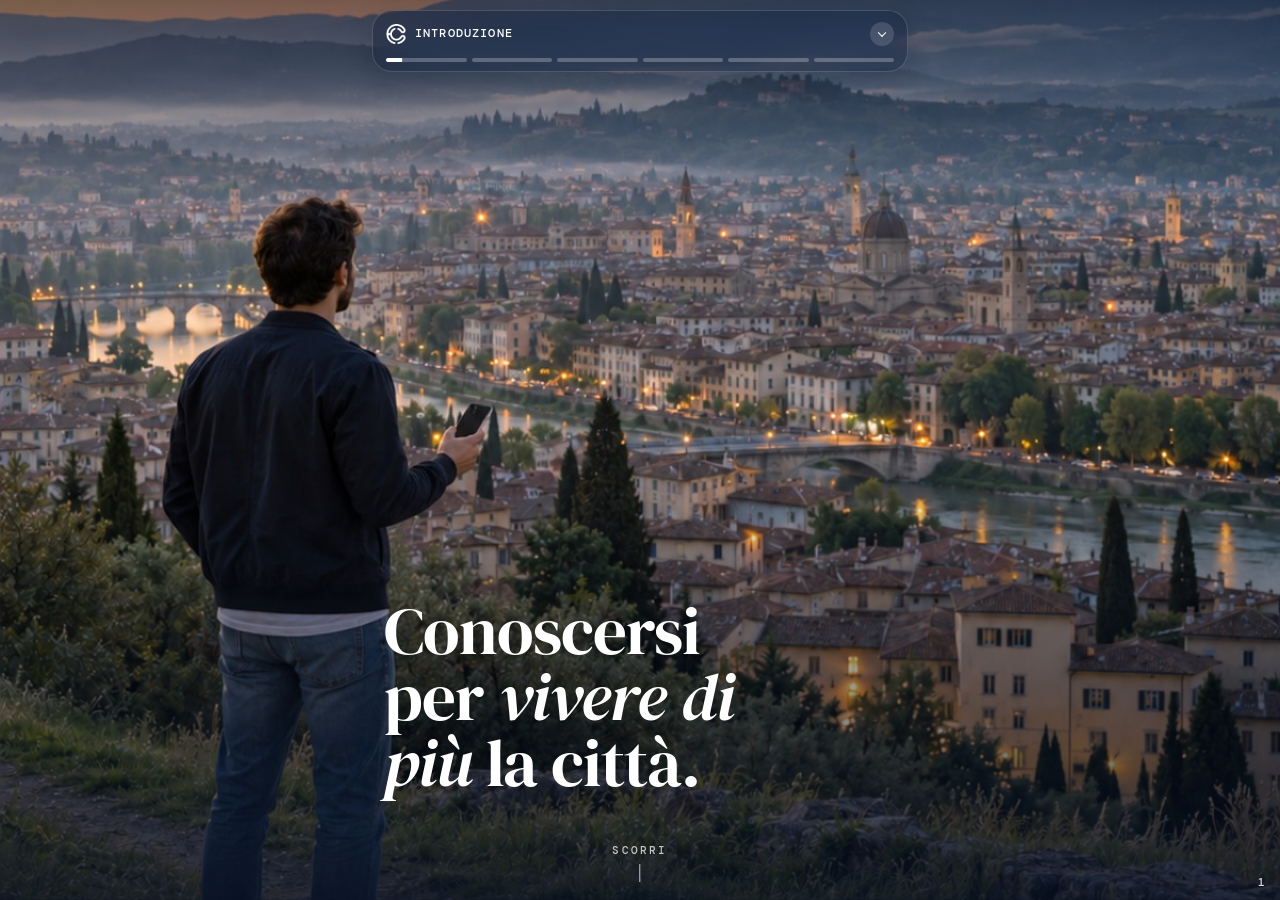
==== index.html @ 61735e0f "Codice di accesso disattivato; numero dei momenti in basso a destra Co-Authored-By: Claude Opus 5.5 " ====
<!doctype html>
<html lang="it" class="reel-root">
<head>
<meta charset="utf-8">
<script src="js/gate.js?v=4"></script>
<script>document.documentElement.classList.add('js');</script>
<meta name="viewport" content="width=device-width, initial-scale=1, viewport-fit=cover">
<title>CEnTRO · Momenti</title>
<meta name="description" content="CEnTRO trasforma la conoscenza di sé in esperienze, persone e opportunità nella propria città.">
<meta name="theme-color" content="#F3F5F9">
<script src="js/theme.js?v=33"></script>
<link rel="icon" href="img/logo.png">
<meta property="og:type" content="website">
<meta property="og:site_name" content="CEnTRO">
<meta property="og:title" content="CEnTRO">
<meta property="og:description" content="Conoscersi per vivere di più la città. Esperienze, persone e opportunità sul territorio.">
<meta property="og:url" content="https://n1kv2.github.io/centro-portfolio/">
<meta property="og:image" content="https://n1kv2.github.io/centro-portfolio/img/anteprima.png">
<meta property="og:image:width" content="1200">
<meta property="og:image:height" content="630">
<meta name="twitter:card" content="summary_large_image">
<meta name="twitter:image" content="https://n1kv2.github.io/centro-portfolio/img/anteprima.png">
<link rel="apple-touch-icon" href="img/logo.png">
<link rel="preload" as="image" href="img/sfondo.jpg">
<link rel="stylesheet" href="css/fonts.css?v=30">
<link rel="stylesheet" href="css/style.css?v=42">
<link rel="preconnect" href="https://fonts.googleapis.com">
<link rel="preconnect" href="https://fonts.gstatic.com" crossorigin>
<link rel="stylesheet" href="https://fonts.googleapis.com/css2?family=DM+Mono:wght@400;500&family=DM+Serif+Display:ital@0;1&display=swap">
<link rel="stylesheet" href="css/base.css?v=2">
<link rel="stylesheet" href="css/reel.css?v=126">
</head>
<body class="reel-page">

<header class="rbar" id="rbar">
  <div class="rbox" id="rbox">
    <button class="rbox-row" type="button" id="rtoggle" aria-expanded="false" aria-controls="rnav" aria-label="Scegli la sezione">
      <span class="brand-mark" aria-hidden="true"></span>
      <span class="rchap" id="rchap">Introduzione</span>
      <i class="rchev" aria-hidden="true"></i>
    </button>
    <div class="rseg" id="rseg" aria-hidden="true"></div>
    <div class="rnav" id="rnav">
      <div class="rnav-in">
        <div class="rnav-list" id="rnavList"></div>
      </div>
    </div>
  </div>
</header>

<main class="reels" id="reels">

  <section class="reel r-hero" data-reel data-chapter="Introduzione" data-title="Apertura" data-desc="Conoscersi per vivere di più la città">
    <img class="r-photo" src="img/sfondo.jpg" alt="Un ragazzo con il telefono in mano guarda la città dall'alto al tramonto." width="1200" height="1500">
    <div class="r-in r-bottom">
      <h1 class="r-h1">Conoscersi per <em>vivere di più</em> la città.</h1>
    </div>
    <p class="r-hint" aria-hidden="true">Scorri</p>
  </section>

  <section class="reel r-dark r-problem r-shot" data-reel data-chapter="Introduzione" data-title="Il problema" data-desc="Le occasioni ci sono, ma le scopri tardi">
    <img class="r-photo" src="img/divano.jpg" alt="Una ragazza sul divano scorre il telefono." loading="lazy">
    <div class="noise" aria-hidden="true">
      <span style="--x:8%;--y:16%;--r:-6deg;--d:0s">Storia di un amico</span>
      <span style="--x:46%;--y:11%;--r:5deg;--d:.12s">Gruppo WhatsApp · 248 messaggi</span>
      <span style="--x:28%;--y:27%;--r:-3deg;--d:.24s">Volantino al bar</span>
      <span style="--x:50%;--y:34%;--r:7deg;--d:.36s">«C'era un concerto ieri»</span>
      <span style="--x:6%;--y:41%;--r:4deg;--d:.48s">Post di tre giorni fa</span>
    </div>
    <div class="r-in r-bottom">
      <p class="nd-label">Il problema</p>
      <h2 class="r-h2 small-h">In città succede di tutto. <em>Quasi sempre lo scopri dopo.</em></h2>
      <p class="r-body">E quando lo scopri in tempo, spesso non hai nessuno con cui andarci.</p>
    </div>
  </section>

  <section class="reel r-dark r-what" data-reel data-chapter="Introduzione" data-title="Che cos'è CEnTRO" data-desc="L'app che ti conosce e ti porta fuori">
    <div class="r-in r-center">
      <p class="nd-kicker">CEnTRO</p>
      <p class="r-big">è l'app che ti <span class="nd-mark">conosce</span> e ti <span class="nd-mark">porta fuori.</span></p>
    </div>
  </section>

  <section class="reel r-light r-overview" data-reel data-chapter="Introduzione" data-title="Le aree" data-desc="Tutto quello che ti serve, in una sola app">
    <div class="r-in r-top">
      <p class="nd-label">Dentro CEnTRO</p>
      <h2 class="r-h2 small-h">Tutto quello che ti serve, <em>in una sola app.</em></h2>
    </div>
    <div class="deck2" id="deck2" aria-label="Le aree di CEnTRO: Casa, Eventi e attività, Community, Esplora, Spotted">
      <div class="dc" data-pos="0"><img src="img/area-casa.jpg" alt="" draggable="false"><span><b>Casa</b><small>Casa e coinquilini</small></span></div>
      <div class="dc" data-pos="1"><img src="img/area-evento.jpg" alt="" draggable="false"><span><b>Eventi e attività</b><small>Cosa fare in città</small></span></div>
      <div class="dc" data-pos="2"><img src="img/area-community.jpg" alt="" draggable="false"><span><b>Community</b><small>Crea o unisciti</small></span></div>
      <div class="dc" data-pos="3"><img src="img/area-esplora.jpg" alt="" draggable="false"><span><b>Esplora</b><small>Bandi e opportunità</small></span></div>
      <div class="dc" data-pos="3"><img src="img/area-spot.jpg" alt="" draggable="false"><span><b>Spotted</b><small>Chiedi una mano</small></span></div>
      <div class="dk-app" style="--c1:#3BAF9C;--c2:#93DCCF;--gx:-1;--gy:-1;--d:0.00s"><i><svg viewBox="0 0 24 24"><path d="M4 11.5L12 5l8 6.5"/><path d="M6.5 10v9h11v-9"/><path d="M10 19v-5h4v5"/></svg></i><span>Casa</span></div>
      <div class="dk-app" style="--c1:#F06139;--c2:#F7A15E;--gx:0;--gy:-1;--d:0.07s"><i><svg viewBox="0 0 24 24"><path d="M4 8.5A1.5 1.5 0 0 1 5.5 7h13A1.5 1.5 0 0 1 20 8.5V10a2 2 0 0 0 0 4v1.5a1.5 1.5 0 0 1-1.5 1.5h-13A1.5 1.5 0 0 1 4 15.5V14a2 2 0 0 0 0-4z"/><path d="M14 7v10" stroke-dasharray="2 2"/></svg></i><span>Eventi</span></div>
      <div class="dk-app" style="--c1:#E0A82E;--c2:#F5D27A;--gx:1;--gy:-1;--d:0.14s"><i><svg viewBox="0 0 24 24"><path d="M12 3.5l2.4 5 5.4.6-4 3.7 1.1 5.4L12 15.5l-4.9 2.7 1.1-5.4-4-3.7 5.4-.6z"/></svg></i><span>Attività</span></div>
      <div class="dk-app" style="--c1:#2E86DE;--c2:#86CDF2;--gx:-1;--gy:1;--d:0.21s"><i><svg viewBox="0 0 24 24"><circle cx="9" cy="9" r="3"/><circle cx="16.5" cy="10" r="2.5"/><path d="M3.5 19c.6-3 2.8-4.6 5.5-4.6s4.9 1.6 5.5 4.6M14.5 14.8c2.6-.3 5 1 5.8 4.2"/></svg></i><span>Community</span></div>
      <div class="dk-app" style="--c1:#8B1EBA;--c2:#C774E6;--gx:0;--gy:1;--d:0.28s"><i><svg viewBox="0 0 24 24"><circle cx="12" cy="12" r="8"/><path d="M15.5 8.5l-2 5-5 2 2-5z"/></svg></i><span>Esplora</span></div>
      <div class="dk-app" style="--c1:#D43998;--c2:#F27BC0;--gx:1;--gy:1;--d:0.35s"><i><svg viewBox="0 0 24 24"><path d="M5 6.5h14a1.5 1.5 0 0 1 1.5 1.5v7a1.5 1.5 0 0 1-1.5 1.5h-7l-4 3v-3H5A1.5 1.5 0 0 1 3.5 15V8A1.5 1.5 0 0 1 5 6.5z"/></svg></i><span>Spotted</span></div>
      <div class="dk-core" aria-hidden="true"><span class="dk-icon"><span class="brand-mark"></span></span><b>CEnTRO</b></div>
    </div>
  </section>
  <section class="reel r-dark r-merge" hidden data-reel data-chapter="Introduzione" data-title="Tante app, una sola" data-desc="Tutto ciò che serve per vivere la città, in un posto">
    <div class="r-in r-top">
      <p class="nd-label">Tutto in un posto</p>
      <h2 class="r-h2 on-dark small-h">Oggi la città è sparsa in tante app diverse. <em>CEnTRO è solo una.</em></h2>
    </div>
    <div class="merge" id="merge" aria-hidden="true">
      <div class="merge-field" id="mergeField"></div>
      <div class="merge-core"><span class="merge-icon"><span class="brand-mark"></span></span><span class="merge-name">CEnTRO</span></div>
    </div>
    <button class="merge-replay" type="button" id="mergeReplay">Rivedi</button>
  </section>

  <section class="reel r-light r-choose" data-reel data-chapter="Introduzione" data-title="Chi sei?" data-desc="Scegli il tuo percorso" id="choose">
    <div class="r-in r-center">
      <p class="nd-label">Scegli il tuo percorso</p>
      <h2 class="r-h2">Chi sei?</h2>
      <div class="paths">
        <button type="button" class="path" data-go="utente"><b>Utente</b><span>Voglio scoprire cosa fare in città e con chi.</span></button>
        <button type="button" class="path" data-go="azienda"><b>Azienda</b><span>Voglio raggiungere le persone giuste e capire la città.</span></button>
        <button type="button" class="path" data-go="investitore"><b>Investitore</b><span>Voglio capire il valore e il modello di CEnTRO.</span></button>
      </div>
      <p class="paths-hint">Oppure continua a scorrere: vedrai tutto.</p>
    </div>
  </section>

  <section class="reel r-light r-quiz" data-reel data-track="utente" data-chapter="Per chi usa l'app" data-title="Ti racconti" data-desc="Il questionario è il punto di partenza">
    <div class="r-in r-top">
      <p class="nd-label">Come funziona</p>
      <h2 class="r-h2">Ti racconti.</h2>
      <p class="r-body">Un questionario su gusti, interessi e modo di stare con gli altri.</p>
    </div>
    <div class="quiz" aria-hidden="true">
      <div class="quiz-bar"><i></i></div>
      <p class="quiz-n">Domanda 12 di 40</p>
      <p class="quiz-q">Una serata ideale è fatta di persone nuove.</p>
      <div class="quiz-scale">
        <span style="--c:#FF8C45"><b>1</b><em>Per niente</em></span>
        <span style="--c:#FFB067"><b>2</b><em>Poco</em></span>
        <span style="--c:#A9B2C0"><b>3</b><em>Così così</em></span>
        <span style="--c:#8CC0FF"><b>4</b><em>Abbastanza</em></span>
        <span style="--c:#489DFE"><b>5</b><em>Del tutto</em></span>
      </div>
    </div>
  </section>
  <section class="reel r-light r-uprof" data-reel data-track="utente" data-chapter="Per chi usa l'app" data-title="Il tuo profilo" data-desc="Un profilo per chi sei, non per quanti ti seguono">
    <div class="r-in r-top">
      <p class="nd-label">Il tuo profilo</p>
      <div class="sv-title"><h2 class="r-h2 small-h tt-a">Un profilo social. <em>Quanto sei popolare?</em></h2><h2 class="r-h2 small-h tt-b">Un profilo per dire <em>chi sei.</em></h2><svg class="scribble" viewBox="0 0 300 120" preserveAspectRatio="none" aria-hidden="true"><path d="M8 40 C 40 10, 70 70, 100 30 S 150 75, 175 28 S 230 80, 292 26 M14 92 C 60 60, 90 110, 140 74 S 220 112, 290 70" pathLength="1"/></svg></div>
    </div>
    <div class="sv" aria-hidden="true">
      <div class="sv-card">
        <div class="sv-head"><img class="sv-av" src="img/pf-ritratto.jpg" alt=""><div><b>Lorenzo Nardini</b><span class="sv-sub">Fotografo · L'Aquila</span></div></div>
        <div class="sv-mid">
          <div class="sv-noise sv-stats"><p><b>1.284</b><span>follower</span></p><p><b>312</b><span>seguiti</span></p><p><b>86</b><span>post</span></p></div>
          <div class="sv-real sv-pass"><span>Fotografia</span><span>Sentieri e mare</span><span>Caffè in centro</span></div>
        </div>
        <div class="sv-photos">
          <figure><img src="img/pf-costa.jpg" alt=""><i class="sv-noise"><svg viewBox="0 0 24 24" aria-hidden="true"><path d="M12 20s-7-4.4-7-10a4 4 0 0 1 7-2.6A4 4 0 0 1 19 10c0 5.6-7 10-7 10z"/></svg>2.341</i></figure>
          <figure><img src="img/pf-caffe.jpg" alt=""><i class="sv-noise"><svg viewBox="0 0 24 24" aria-hidden="true"><path d="M12 20s-7-4.4-7-10a4 4 0 0 1 7-2.6A4 4 0 0 1 19 10c0 5.6-7 10-7 10z"/></svg>987</i></figure>
          <figure><img src="img/pf-scrivania.jpg" alt=""><i class="sv-noise"><svg viewBox="0 0 24 24" aria-hidden="true"><path d="M12 20s-7-4.4-7-10a4 4 0 0 1 7-2.6A4 4 0 0 1 19 10c0 5.6-7 10-7 10z"/></svg>1.502</i></figure>
        </div>
        <div class="sv-mid">
          <div class="sv-btnrow"><span class="pri">Segui</span><span>Messaggio</span></div>
        </div>
      </div>
    </div>
    <div class="r-in r-bottom sv-foot">
      <p class="r-body">Nel futuro i profili saranno così: niente seguiti, like o reel. Solo tu e la tua unicità.</p>
      <a class="glass-btn" href="profilo.html" data-keep>Scopri il profilo<i aria-hidden="true"></i></a>
    </div>
  </section>

  <section class="reel r-light r-niamap" data-reel data-track="utente" data-chapter="Per chi usa l'app" data-title="Nia" data-desc="La mappa che avvicina ciò che ti somiglia">
    <div class="r-in r-top nm-top">
      <p class="nd-label">Nia, la tua mappa</p>
      <h2 class="r-h2 small-h">Cosa vuoi fare?</h2>
    </div>
    <div class="nm">
      <div class="nm-caprow" id="nmChips" aria-live="polite"></div>
      <div class="nm-stage" id="nmStage">
        <div class="map nm-map" id="nmMap" aria-label="Più una proposta è vicina al centro, più è affine a te">
          <svg class="map-bg" viewBox="0 0 400 400" aria-hidden="true">
            <circle class="zone z3" cx="200" cy="200" r="198"/><circle class="zone z2" cx="200" cy="200" r="128"/><circle class="zone z1" cx="200" cy="200" r="70"/>
          </svg>
          <div class="radar-sweep" aria-hidden="true"></div>
          <div class="zl" aria-hidden="true"><span style="--y:1%">Da esplorare</span><span style="--y:18%">Affine</span><span style="--y:32.5%">Molto affine</span></div>
          <div class="me" aria-hidden="true"><span>Tu</span></div>
          <div class="nodes" id="nmNodes"></div>
        </div>
      </div>
      <div class="nm-slot" id="nmSlot">
        <span class="nm-wait" aria-hidden="true"><i></i>Sto cercando</span>
        <article class="pick nm-pick" id="nmPick" aria-live="polite"></article>
      </div>
    </div>
  </section>

  <section class="reel r-light r-feed" data-reel data-track="utente" data-chapter="Per chi usa l'app" data-title="Proposte su misura" data-desc="Ogni giorno, in ordine di affinità">
    <div class="r-in r-top">
      <p class="nd-label">Come funziona</p>
      <h2 class="r-h2">Ricevi proposte <em>su misura.</em></h2>
      <p class="r-body">Ogni giorno, le cose da fare in città, in ordine di affinità con te.</p>
    </div>
    <ol class="feed" aria-hidden="true">
      <li style="--o:2"><img src="img/ceramica.jpg" alt=""><div><b>Laboratorio di ceramica</b><span>Sabato · 1,2 km</span><i style="--w:88%"></i></div><em>88%</em></li>
      <li style="--o:0"><img src="img/inaugurazione.jpg" alt=""><div><b>Inaugurazione d'arte</b><span>Stasera · 0,6 km</span><i style="--w:96%"></i></div><em>96%</em></li>
      <li style="--o:1"><img src="img/lingue.jpg" alt=""><div><b>Inglese sotto i portici</b><span>Domani · centro</span><i style="--w:91%"></i></div><em>91%</em></li>
    </ol>
  </section>

  <section class="reel r-dark r-group r-shot" data-reel data-track="utente" data-chapter="Per chi usa l'app" data-title="In gruppo o da solo" data-desc="Con il tuo gruppo o con persone nuove">
    <img class="r-photo" src="img/piazza.jpg" alt="Quattro amici seduti sui gradini di una piazza scelgono insieme cosa fare." loading="lazy">
    <div class="r-in r-top">
      <p class="nd-label">Con chi andarci</p>
      <h2 class="r-h2 on-dark">In gruppo <em>o da solo.</em></h2>
    </div>
    <div class="modes">
      <article style="--d:.9s">
        <div class="av-group" aria-hidden="true"><i style="--c:#F06139"></i><i style="--c:#2FB37A"></i><i style="--c:#6A3FD1"></i><i style="--c:#2E9BD6"></i></div>
        <p class="m-k">Con il tuo gruppo</p>
        <b>Scegliete insieme cosa fare</b>
        <p>Eventi, attività e Community: il gruppo nato su CEnTRO continua a uscire.</p>
      </article>
      <article style="--d:1.4s">
        <div class="av-solo" aria-hidden="true"><i style="--c:#D43998"></i><span>+</span></div>
        <p class="m-k">Da solo</p>
        <b>Ti unisci, o crei tu</b>
        <p>Partecipi con persone affini oppure proponi un'attività: CEnTRO trova chi ha voglia della stessa cosa.</p>
      </article>
    </div>
  </section>

  <section class="reel r-area r-shot" data-reel data-track="utente" data-chapter="Le aree dell'app" data-title="Eventi e attività" data-desc="Il feed mette per primi gli eventi più affini, anche quelli che non avresti mai cercato.">
    <img class="r-photo" src="img/area-evento.jpg" alt="Una ragazza e i suoi amici guardano il telefono a un concerto all'aperto." loading="lazy">
    <div class="r-in r-bottom area-cap">
      <p class="nd-label">Area · Eventi e attività</p>
      <h2 class="r-h2">Eventi e attività scelti per te.</h2>
      <p class="area-line">Il feed mette per primi gli eventi più affini, anche quelli che non avresti mai cercato.</p>
      <button class="glass-btn" type="button" data-area-open>Scopri di più<i aria-hidden="true"></i></button>
    </div>
    <div class="area-panel" aria-hidden="true" data-area-close>
      <div class="ap-in feat">
        <p class="nd-label">Eventi e attività</p>
        <h3 class="ap-title">Eventi e attività scelti per te.</h3>
        <p class="ap-text">Ogni evento ha una locandina chiara: quando, dove, quanto costa e chi ci va. L'ordine non è casuale: in cima c'è quello che è più vicino ai tuoi gusti.</p>
        <div class="viz viz-feed" aria-hidden="true">
                <div class="vf-row"><img src="img/inaugurazione.jpg" alt=""><span>Inaugurazione d'arte</span><i style="--w:96%"></i></div>
                <div class="vf-row"><img src="img/lingue.jpg" alt=""><span>Conversazione in inglese</span><i style="--w:88%"></i></div>
                <div class="vf-row"><img src="img/ceramica.jpg" alt=""><span>Laboratorio di ceramica</span><i style="--w:74%"></i></div>
                <p class="vf-cap">Ordinati per affinità con il tuo profilo</p>
              </div>
        <dl class="gain"><div><dt>Per te</dt><dd>Scopri senza cercare.</dd></div><div><dt>Per chi organizza</dt><dd>Arriva a chi è davvero interessato.</dd></div></dl>
        <p class="ap-hint">Tocca per chiudere</p>
      </div>
    </div>
  </section>

  <section class="reel r-area r-shot" data-reel data-track="utente" data-chapter="Le aree dell'app" data-title="Community" data-desc="Chiunque propone un'attività e arrivano persone affini con cui farla.">
    <img class="r-photo" src="img/area-community.jpg" alt="Un gruppo di ragazzi suona la chitarra su un prato." loading="lazy">
    <div class="r-in r-bottom area-cap">
      <p class="nd-label">Area · Community</p>
      <h2 class="r-h2">Attività create dalle persone.</h2>
      <p class="area-line">Chiunque propone un'attività e arrivano persone affini con cui farla.</p>
      <button class="glass-btn" type="button" data-area-open>Scopri di più<i aria-hidden="true"></i></button>
    </div>
    <div class="area-panel" aria-hidden="true" data-area-close>
      <div class="ap-in feat">
        <p class="nd-label">Community</p>
        <h3 class="ap-title">Attività create dalle persone.</h3>
        <p class="ap-text">Una partita, un aperitivo in lingua, una suonata al parco. Nia aiuta a scrivere descrizione e date e le richieste di partecipazione arrivano ordinate per affinità con il gruppo.</p>
        <div class="viz viz-group" aria-hidden="true">
                <span class="vg-core">Serata giochi</span>
                <span class="vg-p p1"></span><span class="vg-p p2"></span><span class="vg-p p3"></span><span class="vg-p p4"></span><span class="vg-p p5"></span>
                <svg viewBox="0 0 100 100" preserveAspectRatio="none"><path pathLength="1" d="M50 46 L20 26"/><path pathLength="1" d="M50 46 L80 24"/><path pathLength="1" d="M50 46 L16 66"/><path pathLength="1" d="M50 46 L84 68"/><path pathLength="1" d="M50 46 L50 70"/></svg>
                <p class="vf-cap">Richieste ordinate per affinità con il gruppo</p>
              </div>
        <dl class="gain"><div><dt>Per te</dt><dd>Trovi compagnia per ciò che ti piace.</dd></div><div><dt>Per la piattaforma</dt><dd>Nascono gruppi che tornano a scegliere.</dd></div></dl>
        <p class="ap-hint">Tocca per chiudere</p>
      </div>
    </div>
  </section>

  <section class="reel r-area r-shot" data-reel data-track="utente" data-chapter="Le aree dell'app" data-title="Spotted" data-desc="Domande, consigli e aiuti tra le persone della città.">
    <img class="r-photo" src="img/area-spot.jpg" alt="Una ragazza legge i biglietti appesi a una bacheca." loading="lazy">
    <div class="r-in r-bottom area-cap">
      <p class="nd-label">Area · Spotted</p>
      <h2 class="r-h2">Chiedere e dare una mano.</h2>
      <p class="area-line">Domande, consigli e aiuti tra le persone della città.</p>
      <button class="glass-btn" type="button" data-area-open>Scopri di più<i aria-hidden="true"></i></button>
    </div>
    <div class="area-panel" aria-hidden="true" data-area-close>
      <div class="ap-in feat">
        <p class="nd-label">Spotted</p>
        <h3 class="ap-title">Chiedere e dare una mano.</h3>
        <p class="ap-text">Un oggetto ritrovato, un consiglio sul quartiere, qualcuno con cui condividere un passaggio. È lo spazio che dà un motivo per aprire CEnTRO anche nei giorni senza eventi.</p>
        <div class="viz viz-spot" id="vizSpot" aria-hidden="true"></div>
        <dl class="gain"><div><dt>Per te</dt><dd>Un aiuto vicino, ogni giorno.</dd></div><div><dt>Per la piattaforma</dt><dd>Un motivo per aprire l'app anche senza eventi.</dd></div></dl>
        <p class="ap-hint">Tocca per chiudere</p>
      </div>
    </div>
  </section>

  <section class="reel r-area r-shot" data-reel data-track="utente" data-chapter="Le aree dell'app" data-title="Esplora" data-desc="Bandi, concorsi ed esperienze in azienda, scelti per interessi, requisiti e scadenze.">
    <img class="r-photo" src="img/area-esplora.jpg" alt="Una ragazza parla con un ragazzo a uno stand di bandi e tirocini." loading="lazy">
    <div class="r-in r-bottom area-cap">
      <p class="nd-label">Area · Esplora</p>
      <h2 class="r-h2">Opportunità a cui puoi partecipare.</h2>
      <p class="area-line">Bandi, concorsi ed esperienze in azienda, scelti per interessi, requisiti e scadenze.</p>
      <button class="glass-btn" type="button" data-area-open>Scopri di più<i aria-hidden="true"></i></button>
    </div>
    <div class="area-panel" aria-hidden="true" data-area-close>
      <div class="ap-in feat">
        <p class="nd-label">Esplora</p>
        <h3 class="ap-title">Opportunità a cui puoi partecipare.</h3>
        <p class="ap-text">Ogni opportunità dice subito se hai i requisiti e quanto manca alla scadenza. Enti e aziende ricevono candidature più adatte.</p>
        <div class="viz viz-explore" aria-hidden="true">
                <p class="ve-k">Bando</p>
                <p class="ve-t">Giovani creativi per la città</p>
                <ul><li>In linea con i tuoi interessi</li><li>Requisiti soddisfatti</li></ul>
                <div class="ve-dead"><span>Scadenza</span><i></i><b>12 giorni</b></div>
              </div>
        <dl class="gain"><div><dt>Per te</dt><dd>Solo opportunità a cui puoi partecipare.</dd></div><div><dt>Per enti e aziende</dt><dd>Candidature più adatte.</dd></div></dl>
        <p class="ap-hint">Tocca per chiudere</p>
      </div>
    </div>
  </section>

  <section class="reel r-area r-shot" data-reel data-track="utente" data-chapter="Le aree dell'app" data-title="Casa" data-desc="Annunci collegati alle tue esigenze e alle preferenze di convivenza.">
    <img class="r-photo" src="img/area-casa.jpg" alt="Tre ragazzi tra gli scatoloni cercano casa al computer." loading="lazy">
    <div class="r-in r-bottom area-cap">
      <p class="nd-label">Area · Casa</p>
      <h2 class="r-h2">La casa giusta, con le persone giuste.</h2>
      <p class="area-line">Annunci collegati alle tue esigenze e alle preferenze di convivenza.</p>
      <button class="glass-btn" type="button" data-area-open>Scopri di più<i aria-hidden="true"></i></button>
    </div>
    <div class="area-panel" aria-hidden="true" data-area-close>
      <div class="ap-in feat">
        <p class="nd-label">Casa</p>
        <h3 class="ap-title">La casa giusta, con le persone giuste.</h3>
        <p class="ap-text">Il match casa confronta i futuri coinquilini tema per tema: pulizia, orari, ospiti, fumo. Le agenzie ricevono richieste da chi è davvero compatibile con l'annuncio.</p>
        <div class="viz viz-home" aria-hidden="true">
                <div class="vh-ring"><svg viewBox="0 0 100 100"><circle cx="50" cy="50" r="42"/><circle class="vh-run" cx="50" cy="50" r="42" pathLength="1"/></svg><b>Affini</b></div>
                <ul>
                  <li><span>Pulizia</span><i class="ok"></i></li>
                  <li><span>Orari</span><i class="warn"></i></li>
                  <li><span>Ospiti</span><i class="ok"></i></li>
                  <li><span>Fumo</span><i class="ok"></i></li>
                </ul>
                <p class="vf-cap">Compatibilità tra coinquilini, tema per tema</p>
              </div>
        <dl class="gain"><div><dt>Per te</dt><dd>Una casa e persone giuste con cui viverla.</dd></div><div><dt>Per le agenzie</dt><dd>Meno contatti a vuoto.</dd></div></dl>
        <p class="ap-hint">Tocca per chiudere</p>
      </div>
    </div>
  </section>

  <section class="reel r-dark r-try r-shot" data-reel data-track="utente" data-cta data-chapter="Le aree dell'app" data-title="Provala" data-desc="Voglio provare l'app">
    <img class="r-photo" src="img/ct-app.jpg" alt="Quattro amici guardano CEnTRO sull'App Store." loading="lazy" style="object-position: 66% 40%">
    <div class="r-in r-bottom">
      <p class="nd-label">Il prossimo passo</p>
      <h2 class="r-h2 small-h">Tutto questo, <em>sul tuo telefono.</em></h2>
      <div class="sbox" data-sbox>
        <div class="sbox-p"><div class="sbox-in"><div class="cpanel-glass">
          <p class="cp-t">Provala per primo.</p>
          <p class="cp-d">Lascia l'email: ti avvisiamo appena l'app è disponibile.</p>
          <form class="ea" data-endpoint="https://formsubmit.co/ajax/hello.centro26@gmail.com" data-subject="Accesso anticipato CEnTRO: nuova iscrizione" novalidate>
            <input class="hp" type="text" name="_honey" tabindex="-1" autocomplete="off" aria-hidden="true">
            <div class="ea-row">
              <input name="email" type="email" inputmode="email" autocomplete="email" autocapitalize="off" spellcheck="false" placeholder="La tua email" aria-label="La tua email">
              <button type="submit" class="ea-btn">Avvisami</button>
            </div>
            <p class="ea-note" aria-live="polite">Una sola email quando è pronta. Puoi disiscriverti quando vuoi.</p>
          </form>
        </div></div></div>
        <button type="button" class="glass-btn" data-sopen>Voglio provare l'app<i aria-hidden="true"></i></button>
      </div>
    </div>
  </section>

  <section class="reel r-light r-reach" data-reel data-track="azienda" data-chapter="Per le aziende" data-title="Le persone giuste" data-desc="La proposta arriva prima a chi è affine">
    <div class="r-in r-top">
      <p class="nd-label">Per le aziende</p>
      <h2 class="r-h2">Non solo più persone. <em>Le persone giuste.</em></h2>
      <p class="r-body">La tua proposta arriva prima a chi è affine, anche se non la stava cercando.</p>
    </div>
    <div class="crowd" aria-hidden="true" id="crowd"></div>
  </section>

  <section class="reel r-light r-bprof" data-reel data-track="azienda" data-chapter="Per le aziende" data-title="Il profilo aziendale" data-desc="La tua attività com'è davvero, non una scheda tra tante">
    <div class="r-in r-top">
      <p class="nd-label">Il profilo aziendale</p>
      <div class="sv-title"><h2 class="r-h2 small-h tt-a">Una scheda tra tante. <em>Quante stelle hai?</em></h2><h2 class="r-h2 small-h tt-b">Un profilo per dire <em>chi siete.</em></h2><svg class="scribble" viewBox="0 0 300 120" preserveAspectRatio="none" aria-hidden="true"><path d="M8 40 C 40 10, 70 70, 100 30 S 150 75, 175 28 S 230 80, 292 26 M14 92 C 60 60, 90 110, 140 74 S 220 112, 290 70" pathLength="1"/></svg></div>
    </div>
    <div class="sv" aria-hidden="true">
      <div class="sv-card sv-biz">
        <div class="sv-noise sv-ad">Sponsorizzato</div>
        <div class="sv-cover"><img src="img/az-cover.jpg" alt=""><img src="img/az-colazione.jpg" alt=""><img src="img/az-aperitivo.jpg" alt=""></div>
        <div class="sv-head"><img class="sv-logo" src="img/az-logo.jpg" alt=""><div><b>Caffè dei Portici</b><span class="sv-swap"><i class="a">4,2 ★★★★☆ (312) · Bar · €€</i><i class="b">Bar e caffetteria · centro storico</i></span></div></div>
        <div class="sv-mid">
          <div class="sv-noise sv-gbtns"><span>Indicazioni</span><span>Chiama</span><span>Sito</span><span>Salva</span></div>
          <div class="sv-real sv-pass"><span>Colazioni</span><span>Aperitivi</span><span>Musica dal vivo</span></div>
        </div>
        <div class="sv-mid">
          <div class="sv-noise sv-also"><b>Le persone cercano anche</b><span>Bar Centrale · Caffè Italia · Pasticceria Duomo</span></div>
          <p class="sv-real sv-line"><em>Discover</em> Suggerito a chi è più affine, non a chi paga di più.</p>
        </div>
      </div>
    </div>
    <div class="r-in r-bottom sv-foot">
      <p class="r-body">Tutte le informazioni che contano, nel posto dove le persone scelgono cosa fare.</p>
      <a class="glass-btn" href="profilo-azienda.html" data-keep>Scopri il profilo aziendale<i aria-hidden="true"></i></a>
    </div>
  </section>
  <section class="reel r-dark r-discover" data-reel data-track="azienda" data-chapter="Per le aziende" data-title="Discover" data-desc="Quando qualcuno chiede a Nia, Nia propone te">
    <div class="r-in r-top">
      <p class="nd-label">Abbonamento Discover</p>
      <h2 class="r-h2 on-dark small-h">Qualcuno chiede un consiglio a Nia. <em>Nia propone te.</em></h2>
    </div>
    <div class="dchat" aria-hidden="true">
      <p class="dc-me" style="--d:.6s">Mi consigli un parrucchiere per un taglio corto, vicino al centro?</p>
      <p class="dc-typing" style="--d:1.4s"><i></i><i></i><i></i></p>
      <div class="dc-nia" style="--d:2.4s">
        <img src="img/nia.png" alt="">
        <div class="dc-card">
          <span class="dc-badge">Discover</span>
          <b>Atelier di capelli in centro</b>
          <span>Specializzato in tagli corti · 400 m · Aperto ora</span>
          <span class="dc-cta">Prenota</span>
        </div>
      </div>
      <p class="dc-note" style="--d:3.2s">Solo le attività con Discover compaiono quando sono le più adatte alla richiesta.</p>
    </div>
  </section>

  <section class="reel r-light r-tools" data-reel data-track="azienda" data-chapter="Per le aziende" data-title="Strumenti per le aziende" data-desc="AI, biglietti interattivi, Discover, piani, statistiche">
    <div class="r-in r-top">
      <p class="nd-label">Strumenti per le aziende</p>
      <h2 class="r-h2 small-h">Tutto quello che serve, <em>già incluso.</em></h2>
      <ul class="tks" id="tks"><li class="tk" style="--i:0"><button type="button" class="tk-h" aria-expanded="false"><span class="tk-c" aria-hidden="true"></span><svg class="tk-ic" viewBox="0 0 24 24" aria-hidden="true"><path d="M12 3l1.8 4.6L18.5 9.5l-4.7 1.8L12 16l-1.8-4.7L5.5 9.5l4.7-1.9z"/><path d="M18.5 15l.8 2 2 .8-2 .8-.8 2-.8-2-2-.8 2-.8z"/></svg><b>Creazione con l'AI</b><i class="tk-ch" aria-hidden="true"></i></button><div class="tk-d"><p>Scrivi come parleresti: l'AI compila evento, programma, prezzi e pubblico. Nia crea anche le immagini per la locandina. Puoi passare al manuale quando vuoi.</p></div></li><li class="tk" style="--i:1"><button type="button" class="tk-h" aria-expanded="false"><span class="tk-c" aria-hidden="true"></span><svg class="tk-ic" viewBox="0 0 24 24" aria-hidden="true"><path d="M4 7.5A1.5 1.5 0 0 1 5.5 6h13A1.5 1.5 0 0 1 20 7.5V10a2 2 0 0 0 0 4v2.5a1.5 1.5 0 0 1-1.5 1.5h-13A1.5 1.5 0 0 1 4 16.5V14a2 2 0 0 0 0-4z"/><path d="M14 6v12" stroke-dasharray="2 2"/></svg><b>Biglietti interattivi</b><i class="tk-ch" aria-hidden="true"></i></button><div class="tk-d"><p>Non una ricevuta: ticketing e QR avanzato, programma, chat tra i partecipanti, messaggi dello staff, foto e video condivisi, passaggi per arrivare e recensioni.</p></div></li><li class="tk" style="--i:2"><button type="button" class="tk-h" aria-expanded="false"><span class="tk-c" aria-hidden="true"></span><svg class="tk-ic" viewBox="0 0 24 24" aria-hidden="true"><circle cx="11" cy="11" r="6.5"/><path d="M16 16l4 4"/></svg><b>Trovati con Discover</b><i class="tk-ch" aria-hidden="true"></i></button><div class="tk-d"><p>Con l'abbonamento Discover Nia può suggerire la tua attività a chi è davvero affine. Con Atmosfera racconti l'ambiente e le persone che lo vivono.</p></div></li><li class="tk" style="--i:3"><button type="button" class="tk-h" aria-expanded="false"><span class="tk-c" aria-hidden="true"></span><svg class="tk-ic" viewBox="0 0 24 24" aria-hidden="true"><path d="M4 12.5l7.5 7.5L20 11.5V4h-7.5z"/><circle cx="15.5" cy="8.5" r="1.3"/></svg><b>Abbonamenti competitivi</b><i class="tk-ch" aria-hidden="true"></i></button><div class="tk-d"><p>Pubblicare è sempre gratis. Si parte da 0 € e la commissione scende fino allo 0% nei piani più alti.</p></div></li><li class="tk" style="--i:4"><button type="button" class="tk-h" aria-expanded="false"><span class="tk-c" aria-hidden="true"></span><svg class="tk-ic" viewBox="0 0 24 24" aria-hidden="true"><path d="M4 19h16"/><path d="M7 16v-5M12 16V7M17 16v-8"/></svg><b>Statistiche e flussi</b><i class="tk-ch" aria-hidden="true"></i></button><div class="tk-d"><p>Strumenti di analisi con l'AI, comprensione dei flussi, funnel di acquisto, interessi dei partecipanti, arrivi in tempo reale e report in CSV, PDF o Excel.</p></div></li></ul>
      <p class="tk-hint">Tocca una voce per saperne di più</p>
    </div>
  </section>

  <section class="reel r-dark r-ins" data-reel data-track="azienda" data-chapter="Per le aziende" data-title="CEnTRO Insights" data-desc="Come far crescere ciò che hai creato">
    <div class="r-in r-top">
      <p class="nd-label">CEnTRO Insights</p>
      <h2 class="r-h2 on-dark small-h">Hai già creato qualcosa? <em>Insights ti dice come farlo crescere.</em></h2>
    </div>
    <div class="isearch" aria-hidden="true">
      <div class="is-bar"><span class="is-q" id="isQ"></span><i class="is-caret"></i></div>
      <p class="is-cap" aria-hidden="true">Corso di ceramica a L'Aquila</p>
      <ul class="is-res">
        <li style="--d:0s"><span>Domanda potenziale</span><b>Alta</b><i style="--w:82%"></i></li>
        <li style="--d:.15s"><span>Richieste effettive</span><b>In crescita</b><i style="--w:64%"></i></li>
        <li style="--d:.3s"><span>Offerta disponibile</span><b>Scarsa</b><i class="lo" style="--w:18%"></i></li>
        <li class="tip" style="--d:.45s"><span>Indicazione</span><b>C'è spazio per una nuova proposta</b></li>
      </ul>
    </div>
    <div class="r-in r-bottom is-foot">
      <a class="glass-btn" href="insights.html" data-keep>Scopri gli strumenti<i aria-hidden="true"></i></a>
    </div>
  </section>

  <section class="reel r-dark r-try r-biz r-shot" data-reel data-track="azienda" data-cta data-chapter="Per le aziende" data-title="Porta la tua azienda" data-desc="Voglio provare l'app">
    <img class="r-photo" src="img/az-cta.jpg" alt="In un negozio, la titolare mostra CEnTRO sull'App Store a due clienti." loading="lazy" style="object-position: 62% 40%">
    <div class="r-in r-bottom">
      <p class="nd-label">Il prossimo passo</p>
      <h2 class="r-h2 small-h">La tua azienda, <em>sul loro telefono.</em></h2>
      <div class="sbox" data-sbox>
        <div class="sbox-p"><div class="sbox-in"><div class="cpanel-glass">
          <p class="cp-t">Entra tra le prime aziende.</p>
          <p class="cp-d">Lascia l'email: ti contatto per creare il profilo della tua azienda.</p>
          <form class="ea" data-endpoint="https://formsubmit.co/ajax/hello.centro26@gmail.com" data-subject="CEnTRO: un'azienda vuole entrare" novalidate>
            <input class="hp" type="text" name="_honey" tabindex="-1" autocomplete="off" aria-hidden="true">
            <div class="ea-row">
              <input name="email" type="email" inputmode="email" autocomplete="email" autocapitalize="off" spellcheck="false" placeholder="La tua email" aria-label="La tua email">
              <button type="submit" class="ea-btn">Contattami</button>
            </div>
            <p class="ea-note" aria-live="polite">Ti scrivo personalmente, niente newsletter.</p>
          </form>
        </div></div></div>
        <button type="button" class="glass-btn" data-sopen>Voglio provare l'app<i aria-hidden="true"></i></button>
      </div>
    </div>
  </section>

  <section class="reel r-dark r-value" data-reel data-track="investitore" data-chapter="Per chi investe" data-title="Il valore" data-desc="Sapere chi sei apre ogni possibilità">
    <div class="r-in r-top">
      <p class="nd-label">Per chi investe</p>
      <h2 class="r-h2 small-h on-dark">Il valore di <span class="nw"><span class="cn">CEnTRO</span>?</span> <em>Sapere chi sei.</em></h2>
    </div>
    <div class="iv2" aria-hidden="true">
      <div class="iv-ph iq">
        <div class="iq-c" style="--k:0"><small>Domanda 4 di 40</small><b>Ti piace stare in mezzo a tante persone?</b><span class="iq-s"><i></i><i class="iq-y"></i><i></i><i></i><i></i></span><span class="iq-l"><em>Per niente</em><em>Moltissimo</em></span></div>
        <div class="iq-c" style="--k:1"><small>Domanda 11 di 40</small><b>Quanto ami la fotografia?</b><span class="iq-s"><i></i><i></i><i></i><i></i><i class="iq-y"></i></span><span class="iq-l"><em>Per niente</em><em>Moltissimo</em></span></div>
        <div class="iq-c" style="--k:2"><small>Domanda 18 di 40</small><b>Ti trovi a tuo agio con persone nuove?</b><span class="iq-s"><i></i><i class="iq-y"></i><i></i><i></i><i></i></span><span class="iq-l"><em>Per niente</em><em>Moltissimo</em></span></div>
        <div class="iq-c" style="--k:3"><small>Domanda 27 di 40</small><b>Quanto conta per te vivere in centro?</b><span class="iq-s"><i></i><i></i><i></i><i class="iq-y"></i><i></i></span><span class="iq-l"><em>Per niente</em><em>Moltissimo</em></span></div>
      </div>
      <div class="iv-ph ig"><div class="ig-roll">
        <div class="ig-p"><p class="ig-h">Personalità</p><svg class="rd" viewBox="-34 0 268 200"><polygon class="rd-g" points="100.0,34.0 162.8,79.6 138.8,153.4 61.2,153.4 37.2,79.6"/><polygon class="rd-g" points="100.0,56.4 141.4,86.5 125.6,135.2 74.4,135.2 58.6,86.5"/><polygon class="rd-g" points="100.0,78.2 120.7,93.3 112.8,117.6 87.2,117.6 79.3,93.3"/><line class="rd-g" x1="100" y1="100" x2="100.0" y2="34.0"/><line class="rd-g" x1="100" y1="100" x2="162.8" y2="79.6"/><line class="rd-g" x1="100" y1="100" x2="138.8" y2="153.4"/><line class="rd-g" x1="100" y1="100" x2="61.2" y2="153.4"/><line class="rd-g" x1="100" y1="100" x2="37.2" y2="79.6"/><polygon class="rd-v" data-rd="0.88,0.34,0.76,0.62,0.7" points="100,100 100,100 100,100 100,100 100,100"/><text class="rd-t" x="100.0" y="22.0" text-anchor="middle">Apertura</text><text class="rd-t" x="178.0" y="78.7" text-anchor="start">Estroversione</text><text class="rd-t" x="148.2" y="170.3" text-anchor="start">Gentilezza</text><text class="rd-t" x="51.8" y="170.3" text-anchor="end">Costanza</text><text class="rd-t" x="22.0" y="78.7" text-anchor="end">Calma</text></svg></div>
        <div class="ig-p"><p class="ig-h">Soft skill</p><div class="gks"><div class="gk" style="--v:91;--k:0"><svg viewBox="0 0 42 42"><circle class="gk-b" r="16" cx="21" cy="21"/><circle class="gk-v" r="16" cx="21" cy="21" pathLength="100"/></svg><b>91</b><span>Creatività</span></div><div class="gk" style="--v:84;--k:1"><svg viewBox="0 0 42 42"><circle class="gk-b" r="16" cx="21" cy="21"/><circle class="gk-v" r="16" cx="21" cy="21" pathLength="100"/></svg><b>84</b><span>Ascolto</span></div><div class="gk" style="--v:73;--k:2"><svg viewBox="0 0 42 42"><circle class="gk-b" r="16" cx="21" cy="21"/><circle class="gk-v" r="16" cx="21" cy="21" pathLength="100"/></svg><b>73</b><span>Lavoro in squadra</span></div><div class="gk" style="--v:68;--k:3"><svg viewBox="0 0 42 42"><circle class="gk-b" r="16" cx="21" cy="21"/><circle class="gk-v" r="16" cx="21" cy="21" pathLength="100"/></svg><b>68</b><span>Problem solving</span></div></div></div>
        <div class="ig-p"><p class="ig-h">Gusti</p><div class="dn"><svg viewBox="0 0 42 42"><circle class="dn-bg" r="15.9" cx="21" cy="21"/><circle class="dn-s" r="15.9" cx="21" cy="21" pathLength="100" style="--v:38;--o:0;--k:0;stroke:#489DFE"/><circle class="dn-s" r="15.9" cx="21" cy="21" pathLength="100" style="--v:27;--o:-38;--k:1;stroke:#8FC2FF"/><circle class="dn-s" r="15.9" cx="21" cy="21" pathLength="100" style="--v:21;--o:-65;--k:2;stroke:#34A853"/><circle class="dn-s" r="15.9" cx="21" cy="21" pathLength="100" style="--v:14;--o:-86;--k:3;stroke:#F5B841"/></svg><div class="dn-l"><span style="--c:#489DFE"><i></i>Musica dal vivo <b>38%</b></span><span style="--c:#8FC2FF"><i></i>Arte <b>27%</b></span><span style="--c:#34A853"><i></i>Cucina locale <b>21%</b></span><span style="--c:#F5B841"><i></i>Sport <b>14%</b></span></div></div></div>
        <div class="ig-p"><p class="ig-h">Interessi</p><div class="ig-bars"><div class="ig-r" style="--v:95%;--k:0"><span>Fotografia</span><i></i><b>95</b></div><div class="ig-r" style="--v:78%;--k:1"><span>Viaggi</span><i></i><b>78</b></div><div class="ig-r" style="--v:70%;--k:2"><span>Trekking</span><i></i><b>70</b></div><div class="ig-r" style="--v:66%;--k:3"><span>Design</span><i></i><b>66</b></div><div class="ig-r" style="--v:52%;--k:4"><span>Lettura</span><i></i><b>52</b></div></div></div>
      </div></div>
      <div class="iv-ph ip">
        <div class="ip-card"><img src="img/pf-ritratto.jpg" alt=""><b>Lorenzo</b><small>Fotografo · L'Aquila</small></div>
        <span class="ip-t" style="--x:-22;--y:-36;--k:0">Ama la fotografia</span><span class="ip-t" style="--x:24;--y:-22;--k:1">Timido, ma curioso</span><span class="ip-t" style="--x:-20;--y:30;--k:2">Esce il venerdì sera</span><span class="ip-t" style="--x:22;--y:38;--k:3">Cerca casa in centro</span>
        <span class="ip-o" style="--x:0;--y:-44;--k:0">Eventi</span><span class="ip-o" style="--x:31;--y:-31;--k:1">Persone</span><span class="ip-o" style="--x:40;--y:0;--k:2">Casa</span><span class="ip-o" style="--x:31;--y:31;--k:3">Lavoro</span><span class="ip-o" style="--x:0;--y:44;--k:4">Corsi</span><span class="ip-o" style="--x:-31;--y:31;--k:5">Locali</span><span class="ip-o" style="--x:-40;--y:0;--k:6">Viaggi</span><span class="ip-o" style="--x:-31;--y:-31;--k:7">Offerte</span>
      </div>
    </div>
  </section>

  <section class="reel r-dark r-quest" data-reel data-track="investitore" data-chapter="Per chi investe" data-title="Un vero questionario" data-desc="Domande validate dentro l'algoritmo">
    <div class="r-in r-center">
      <p class="nd-label">Il metodo</p>
      <h2 class="r-h2 on-dark">Un vero <em>questionario.</em></h2>
      <p class="r-body on-dark">Domande validate portano personalità, gusti e interessi dentro l'algoritmo. Da lì ogni proposta calza a pennello e infinite sono le possibilità.</p>
    </div>
  </section>

  <section class="reel r-light r-rev" data-reel data-track="investitore" data-chapter="Per chi investe" data-title="Tre fonti di ricavo" data-desc="Pubblicità, abbonamenti, commissioni">
    <div class="r-in r-center">
      <p class="nd-label">Tre fonti di ricavo</p>
      <ol class="revs">
        <li><span>1</span><b>Pubblicità mirata</b><p>Negozi e inserzionisti pagano per arrivare a chi ha i gusti giusti.</p></li>
        <li><span>2</span><b>Abbonamenti business</b><p>Discover per farsi proporre da Nia, strumenti di gestione e CEnTRO Insights.</p></li>
        <li><span>3</span><b>Commissioni</b><p>Una quota su biglietti e prenotazioni che passano dall'app.</p></li>
      </ol>
    </div>
  </section>

  <section class="reel r-dark r-meet r-shot" data-reel data-track="investitore" data-cta data-chapter="Per chi investe" data-title="Parliamone" data-desc="Il resto si racconta dal vivo">
    <img class="r-photo" src="img/stretta-di-mano.jpg" alt="Due persone si stringono la mano in uno studio." loading="lazy">
    <div class="r-in r-bottom">
      <p class="nd-label">Per chi investe</p>
      <h2 class="r-h2 small-h">Il resto <em>si racconta dal vivo.</em></h2>
      <p class="r-body">Numeri, piano e prossimi passi: ne parliamo di persona.</p>
      <div class="sbox" data-sbox>
        <div class="sbox-p"><div class="sbox-in"><div class="cpanel-glass">
          <form class="rq" data-endpoint="https://formsubmit.co/ajax/hello.centro26@gmail.com" data-subject="Richiesta di incontro da CEnTRO (investitore)" novalidate>
            <input class="hp" type="text" name="_honey" tabindex="-1" autocomplete="off" aria-hidden="true">
            <textarea name="richiesta" rows="3" placeholder="Chi sei e quando ti farebbe comodo sentirci" aria-label="La tua richiesta"></textarea>
            <div class="ea-row">
              <input name="email" type="email" inputmode="email" autocomplete="email" autocapitalize="off" spellcheck="false" placeholder="La tua email" aria-label="La tua email per la risposta">
              <button type="submit" class="ea-btn">Invia</button>
            </div>
            <p class="ea-note" aria-live="polite">Ti rispondo personalmente.</p>
          </form>
        </div></div></div>
        <button type="button" class="glass-btn" data-sopen>Fissiamo un incontro<i aria-hidden="true"></i></button>
      </div>
    </div>
  </section>

  <section class="reel r-light r-route" data-reel data-router data-chapter="Prossimo passo" data-title="Cosa vedere ora" data-desc="Scegli dove andare" hidden id="router">
    <div class="r-in r-center">
      <p class="nd-label">Prossimo passo</p>
      <h2 class="r-h2">Cosa vuoi <em>vedere ora?</em></h2>
      <div class="paths" id="routerPaths"></div>
    </div>
  </section>

  <section class="reel r-dark r-contact r-shot" data-reel data-chapter="Contatti" data-title="Il prossimo passo" data-desc="Provare l'app o chiedere informazioni">
    <div class="cphotos" aria-hidden="true">
      <img class="cph on" data-ph="" src="img/ct-intro.jpg" alt="" loading="lazy" style="--pos:52% 40%">
    </div>
    <div class="r-in r-bottom">
      <p class="nd-label">Contatti</p>
      <h2 class="r-h2 on-dark small-h">Basta scorrere. <em>Il prossimo passo è vivere.</em></h2>
      <div class="cbox" id="cbox">
        <div class="cpanel" aria-live="polite">
          <div class="cpanel-in">
            <div class="cpanel-glass">
        <div class="cpane" id="paneApp" role="region" aria-labelledby="chipApp" hidden>
          <p class="cp-t">Provala per primo.</p>
          <p class="cp-d">Lascia l'email: ti avvisiamo appena l'app è disponibile.</p>
          <form class="ea" id="eaForm" data-endpoint="https://formsubmit.co/ajax/hello.centro26@gmail.com" novalidate>
            <input class="hp" type="text" name="_honey" tabindex="-1" autocomplete="off" aria-hidden="true">
            <div class="ea-row">
              <input id="eaInput" name="email" type="email" inputmode="email" autocomplete="email" autocapitalize="off" spellcheck="false" placeholder="La tua email" aria-label="La tua email">
              <button type="submit" class="ea-btn">Avvisami</button>
            </div>
            <p class="ea-note" id="eaNote" aria-live="polite">Una sola email quando è pronta. Puoi disiscriverti quando vuoi.</p>
          </form>
        </div>
        <div class="cpane" id="paneInfo" role="region" aria-labelledby="chipInfo" hidden>
          <p class="cp-t">Demo, collaborazioni, investimenti.</p>
          <form class="rq" id="rqForm" data-endpoint="https://formsubmit.co/ajax/hello.centro26@gmail.com" novalidate>
            <input class="hp" type="text" name="_honey" tabindex="-1" autocomplete="off" aria-hidden="true">
            <textarea id="rqText" name="richiesta" rows="3" placeholder="Scrivi la tua richiesta" aria-label="La tua richiesta"></textarea>
            <div class="ea-row">
              <input id="rqEmail" name="email" type="email" inputmode="email" autocomplete="email" autocapitalize="off" spellcheck="false" placeholder="La tua email" aria-label="La tua email per la risposta">
              <button type="submit" class="ea-btn">Invia</button>
            </div>
            <p class="ea-note" id="rqNote" aria-live="polite">Ti rispondo personalmente. <a href="chi-sono.html" data-keep>Chi sono</a></p>
          </form>
        </div>
            </div>
          </div>
        </div>
        <div class="cchips">
          <button type="button" class="cchip" id="chipApp" data-tab="app" aria-expanded="false" aria-controls="paneApp">Prova l'app</button>
          <button type="button" class="cchip" id="chipInfo" data-tab="info" aria-expanded="false" aria-controls="paneInfo">Contattami</button>
        </div>
      </div>
    </div>
    <p class="r-copy">© <span class="cn">CEnTRO</span> 2026</p>
  </section>

</main>

<script src="js/reel.js?v=81"></script>
</body>
</html>
---- css/fonts.css ----
@font-face {
  font-family: 'DM Sans';
  font-style: normal;
  font-weight: 400;
  font-display: swap;
  src: url("../fonts/DMSans-normal-ext.woff2") format('woff2');
  unicode-range: U+0100-02BA, U+02BD-02C5, U+02C7-02CC, U+02CE-02D7, U+02DD-02FF, U+0304, U+0308, U+0329, U+1D00-1DBF, U+1E00-1E9F, U+1EF2-1EFF, U+2020, U+20A0-20AB, U+20AD-20C4, U+2113, U+2C60-2C7F, U+A720-A7FF;
}
@font-face {
  font-family: 'DM Sans';
  font-style: normal;
  font-weight: 400;
  font-display: swap;
  src: url("../fonts/DMSans-normal-latin.woff2") format('woff2');
  unicode-range: U+0000-00FF, U+0131, U+0152-0153, U+02BB-02BC, U+02C6, U+02DA, U+02DC, U+0304, U+0308, U+0329, U+2000-206F, U+20AC, U+2122, U+2191, U+2193, U+2212, U+2215, U+FEFF, U+FFFD;
}
@font-face {
  font-family: 'DM Sans';
  font-style: normal;
  font-weight: 500;
  font-display: swap;
  src: url("../fonts/DMSans-normal-ext.woff2") format('woff2');
  unicode-range: U+0100-02BA, U+02BD-02C5, U+02C7-02CC, U+02CE-02D7, U+02DD-02FF, U+0304, U+0308, U+0329, U+1D00-1DBF, U+1E00-1E9F, U+1EF2-1EFF, U+2020, U+20A0-20AB, U+20AD-20C4, U+2113, U+2C60-2C7F, U+A720-A7FF;
}
@font-face {
  font-family: 'DM Sans';
  font-style: normal;
  font-weight: 500;
  font-display: swap;
  src: url("../fonts/DMSans-normal-latin.woff2") format('woff2');
  unicode-range: U+0000-00FF, U+0131, U+0152-0153, U+02BB-02BC, U+02C6, U+02DA, U+02DC, U+0304, U+0308, U+0329, U+2000-206F, U+20AC, U+2122, U+2191, U+2193, U+2212, U+2215, U+FEFF, U+FFFD;
}
@font-face {
  font-family: 'DM Sans';
  font-style: normal;
  font-weight: 700;
  font-display: swap;
  src: url("../fonts/DMSans-normal-ext.woff2") format('woff2');
  unicode-range: U+0100-02BA, U+02BD-02C5, U+02C7-02CC, U+02CE-02D7, U+02DD-02FF, U+0304, U+0308, U+0329, U+1D00-1DBF, U+1E00-1E9F, U+1EF2-1EFF, U+2020, U+20A0-20AB, U+20AD-20C4, U+2113, U+2C60-2C7F, U+A720-A7FF;
}
@font-face {
  font-family: 'DM Sans';
  font-style: normal;
  font-weight: 700;
  font-display: swap;
  src: url("../fonts/DMSans-normal-latin.woff2") format('woff2');
  unicode-range: U+0000-00FF, U+0131, U+0152-0153, U+02BB-02BC, U+02C6, U+02DA, U+02DC, U+0304, U+0308, U+0329, U+2000-206F, U+20AC, U+2122, U+2191, U+2193, U+2212, U+2215, U+FEFF, U+FFFD;
}
@font-face {
  font-family: 'DM Serif Text';
  font-style: italic;
  font-weight: 400;
  font-display: swap;
  src: url("../fonts/DMSerifText-italic-ext.woff2") format('woff2');
  unicode-range: U+0100-02BA, U+02BD-02C5, U+02C7-02CC, U+02CE-02D7, U+02DD-02FF, U+0304, U+0308, U+0329, U+1D00-1DBF, U+1E00-1E9F, U+1EF2-1EFF, U+2020, U+20A0-20AB, U+20AD-20C4, U+2113, U+2C60-2C7F, U+A720-A7FF;
}
@font-face {
  font-family: 'DM Serif Text';
  font-style: italic;
  font-weight: 400;
  font-display: swap;
  src: url("../fonts/DMSerifText-italic-latin.woff2") format('woff2');
  unicode-range: U+0000-00FF, U+0131, U+0152-0153, U+02BB-02BC, U+02C6, U+02DA, U+02DC, U+0304, U+0308, U+0329, U+2000-206F, U+20AC, U+2122, U+2191, U+2193, U+2212, U+2215, U+FEFF, U+FFFD;
}
@font-face {
  font-family: 'DM Serif Text';
  font-style: normal;
  font-weight: 400;
  font-display: swap;
  src: url("../fonts/DMSerifText-normal-ext.woff2") format('woff2');
  unicode-range: U+0100-02BA, U+02BD-02C5, U+02C7-02CC, U+02CE-02D7, U+02DD-02FF, U+0304, U+0308, U+0329, U+1D00-1DBF, U+1E00-1E9F, U+1EF2-1EFF, U+2020, U+20A0-20AB, U+20AD-20C4, U+2113, U+2C60-2C7F, U+A720-A7FF;
}
@font-face {
  font-family: 'DM Serif Text';
  font-style: normal;
  font-weight: 400;
  font-display: swap;
  src: url("../fonts/DMSerifText-normal-latin.woff2") format('woff2');
  unicode-range: U+0000-00FF, U+0131, U+0152-0153, U+02BB-02BC, U+02C6, U+02DA, U+02DC, U+0304, U+0308, U+0329, U+2000-206F, U+20AC, U+2122, U+2191, U+2193, U+2212, U+2215, U+FEFF, U+FFFD;
}
---- css/style.css ----
:root {
  --bg: #F3F5F9;
  --surface: #FFFFFF;
  --ink: #0E2440;
  --ink-2: #48566B;
  --muted: #7A8597;
  --navy: #123F73;
  --blue: #2F86EE;
  --blue-soft: #E4F1FF;
  --line: #DFE5EE;
  --on-blue: #FFFFFF;
  --on-photo: #FFFFFF;
  --shadow: 0 10px 30px rgba(18, 63, 115, .14);
  --nia: linear-gradient(120deg, #F06139, #D43998 30%, #8B1EBA 62%, #1E42BA);

  --f-display: 'DM Serif Text', Georgia, 'Times New Roman', serif;
  --f-body: 'DM Sans', system-ui, -apple-system, 'Segoe UI', sans-serif;

  --r-card: 32px;
  --r-pill: 100px;
  --col: 560px;
  --bar: 60px;
}
@media (prefers-color-scheme: dark) {
  :root:not([data-theme="light"]) {
    --bg: #0B1424; --surface: #132038; --ink: #EEF3FA; --ink-2: #B5C1D3; --muted: #8391A6;
    --navy: #A9CEFF; --blue: #5FA8FF; --blue-soft: #16304F; --line: #22324D; --on-blue: #06162B;
    --shadow: 0 10px 30px rgba(0, 0, 0, .45);
    color-scheme: dark;
  }
}
:root[data-theme="dark"] {
  --bg: #0B1424; --surface: #132038; --ink: #EEF3FA; --ink-2: #B5C1D3; --muted: #8391A6;
  --navy: #A9CEFF; --blue: #5FA8FF; --blue-soft: #16304F; --line: #22324D; --on-blue: #06162B;
  --shadow: 0 10px 30px rgba(0, 0, 0, .45);
  color-scheme: dark;
}

*, *::before, *::after { box-sizing: border-box; }
html { scroll-behavior: smooth; -webkit-text-size-adjust: 100%; overflow-x: clip; }

@media (prefers-reduced-motion: reduce) { html { scroll-behavior: auto; } }
body {
  margin: 0;
  background: var(--bg);
  color: var(--ink);
  font-family: var(--f-body);
  font-size: 17px;
  line-height: 1.55;
  -webkit-font-smoothing: antialiased;
  overflow-x: clip;
}
[hidden] { display: none !important; }
img { display: block; max-width: 100%; height: auto; }
a { color: inherit; }
:focus-visible { outline: 2px solid var(--blue); outline-offset: 3px; border-radius: 6px; }

h1, h2, h3 { font-family: var(--f-display); font-weight: 400; color: var(--navy); margin: 0; text-wrap: balance; }
h1 { font-size: clamp(2.4rem, 11vw, 3.2rem); line-height: 1.02; letter-spacing: -0.01em; }
h2 { font-size: clamp(1.9rem, 8.4vw, 2.5rem); line-height: 1.08; }
h3 { font-size: 1.55rem; line-height: 1.12; }
h1 em, h2 em, h3 em { font-style: italic; }
p { margin: 0; text-wrap: pretty; }

.brand-mark {
  width: 30px; height: 30px; background: var(--navy);
  -webkit-mask: url(../img/logo.png) center / contain no-repeat; mask: url(../img/logo.png) center / contain no-repeat;
}

@keyframes settle { from { transform: scale(1.08); } }

.section { padding-block: 64px 8px; }

@keyframes float { 50% { transform: translateY(-6px) rotate(var(--r)); } }

@keyframes nudge { 50% { transform: translateY(4px); } }

.nia { position: fixed; inset: 0; z-index: 50; background: var(--bg); animation: rise .35s cubic-bezier(.2,.9,.3,1); }
@keyframes rise { from { transform: translateY(30px); opacity: 0; } }

.map { position: relative; flex: none; width: 100%; aspect-ratio: 1; max-width: 100%; border-radius: 28px; overflow: hidden;
  background: radial-gradient(circle at 50% 50%, var(--blue-soft) 0%, var(--surface) 70%); box-shadow: inset 0 0 0 1px var(--line); }
.map-bg { position: absolute; inset: 0; width: 100%; height: 100%; }

.me { position: absolute; left: 50%; top: 50%; transform: translate(-50%, -50%); width: 46px; height: 46px; border-radius: 50%;
  display: grid; place-items: center; background: var(--nia); color: #fff; font-weight: 700; font-size: .8rem;
  box-shadow: 0 0 0 6px color-mix(in srgb, #BB2DCE 18%, transparent), 0 6px 18px rgba(139,30,186,.35); }
.me::after { content: ""; position: absolute; inset: -6px; border-radius: 50%; border: 2px solid rgba(187,45,206,.5); animation: pulse 2.2s ease-out infinite; }
@keyframes pulse { to { transform: scale(2.2); opacity: 0; } }
.nodes { position: absolute; inset: 0; }
.node { position: absolute; left: 50%; top: 50%; width: var(--z, 44px); height: var(--z, 44px); margin: calc(var(--z, 44px) / -2) 0 0 calc(var(--z, 44px) / -2);
  padding: 0; border: 3px solid var(--surface); border-radius: 50%; overflow: hidden; cursor: pointer;
  background: var(--nia); box-shadow: 0 4px 14px rgba(18,63,115,.22);
  transition: left .8s cubic-bezier(.2,.8,.2,1), top .8s cubic-bezier(.2,.8,.2,1), width .4s, height .4s, margin .4s, opacity .5s, border-color .3s; }
.node img { width: 100%; height: 100%; object-fit: cover; }
.node b { display: grid; place-items: center; height: 100%; color: #fff; font-size: .9rem; }
.node:not(.lit) { border-width: 0; background: color-mix(in srgb, var(--muted) 55%, transparent); box-shadow: none; pointer-events: none; }
.node img, .node b { opacity: 0; transition: opacity .4s ease .25s; }
.node.lit img, .node.lit b { opacity: 1; }

.node.sel { border-color: var(--blue); box-shadow: 0 0 0 4px color-mix(in srgb, var(--blue) 30%, transparent), 0 6px 18px rgba(18,63,115,.3); z-index: 2; }

.pick { display: grid; grid-template-columns: 72px minmax(0, 1fr); gap: 12px 14px; padding: 14px; border-radius: 24px; background: var(--surface); box-shadow: var(--shadow); animation: rise .35s ease; }
.pick-img { width: 72px; height: 72px; border-radius: 18px; object-fit: cover; background: var(--nia); }
.pick-main { display: grid; gap: 3px; align-content: start; }
.pick-title { font-weight: 700; font-size: 1rem; line-height: 1.25; color: var(--ink); }
.pick-meta { font-size: .84rem; color: var(--muted); }
.aff { display: flex; align-items: center; gap: 8px; margin-top: 4px; font-size: .8rem; font-weight: 700; color: var(--navy); font-variant-numeric: tabular-nums; }
.aff i { flex: 1; height: 6px; border-radius: 99px; background: var(--line); overflow: hidden; }
.aff i::before { content: ""; display: block; height: 100%; width: var(--a); background: var(--nia); border-radius: 99px; transition: width .6s; }
.why { grid-column: 1 / -1; display: grid; gap: 8px; }
.why p { font-size: .76rem; font-weight: 700; letter-spacing: .1em; text-transform: uppercase; color: var(--muted); }
.why ul { list-style: none; margin: 0; padding: 0; display: flex; flex-wrap: wrap; gap: 6px; }
.why li { padding: 6px 11px; border-radius: 99px; background: var(--blue-soft); color: var(--navy); font-size: .84rem; }

@media (prefers-reduced-motion: reduce) {
   .nia, .pick, .node { transition: none; animation: none; }
   .me::after{ animation: none; }
}

.seg { display: grid; grid-template-columns: repeat(3, 1fr); padding: 4px; border-radius: 99px; background: var(--surface); box-shadow: inset 0 0 0 1px var(--line); }

.prove { margin-top: 10px; padding: 22px; border-radius: 28px; background: linear-gradient(150deg, rgba(240,97,57,.18), rgba(139,30,186,.2) 55%, rgba(30,66,186,.25)); box-shadow: inset 0 0 0 1px var(--band-line); display: grid; gap: 12px; }

.contact { margin-top: 26px; padding: 26px 22px; border-radius: 30px; display: grid; gap: 10px; color: #fff;
  background: linear-gradient(140deg, #123F73, #1E42BA 55%, #8B1EBA); box-shadow: 0 18px 40px rgba(18,63,115,.3); }

html.js [data-reveal] { opacity: 0; transform: translateY(18px); transition: opacity .6s ease, transform .6s cubic-bezier(.2,.8,.2,1); transition-delay: var(--dl, 0s); }
html.js [data-reveal].in { opacity: 1; transform: none; }

.menu { position: fixed; inset: 0; z-index: 60; background: var(--bg); overflow-y: auto; animation: fade .3s ease;
  padding-top: env(safe-area-inset-top, 0px); padding-bottom: env(safe-area-inset-bottom, 0px); }
@keyframes fade { from { opacity: 0; } }

.feat { display: grid; gap: 12px; }
.feat h3 { font-size: 1.85rem; }
.feat > p { color: var(--ink-2); }
.viz { position: relative; padding: 18px; border-radius: 28px; background: var(--surface); box-shadow: var(--shadow); overflow: hidden; display: grid; gap: 10px; margin-top: 6px; }
.vf-cap { font-size: .78rem; color: var(--muted); }
.gain { display: grid; grid-template-columns: 1fr 1fr; gap: 8px; margin: 4px 0 0; }
.gain div { padding: 12px 14px; border-radius: 18px; background: var(--blue-soft); }
.gain dt { font-size: .7rem; font-weight: 700; letter-spacing: .1em; text-transform: uppercase; color: var(--blue); }
.gain dd { margin: 2px 0 0; font-size: .9rem; line-height: 1.35; color: var(--navy); }

.vf-row { display: grid; grid-template-columns: 40px minmax(0, 1fr); grid-template-rows: auto 6px; column-gap: 12px; row-gap: 6px; align-items: center; }
.vf-row img { grid-row: 1 / 3; width: 40px; height: 40px; border-radius: 12px; object-fit: cover; }
.vf-row span { font-weight: 700; font-size: .9rem; color: var(--ink); }
.vf-row i { display: block; height: 6px; border-radius: 99px; background: var(--line); overflow: hidden; position: relative; }
.vf-row i::before { content: ""; position: absolute; inset: 0; width: var(--w); border-radius: 99px; background: var(--nia); transform-origin: left; transform: scaleX(0); transition: transform 1s cubic-bezier(.2,.8,.2,1) .2s; }
.feat.in .vf-row i::before, html:not(.js) .vf-row i::before { transform: none; }

.viz-group { height: 220px; }
.viz-group svg { position: absolute; inset: 0; width: 100%; height: 100%; }
.viz-group path { fill: none; stroke: color-mix(in srgb, var(--blue) 45%, transparent); stroke-width: 1.5; vector-effect: non-scaling-stroke; stroke-dasharray: 1; stroke-dashoffset: 1; transition: stroke-dashoffset 1s ease .5s; }
.feat.in .viz-group path, html:not(.js) .viz-group path { stroke-dashoffset: 0; }
.vg-core { position: absolute; left: 50%; top: 46%; transform: translate(-50%, -50%); z-index: 1; padding: 10px 16px; border-radius: 99px; background: var(--navy); color: var(--bg); font-weight: 700; font-size: .88rem; white-space: nowrap; }
.vg-p { position: absolute; z-index: 1; width: 34px; height: 34px; border-radius: 50%; border: 3px solid var(--surface); background: var(--c); box-shadow: 0 3px 10px rgba(0,0,0,.15);
  left: var(--x); top: var(--y); transform: translate(-50%, -50%) scale(0); transition: transform .5s cubic-bezier(.3,1.5,.5,1) var(--d); }
.feat.in .vg-p, html:not(.js) .vg-p { transform: translate(-50%, -50%) scale(1); }
.vg-p.p1 { --x: 20%; --y: 26%; --c: linear-gradient(135deg,#F06139,#F59A5B); --d: .1s; }
.vg-p.p2 { --x: 80%; --y: 24%; --c: linear-gradient(135deg,#2FB37A,#7AD9A8); --d: .25s; }
.vg-p.p3 { --x: 16%; --y: 66%; --c: linear-gradient(135deg,#6A3FD1,#A98CF2); --d: .4s; }
.vg-p.p4 { --x: 84%; --y: 68%; --c: linear-gradient(135deg,#2E9BD6,#86CDF2); --d: .55s; }
.vg-p.p5 { --x: 50%; --y: 70%; --c: linear-gradient(135deg,#D43998,#F27BC0); --d: .7s; }
.viz-group .vf-cap { position: absolute; left: 18px; right: 18px; bottom: 12px; text-align: center; }

.viz-spot { gap: 8px; }
.vs-q, .vs-a { max-width: 82%; padding: 10px 14px; border-radius: 18px; font-size: .9rem; line-height: 1.35; }
.vs-q { justify-self: start; background: var(--bg); color: var(--ink); border-bottom-left-radius: 6px; }
.vs-a { justify-self: end; background: var(--blue); color: var(--on-blue); border-bottom-right-radius: 6px; }
.vs-q.small { font-size: .85rem; }
html.js .viz-spot > p:not(.vf-cap) { opacity: 0; transform: translateY(8px); transition: opacity .4s ease, transform .4s ease; }
html.js .viz-spot > p:nth-child(2) { transition-delay: .5s; }
html.js .viz-spot > p:nth-child(3) { transition-delay: 1s; }
html.js .feat.in .viz-spot > p { opacity: 1; transform: none; }

.ve-k { font-size: .7rem; font-weight: 700; letter-spacing: .12em; text-transform: uppercase; color: var(--blue); }
.ve-t { font-family: var(--f-display); font-size: 1.3rem; line-height: 1.15; color: var(--navy); }
.viz-explore ul { list-style: none; margin: 0; padding: 0; display: grid; gap: 6px; }
.viz-explore li { position: relative; padding-left: 26px; font-size: .9rem; color: var(--ink-2); }
.viz-explore li::before { content: "✓"; position: absolute; left: 0; top: 0; width: 18px; height: 18px; border-radius: 50%; display: grid; place-items: center;
  font-size: .7rem; font-weight: 700; color: #fff; background: #6ABD3D; }
.ve-dead { display: grid; grid-template-columns: auto 1fr auto; align-items: center; gap: 10px; font-size: .82rem; color: var(--muted); }
.ve-dead i { height: 6px; border-radius: 99px; background: var(--line); position: relative; overflow: hidden; }
.ve-dead i::before { content: ""; position: absolute; inset: 0; width: 60%; background: #FEC458; border-radius: 99px; transform-origin: left; transform: scaleX(0); transition: transform 1s ease .3s; }
.feat.in .ve-dead i::before, html:not(.js) .ve-dead i::before { transform: none; }
.ve-dead b { color: var(--ink); }

.viz-home { grid-template-columns: 110px 1fr; align-items: center; column-gap: 18px; }
.vh-ring { position: relative; width: 110px; height: 110px; display: grid; place-items: center; }
.vh-ring svg { position: absolute; inset: 0; transform: rotate(-90deg); }
.vh-ring circle { fill: none; stroke: var(--line); stroke-width: 8; }
.vh-ring .vh-run { stroke: #6ABD3D; stroke-linecap: round; stroke-dasharray: 1; stroke-dashoffset: 1; transition: stroke-dashoffset 1.2s cubic-bezier(.2,.8,.2,1) .2s; }
.feat.in .vh-run, html:not(.js) .vh-run { stroke-dashoffset: .14; }
.vh-ring b { font-size: .9rem; color: var(--navy); }
.viz-home ul { list-style: none; margin: 0; padding: 0; display: grid; gap: 8px; }
.viz-home li { display: flex; align-items: center; justify-content: space-between; font-size: .9rem; color: var(--ink-2); }
.viz-home li i { width: 12px; height: 12px; border-radius: 50%; }
.viz-home li i.ok { background: #6ABD3D; box-shadow: 0 0 0 4px rgba(106,189,61,.2); }
.viz-home li i.warn { background: #FEC458; box-shadow: 0 0 0 4px rgba(254,196,88,.25); }
.viz-home .vf-cap { grid-column: 1 / -1; }

@media (prefers-reduced-motion: reduce) {
  html.js [data-reveal], .vf-row i::before, .viz-group path, .vg-p, .ve-dead i::before, .vh-run{ transition: none; animation: none; }
}

@keyframes dashv { to { background-position: 0 20px; } }

.prove { margin-top: 34px; }

.contact { margin-top: 40px; }

a, button, .node{ touch-action: manipulation; -webkit-tap-highlight-color: transparent; }

.seg { position: relative; z-index: 1; }
#aziende { padding-bottom: 8px; }

.viz-group .vf-cap { bottom: 10px; }

  
  

 

 

 

 

.viz .vf-cap { font-size: .78rem !important; color: var(--muted) !important; line-height: 1.35; }

@keyframes spin { to { stroke-dashoffset: -1; } }

.l1 { left: 50%; top: 4%; }
.l2 { left: 80%; top: 64%; }

@keyframes absorb { 0% { opacity: 1; box-shadow: 0 0 0 0 rgba(255,255,255,.55); } 100% { opacity: 0; box-shadow: 0 0 0 22px rgba(255,255,255,0); } }

@keyframes glow { from { opacity: 0; transform: scale(.6); } 40% { opacity: 1; } to { opacity: .55; transform: scale(1.15); } }
---- css/base.css ----
:root {
  --nd-bg: #F7F8FA;
  --nd-ink: #0B1B33;
  --nd-ink2: #46536A;
  --nd-muted: #7A8597;
  --nd-line: #DCE1E9;
  --nd-band: #0B1B33;
  --nd-band-ink: #F2F5FA;
  --nd-accent: #2F6FDE;
  --nd-grad: linear-gradient(100deg, #F06139, #D43998 35%, #8B1EBA 65%, #1E42BA);
  --nd-display: 'DM Serif Display', 'DM Serif Text', Georgia, serif;
  --nd-mono: 'DM Mono', ui-monospace, 'SF Mono', Menlo, monospace;
}
@media (prefers-color-scheme: dark) {
  :root:not([data-theme="light"]) {
    --nd-bg: #0A1322; --nd-ink: #EEF2F8; --nd-ink2: #B3BFD1; --nd-muted: #7F8CA2; --nd-line: #1F2C44;
    --nd-band: #F2F5FA; --nd-band-ink: #0B1B33; --nd-accent: #7FB8FF;
  }
}
:root[data-theme="dark"] {
  --nd-bg: #0A1322; --nd-ink: #EEF2F8; --nd-ink2: #B3BFD1; --nd-muted: #7F8CA2; --nd-line: #1F2C44;
  --nd-band: #F2F5FA; --nd-band-ink: #0B1B33; --nd-accent: #7FB8FF;
}

.nd-label { display: flex; align-items: center; gap: 12px; margin: 0; font: 500 .72rem/1 var(--nd-mono); letter-spacing: .14em; text-transform: uppercase; color: var(--nd-muted); }
.nd-label span { color: var(--nd-ink); }

.nd-kicker { margin: 0; font: 500 .8rem/1 var(--nd-mono); letter-spacing: .3em; text-transform: uppercase; opacity: .7; }

.nd-mark { background-image: var(--nd-grad); background-repeat: no-repeat; background-position: 0 100%; background-size: 0% .11em; padding-bottom: .04em;
  -webkit-box-decoration-break: clone; box-decoration-break: clone; transition: background-size 1s cubic-bezier(.6,0,.2,1) .35s; }
.nd-mark + .nd-mark{ transition-delay: 1.05s; }
 html:not(.js) .nd-mark { background-size: 100% .11em; }

html.js [data-nd] { opacity: 0; transform: translateY(22px); transition: opacity .8s ease, transform .8s cubic-bezier(.2,.8,.2,1); }
html.js [data-nd].in { opacity: 1; transform: none; }

@media (prefers-reduced-motion: reduce) {
  html.js [data-nd], .nd-mark{ transition: none; }
}
---- css/reel.css ----
html { scroll-snap-type: y mandatory; }
.reel-page { background: var(--nd-bg); }

.reels { display: block; }
.reel { position: relative; height: 100vh; height: 100svh; min-height: 560px; overflow: hidden; scroll-snap-align: start; scroll-snap-stop: always;
  display: flex; flex-direction: column; isolation: isolate; }
.r-in { position: relative; z-index: 1; width: 100%; max-width: 560px; margin-inline: auto;
  padding-left: max(24px, env(safe-area-inset-left, 0px)); padding-right: max(24px, env(safe-area-inset-right, 0px)); }
.r-top { padding-top: calc(96px + env(safe-area-inset-top, 0px)); }
.r-bottom { margin-top: auto; padding-bottom: calc(64px + env(safe-area-inset-bottom, 0px)); }
.r-center { margin-block: auto; }

.r-light { background: var(--nd-bg); color: var(--nd-ink); }
.r-dark { background: var(--nd-band); color: var(--nd-band-ink); }

.r-h1 { margin: 0; font-family: var(--nd-display); font-weight: 400; color: #fff; font-size: clamp(2.9rem, 13.5vw, 4.2rem); line-height: .98; letter-spacing: -.015em; text-shadow: 0 2px 30px rgba(0,0,0,.3); }
.r-h1 em { font-style: italic; }
.r-h2 { margin: 22px 0 0; font-family: var(--nd-display); font-weight: 400; font-size: clamp(2.5rem, 11.5vw, 3.5rem); line-height: 1; letter-spacing: -.02em; color: var(--nd-ink); text-wrap: balance; }
.r-h2 em { font-style: italic; color: var(--nd-muted); }
.r-body { margin: 20px 0 0; max-width: 30ch; font-size: 1.08rem; line-height: 1.55; color: var(--nd-ink2); }
.r-big { margin: 22px 0 0; font-family: var(--nd-display); font-size: clamp(2.6rem, 12vw, 3.7rem); line-height: 1.04; letter-spacing: -.015em; text-wrap: balance; }
.r-big.small { font-size: clamp(1.8rem, 8vw, 2.4rem); line-height: 1.15; }
.r-dark { color: var(--nd-band-ink); }

html.js .reel .r-in > * { opacity: 0; transform: translateY(18px); transition: opacity .7s ease, transform .7s cubic-bezier(.2,.8,.2,1); }
html.js .reel.on .r-in > * { opacity: 1; transform: none; }
html.js .reel.on .r-in > *:nth-child(2) { transition-delay: .12s; }
html.js .reel.on .r-in > *:nth-child(3) { transition-delay: .24s; }
.reel .nd-mark { transition-delay: .7s; }
.reel .nd-mark + .nd-mark { transition-delay: 1.3s; }
.reel.on .nd-mark { background-size: 100% .11em; }

.r-hero { background: #0B1424; }
.r-photo { position: absolute; inset: 0; top: 0; left: 0; width: 100%; height: 100%; max-width: none; object-fit: cover; object-position: 30% 55%; z-index: -2; }
.r-hero::before { content: ""; position: absolute; inset: 0; z-index: -1; background: linear-gradient(180deg, rgba(7,16,34,.55) 0%, rgba(7,16,34,0) 22%, rgba(7,16,34,0) 50%, rgba(7,16,34,.8) 100%); }
.r-hint { position: absolute; left: 50%; bottom: calc(18px + env(safe-area-inset-bottom, 0px)); transform: translateX(-50%); margin: 0; z-index: 2;
  font: 500 .7rem/1 var(--nd-mono); letter-spacing: .2em; text-transform: uppercase; color: rgba(255,255,255,.75); animation: hint 1.8s ease-in-out infinite; }
.r-hint::after { content: ""; display: block; width: 1px; height: 18px; margin: 8px auto 0; background: currentColor; }
@keyframes hint { 50% { transform: translate(-50%, 5px); opacity: .5; } }

.noise { position: absolute; inset: 0; z-index: 0; padding-top: calc(80px + env(safe-area-inset-top, 0px)); }
.noise span { position: absolute; left: var(--x); top: var(--y); transform: rotate(var(--r)); max-width: 60%; padding: 9px 13px; border-radius: 14px;
  background: var(--surface); color: var(--nd-ink2); box-shadow: 0 6px 20px rgba(11,27,51,.08); font-size: .82rem; font-weight: 700; white-space: nowrap;
  opacity: 0; filter: blur(0); transition: opacity .5s ease var(--d), filter 1.2s ease calc(var(--d) + 1.4s), transform .6s ease var(--d); }
.r-problem.on .noise span { opacity: .9; filter: blur(2.5px); }

.quiz { position: relative; z-index: 1; width: calc(100% - 48px); max-width: 512px; margin: auto auto calc(56px + env(safe-area-inset-bottom, 0px));
  padding: 22px 20px; border-radius: 28px; background: var(--surface); box-shadow: 0 18px 40px rgba(11,27,51,.12); display: grid; gap: 14px; }
.quiz-bar { height: 4px; border-radius: 4px; background: var(--nd-line); overflow: hidden; }
.quiz-bar i { display: block; height: 100%; width: 30%; background: var(--nd-grad); transform-origin: left; transform: scaleX(0); transition: transform 1.2s ease .5s; }
.r-quiz.on .quiz-bar i { transform: scaleX(1); }
.quiz-n { margin: 0; font: 500 .72rem/1 var(--nd-mono); letter-spacing: .1em; text-transform: uppercase; color: var(--nd-muted); }
.quiz-q { margin: 0; font-family: var(--nd-display); font-size: 1.55rem; line-height: 1.15; color: var(--nd-ink); }
.quiz-scale { display: flex; justify-content: space-between; align-items: center; padding-inline: 4px; }
.quiz-scale span { width: 40px; height: 40px; border-radius: 50%; border: 2px solid var(--c); transition: background-color .3s, transform .3s cubic-bezier(.3,1.6,.5,1); }
.r-quiz.on .quiz-scale span:nth-child(4) { background: var(--c); transform: scale(1.18); transition-delay: 1.3s; }

.feed { position: relative; z-index: 1; list-style: none; width: calc(100% - 48px); max-width: 512px; margin: auto auto calc(56px + env(safe-area-inset-bottom, 0px)); padding: 0; display: grid; gap: 10px; }
.feed li { display: grid; grid-template-columns: 56px minmax(0, 1fr) auto; align-items: center; gap: 14px; padding: 12px 14px 12px 12px; border-radius: 22px;
  background: var(--surface); box-shadow: 0 10px 26px rgba(11,27,51,.09); transition: transform .8s cubic-bezier(.65,0,.25,1); }
.feed img { width: 56px; height: 56px; border-radius: 16px; object-fit: cover; }
.feed li > div { display: grid; gap: 4px; min-width: 0; }
.feed b { font-size: .98rem; color: var(--nd-ink); white-space: nowrap; overflow: hidden; text-overflow: ellipsis; }
.feed span { font-size: .8rem; color: var(--nd-muted); }
.feed i { display: block; height: 5px; border-radius: 5px; background: var(--nd-line); position: relative; overflow: hidden; }
.feed i::before { content: ""; position: absolute; inset: 0; width: var(--w); background: var(--nd-grad); border-radius: 5px; transform-origin: left; transform: scaleX(0); transition: transform .9s ease .2s; }
.r-feed.on .feed i::before { transform: none; }
.feed em { font: 500 .85rem/1 var(--nd-mono); font-style: normal; color: var(--nd-ink); }

@media (prefers-reduced-motion: reduce) {
  html { scroll-snap-type: y proximity; }
  .r-hint, .noise span, .feed li, .quiz-bar i, .quiz-scale span { animation: none; transition: none; }
}

.r-hero .r-bottom { padding-bottom: calc(104px + env(safe-area-inset-bottom, 0px)); }

.r-dark .r-h2, .r-dark .r-big{ color: inherit; }
.r-dark .r-h2 em, .r-dark .r-big em{ color: inherit; opacity: .6; }
.r-dark .r-body { color: inherit; opacity: .75; }
.r-dark .nd-label, .r-dark .nd-label span { color: inherit; }
.r-dark .nd-label { opacity: .75; }
.r-big em { font-style: italic; }
.r-top { padding-top: calc(118px + env(safe-area-inset-top, 0px)); }
.r-center { padding-top: 72px; }

.rbar { position: fixed; z-index: 40; top: 0; left: 0; right: 0; padding: calc(10px + env(safe-area-inset-top, 0px)) max(12px, env(safe-area-inset-right, 0px)) 0 max(12px, env(safe-area-inset-left, 0px)); pointer-events: none; }
.rbox { max-width: 536px; margin-inline: auto; padding: 10px 10px 10px 14px; border-radius: 20px; pointer-events: auto; color: #fff;
  background: rgba(10, 20, 38, .32); -webkit-backdrop-filter: blur(18px) saturate(1.5); backdrop-filter: blur(18px) saturate(1.5);
  box-shadow: inset 0 0 0 1px rgba(255,255,255,.16), 0 8px 26px rgba(5,15,35,.18); transition: background-color .3s, color .3s; }
.rbar.on-light .rbox { color: var(--nd-ink); background: rgba(255,255,255,.62); box-shadow: inset 0 0 0 1px rgba(11,27,51,.08), 0 8px 26px rgba(11,27,51,.08); }
.rbox-row { display: flex; align-items: center; gap: 10px; }

.rchap { font: 500 .72rem/1.2 var(--nd-mono); letter-spacing: .1em; text-transform: uppercase; white-space: nowrap; overflow: hidden; text-overflow: ellipsis; }

.rseg { display: flex; gap: 3px; margin-top: 10px; }
.rseg i { flex: 1; height: 3px; border-radius: 3px; background: currentColor; opacity: .22; position: relative; overflow: hidden; }
.rseg i.done { opacity: .55; }
.rseg i.now { opacity: 1; }

@keyframes drop { from { transform: translateY(-12px); opacity: 0; } }

.merge { position: relative; z-index: 1; flex: 1; min-height: 0; margin-bottom: calc(70px + env(safe-area-inset-bottom, 0px)); }
.merge-field { position: absolute; left: 50%; top: 50%; width: min(92vw, 56vh, 480px); aspect-ratio: 1; transform: translate(-50%, -50%); animation: orbit 80s linear infinite; }
@keyframes orbit { to { transform: translate(-50%, -50%) rotate(360deg); } }
.mt { position: absolute; left: 50%; top: 50%; width: 0; height: 0;
  transform: rotate(var(--a)) translate(var(--r)) rotate(calc(-1 * var(--a))) scale(1);
  transition: transform .95s cubic-bezier(.7,0,.25,1) var(--d), opacity .4s ease calc(var(--d) + .6s); }
.mt > span { position: absolute; left: 0; top: 0; display: grid; justify-items: center; gap: 7px; transform: translate(-50%, -24px); animation: counter 80s linear infinite; }
@keyframes counter { to { rotate: -360deg; } }
.mt i { display: block; width: 44px; height: 44px; border-radius: 13px; background: var(--c); box-shadow: inset 0 1px 0 rgba(255,255,255,.35), 0 8px 18px rgba(0,0,0,.18); }
.mt em { font: 500 .62rem/1 var(--nd-mono); font-style: normal; letter-spacing: .06em; text-transform: uppercase; white-space: nowrap; opacity: .8; transition: opacity .3s; }
.merge.merged .mt { transform: rotate(var(--a)) translate(0px) rotate(calc(-1 * var(--a))) scale(.2); opacity: 0; }
.merge.merged .mt em { opacity: 0; }
.merge-core { position: absolute; left: 50%; top: 50%; transform: translate(-50%, -50%) scale(.7); display: grid; justify-items: center; gap: 12px; opacity: 0;
  transition: opacity .6s ease, transform .8s cubic-bezier(.2,1.4,.4,1); }
.merge.done .merge-core { opacity: 1; transform: translate(-50%, -50%) scale(1); }
.merge-icon { position: relative; width: 92px; height: 92px; border-radius: 26px; background: #fff; display: grid; place-items: center; box-shadow: 0 18px 50px rgba(0,0,0,.3); }
.merge-icon::before { content: ""; position: absolute; inset: -46px; z-index: -1; border-radius: 50%; background: radial-gradient(circle, rgba(187,45,206,.45), rgba(30,66,186,0) 68%); opacity: 0; transition: opacity 1.2s ease .2s; }
.merge.done .merge-icon::before { opacity: 1; }
.merge-icon .brand-mark { width: 54px; height: 54px; background: #123F73; }
.merge-name { font-weight: 700; letter-spacing: .1em; font-size: 1.15rem; }
.merge-replay { position: absolute; z-index: 2; left: 50%; bottom: calc(24px + env(safe-area-inset-bottom, 0px)); transform: translateX(-50%);
  height: 36px; padding: 0 16px; border-radius: 99px; border: 1px solid currentColor; background: transparent; color: inherit; font: 500 .72rem/1 var(--nd-mono); letter-spacing: .12em; text-transform: uppercase; cursor: pointer; opacity: .7; }

.paths { display: grid; gap: 10px; margin-top: 26px; }
.path { display: grid; gap: 4px; padding: 18px 46px 18px 18px; border-radius: 20px; border: 1px solid var(--nd-line); background: var(--surface); color: var(--nd-ink);
  text-align: left; cursor: pointer; font: inherit; position: relative; transition: transform .15s, border-color .2s; }
.path::after { content: "→"; position: absolute; right: 18px; top: 50%; transform: translateY(-50%); font-size: 1.2rem; color: var(--nd-accent); }
.path b { font-family: var(--nd-display); font-weight: 400; font-size: 1.55rem; line-height: 1; }
.path span { font-size: .92rem; color: var(--nd-ink2); }
.path:active { transform: scale(.98); }
.path.picked { border-color: var(--nd-accent); }
.paths-hint { margin: 18px 0 0; font: 500 .72rem/1.4 var(--nd-mono); letter-spacing: .08em; text-transform: uppercase; color: var(--nd-muted); }

.p1 { --x: 18%; --y: 18%; --c: linear-gradient(135deg,#F06139,#F59A5B); --d: .4s; }
.p2 { --x: 82%; --y: 16%; --c: linear-gradient(135deg,#2FB37A,#7AD9A8); --d: .55s; }
.p3 { --x: 12%; --y: 70%; --c: linear-gradient(135deg,#6A3FD1,#A98CF2); --d: .7s; }
.p4 { --x: 88%; --y: 72%; --c: linear-gradient(135deg,#2E9BD6,#86CDF2); --d: .85s; }
.p5 { --x: 50%; --y: 88%; --c: linear-gradient(135deg,#D43998,#F27BC0); --d: 1s; }

.crowd { position: relative; z-index: 1; flex: 1; margin: 10px 24px calc(64px + env(safe-area-inset-bottom, 0px)); display: grid; grid-template-columns: repeat(7, 1fr); align-content: center; gap: 14px; }
.crowd i { justify-self: center; width: 22px; height: 22px; border-radius: 50%; background: var(--nd-line); transition: background .5s, transform .5s, opacity .5s; transition-delay: var(--d); }
.r-reach.on .crowd i { opacity: .55; }
.r-reach.on .crowd i.aff { opacity: 1; background: var(--nd-grad); transform: scale(1.25); box-shadow: 0 4px 14px rgba(139,30,186,.3); }

 
 

.revs { list-style: none; margin: 26px 0 0; padding: 0; display: grid; }
.revs li { display: grid; grid-template-columns: 2.6rem minmax(0,1fr); gap: 4px 6px; padding-block: 20px; border-top: 1px solid var(--nd-line); }
.revs li:last-child { border-bottom: 1px solid var(--nd-line); }
.revs span { grid-row: 1 / 3; font-family: var(--nd-display); font-size: 2.6rem; line-height: .8; color: transparent; -webkit-text-stroke: 1px var(--nd-ink); }
.revs b { font-family: var(--nd-display); font-weight: 400; font-size: 1.55rem; line-height: 1.05; }
.revs p { margin: 0; color: var(--nd-ink2); font-size: .95rem; }
.cyc { position: relative; z-index: 1; width: min(76vw, 44vh, 320px); aspect-ratio: 1; margin: auto; }
.cyc svg { position: absolute; inset: 0; width: 100%; height: 100%; transform: rotate(-90deg); }
.cyc circle { fill: none; stroke: currentColor; stroke-opacity: .2; stroke-width: 2; }
.cyc .cyc-run { stroke: url(#none); stroke: #7FB8FF; stroke-opacity: 1; stroke-width: 3; stroke-linecap: round; stroke-dasharray: .22 .78; animation: spin 6s linear infinite; }
.cy { position: absolute; width: 112px; margin-left: -56px; padding: 9px 10px; border-radius: 16px; text-align: center; font-size: .8rem; font-weight: 700; line-height: 1.25;
  background: rgba(255,255,255,.1); box-shadow: inset 0 0 0 1px rgba(127,140,162,.4); -webkit-backdrop-filter: blur(6px); backdrop-filter: blur(6px); }
.c1 { left: 50%; top: -4%; } .c2 { left: 86%; top: 66%; } .c3 { left: 14%; top: 66%; }

.r-route .paths { margin-top: 22px; }

@media (prefers-reduced-motion: reduce) {
  .merge-field, .mt > span, .cyc .cyc-run { animation: none; }
  .mt, .merge-core, .crowd i { transition: none; }
}

.r-shot { background: #0B1424 !important; color: #fff !important; }
.r-shot .r-photo { position: absolute; inset: 0; top: 0; left: 0; width: 100%; height: 100%; max-width: none; object-fit: cover; z-index: -2; }
.r-shot::before { content: ""; position: absolute; inset: 0; z-index: -1; background: linear-gradient(180deg, rgba(7,16,34,.55) 0%, rgba(7,16,34,.25) 35%, rgba(7,16,34,.85) 100%); }
.r-shot .r-h2, .r-shot .r-big, .r-shot .r-body, .r-shot .nd-label, .r-shot .nd-label span { color: #fff; }
.r-shot .r-h2 em { color: rgba(255,255,255,.7); opacity: 1; }
.r-problem .noise span { background: rgba(255,255,255,.9); color: #0B1B33; }

.r-contact::before { background: rgba(7,16,34,.72); }

.reel .r-photo { transform: scale(1.12); transition: transform 9s cubic-bezier(.2,.6,.3,1); }
.reel.on .r-photo { transform: scale(1); }

.reel .w { display: inline-block; opacity: 0; transform: translateY(.45em) rotate(2deg); filter: blur(6px);
  transition: opacity .55s ease, transform .7s cubic-bezier(.2,.9,.25,1), filter .6s ease; transition-delay: calc(var(--i) * 55ms + 180ms); }
.reel.on .w { opacity: 1; transform: none; filter: blur(0); }
html.js .reel .r-in > .r-h1, html.js .reel .r-in > .r-h2, html.js .reel .r-in > .r-big { opacity: 1; transform: none; transition: none; }

.rseg i::after { content: ""; position: absolute; inset: 0; background: currentColor; transform-origin: left; transform: scaleX(0); }
.rseg i.now::after { animation: tick 6s linear forwards; }
@keyframes tick { to { transform: scaleX(1); } }

.reel .r-in { transition: transform .8s cubic-bezier(.2,.8,.2,1); }
.reel:not(.on) .r-in { transform: scale(.97); }

@media (prefers-reduced-motion: reduce) {
  .reel .w { transition: none; opacity: 1; transform: none; filter: none; }
  .reel .r-photo { transition: none; transform: none; }
  .rseg i.now::after { animation: none; transform: scaleX(1); }
}

.quiz-scale { gap: 4px; padding-inline: 0; }
.quiz-scale span { width: auto; height: auto; border: 0; border-radius: 0; display: grid; justify-items: center; gap: 7px; flex: 1; background: none !important; transform: none !important; }
.quiz-scale b { width: 42px; height: 42px; border-radius: 50%; border: 2px solid var(--c); display: grid; place-items: center; font: 700 .95rem/1 var(--f-body); color: var(--nd-ink);
  transition: background-color .3s, color .3s, transform .35s cubic-bezier(.3,1.6,.5,1); }
.quiz-scale em { font-style: normal; font-size: .62rem; line-height: 1.15; text-align: center; color: var(--nd-muted); }
.r-quiz.on .quiz-scale span:nth-child(4) b { background: var(--c); color: #fff; transform: scale(1.15); transition-delay: 1.3s; }
.r-quiz.on .quiz-scale span:nth-child(4) em { color: var(--nd-ink); font-weight: 700; }

@keyframes feed-in { to { opacity: .25; transform: translateY(26px) scale(.9); } }

@keyframes think { 50% { transform: scale(1.12) rotate(-8deg); } }

.modes { position: relative; z-index: 1; width: calc(100% - 48px); max-width: 512px; margin: auto auto calc(40px + env(safe-area-inset-bottom, 0px)); display: grid; gap: 10px; }
.modes article { display: grid; gap: 4px; padding: 16px 18px; border-radius: 22px; color: #fff; background: rgba(10,20,38,.45);
  -webkit-backdrop-filter: blur(14px) saturate(1.3); backdrop-filter: blur(14px) saturate(1.3); box-shadow: inset 0 0 0 1px rgba(255,255,255,.18);
  opacity: 0; transform: translateY(24px); transition: opacity .6s ease var(--d), transform .8s cubic-bezier(.2,.9,.3,1) var(--d); }
.r-group.on .modes article { opacity: 1; transform: none; }
.modes .m-k { margin: 6px 0 0; font: 500 .66rem/1 var(--nd-mono); letter-spacing: .14em; text-transform: uppercase; opacity: .75; }
.modes b { font-family: var(--nd-display); font-weight: 400; font-size: 1.45rem; line-height: 1.1; }
.modes article > p:last-child { margin: 0; font-size: .9rem; line-height: 1.45; opacity: .85; }
.av-group, .av-solo { display: flex; align-items: center; }
.av-group i, .av-solo i { width: 26px; height: 26px; border-radius: 50%; background: var(--c); border: 2px solid rgba(255,255,255,.9); }
.av-group i + i { margin-left: -8px; }
.av-solo span { width: 26px; height: 26px; margin-left: 6px; border-radius: 50%; display: grid; place-items: center; border: 1.5px dashed rgba(255,255,255,.8); font-weight: 700; font-size: .9rem; }

.r-h2.small-h { font-size: clamp(2rem, 9vw, 2.6rem); margin-top: 14px; }

@media (prefers-reduced-motion: reduce) {
   .modes article { transition: none; animation: none; opacity: 1; transform: none; }
  
}

.reel-page {
  --app-blue: #489DFE;
  --app-blue-soft: rgba(72,157,254,.14);
  --nd-grad: linear-gradient(var(--app-blue), var(--app-blue));
  --nia: var(--app-blue);
  --nd-accent: var(--app-blue);
}
.reel-page .nd-mark { background-image: linear-gradient(100deg, #F06139, #D43998 35%, #8B1EBA 65%, #1E42BA); }

.path.picked { border-color: var(--app-blue); box-shadow: inset 0 0 0 1px var(--app-blue); }

.crowd i.aff, .r-reach.on .crowd i.aff { background: var(--app-blue); box-shadow: 0 4px 14px rgba(72,157,254,.35); }

.feed em { color: var(--app-blue); }

.merge-icon::before { background: radial-gradient(circle, rgba(72,157,254,.4), rgba(72,157,254,0) 68%); }

 .av-group i, .av-solo i, .vg-p { background-image: none !important; }
.p1, .vg-p.p1 { background-color: #F06139 !important; } .p2, .vg-p.p2 { background-color: #2FB37A !important; }
.p3, .vg-p.p3 { background-color: #6A3FD1 !important; } .p4, .vg-p.p4 { background-color: #2E9BD6 !important; } .p5, .vg-p.p5 { background-color: #D43998 !important; }
.av-group i, .av-solo i { background: var(--c); }

.vf-row i::before{ background: var(--app-blue) !important; }
 .pick-img { background: var(--app-blue-soft); }

.me-av { position: relative; flex: none; width: 92px; height: 92px; border-radius: 50%; padding: 3px; background: var(--app-blue); }
.me-av img, .me-av span { position: absolute; inset: 3px; width: calc(100% - 6px); height: calc(100% - 6px); border-radius: 50%; object-fit: cover; border: 3px solid var(--nd-bg); }
.me-av span { display: grid; place-items: center; background: var(--surface); color: var(--nd-ink); font-family: var(--nd-display); font-size: 2.4rem; }
.me-av.has-photo span { display: none; }

.me-role { margin: 6px 0 0; font: 500 .72rem/1 var(--nd-mono); letter-spacing: .12em; text-transform: uppercase; color: var(--app-blue); }
.me-xp { list-style: none; margin: 24px 0 0; padding: 0; display: grid; }
.me-xp li { display: grid; grid-template-columns: 5.2rem minmax(0,1fr); grid-template-rows: auto auto; column-gap: 12px; row-gap: 2px; padding-block: 12px; border-top: 1px solid var(--nd-line); }
.me-xp li:last-child { border-bottom: 1px solid var(--nd-line); }
.me-xp time { grid-row: 1 / 3; font: 500 .66rem/1.5 var(--nd-mono); letter-spacing: .1em; text-transform: uppercase; color: var(--nd-muted); }
.me-xp b { font-size: .98rem; color: var(--nd-ink); }
.me-xp span { font-size: .86rem; color: var(--nd-ink2); }

html { scroll-snap-type: none; }
html.reel-root, html.reel-root body { height: 100%; overflow: hidden; }
.reels { position: fixed; inset: 0; overflow-y: auto; overflow-x: hidden; scroll-snap-type: y mandatory; overscroll-behavior: contain; -webkit-overflow-scrolling: touch; scrollbar-width: none; }
.reels::-webkit-scrollbar { display: none; }
.reel { height: 100%; min-height: 0; }

.nd-label:not(:has(span))::before { content: none; }

.mt em { font-size: .7rem; opacity: 1; letter-spacing: .05em; text-shadow: 0 1px 8px rgba(0,0,0,.35); }
.r-merge.on .mt > span { animation-duration: 80s; }
.mt i { width: 48px; height: 48px; border-radius: 14px; }

.glass-btn { display: inline-flex; align-items: center; gap: 12px; height: 48px; padding: 0 8px 0 20px; margin-top: 22px; border-radius: 99px; border: 0; cursor: pointer;
  color: #fff; text-decoration: none; font: 600 .95rem/1 var(--f-body); letter-spacing: .01em;
  background: rgba(255,255,255,.14); -webkit-backdrop-filter: blur(16px) saturate(1.6); backdrop-filter: blur(16px) saturate(1.6);
  box-shadow: inset 0 0 0 1px rgba(255,255,255,.35), 0 10px 30px rgba(0,0,0,.25); transition: background-color .2s, transform .15s; }
.glass-btn:active { transform: scale(.97); }
.glass-btn i { width: 32px; height: 32px; border-radius: 50%; background: #fff; position: relative; flex: none; }
.glass-btn i::before { content: ""; position: absolute; left: 50%; top: 50%; width: 8px; height: 8px; border-right: 2px solid #0B1B33; border-top: 2px solid #0B1B33; transform: translate(-65%, -50%) rotate(45deg); }

.r-area::before { background: linear-gradient(180deg, rgba(7,16,34,.35) 0%, rgba(7,16,34,0) 30%, rgba(7,16,34,.15) 55%, rgba(7,16,34,.88) 100%); }
.area-cap { padding-bottom: calc(40px + env(safe-area-inset-bottom, 0px)); }
.area-cap .r-h2 { font-size: clamp(2.1rem, 9.5vw, 2.8rem); margin-top: 14px; }
.area-line { margin: 10px 0 0; max-width: 32ch; font-size: .98rem; line-height: 1.45; color: rgba(255,255,255,.85); }
.r-area .r-in { transition: opacity .35s ease, transform .5s ease; }
.r-area.panel-open .area-cap { opacity: 0; transform: translateY(20px); pointer-events: none; }
.area-panel { position: absolute; inset: 0; z-index: 5; overflow-y: auto; overscroll-behavior: contain;
  padding: calc(104px + env(safe-area-inset-top, 0px)) 0 calc(40px + env(safe-area-inset-bottom, 0px));
  background: color-mix(in srgb, var(--nd-bg) 82%, transparent); -webkit-backdrop-filter: blur(26px) saturate(1.2); backdrop-filter: blur(26px) saturate(1.2);
  color: var(--nd-ink); opacity: 0; transform: translateY(6%); pointer-events: none; transition: opacity .45s ease, transform .6s cubic-bezier(.2,.9,.25,1); }
.area-panel.open { opacity: 1; transform: none; pointer-events: auto; }
.ap-in { position: relative; display: grid; gap: 12px; max-width: 512px; margin-inline: auto; padding-inline: max(24px, env(safe-area-inset-left, 0px)); }

.ap-title { margin: 4px 0 0; font-family: var(--nd-display); font-weight: 400; font-size: clamp(2rem, 9vw, 2.5rem); line-height: 1.05; }
.ap-text { margin: 0; color: var(--nd-ink2); line-height: 1.55; }
.area-panel .viz { background: var(--surface); box-shadow: 0 10px 28px rgba(11,27,51,.08); }
.area-panel .gain div { background: var(--surface); }
.area-panel .ap-in > * { opacity: 0; transform: translateY(14px); transition: opacity .5s ease, transform .6s cubic-bezier(.2,.9,.25,1); }
.area-panel.open .ap-in > * { opacity: 1; transform: none; }
.area-panel.open .ap-in > *:nth-child(2) { transition-delay: .08s; } .area-panel.open .ap-in > *:nth-child(3) { transition-delay: .14s; }
.area-panel.open .ap-in > *:nth-child(4) { transition-delay: .2s; } .area-panel.open .ap-in > *:nth-child(5) { transition-delay: .3s; } .area-panel.open .ap-in > *:nth-child(6) { transition-delay: .4s; }

.nm-top { padding-top: calc(104px + env(safe-area-inset-top, 0px)); }
.nm { position: relative; z-index: 1; flex: 1; min-height: 0; width: 100%; max-width: 560px; margin: 0 auto; padding: 14px max(24px, env(safe-area-inset-left, 0px)) calc(24px + env(safe-area-inset-bottom, 0px)); display: flex; flex-direction: column; gap: 12px; }

.nm-map { flex: 0 1 auto; width: min(100%, 44vh); margin-inline: auto; }
.nm-map .node.sel { border-color: var(--app-blue); box-shadow: 0 0 0 4px rgba(72,157,254,.3), 0 6px 18px rgba(18,63,115,.3); }
.nm-map .me { background: var(--app-blue); box-shadow: 0 0 0 6px rgba(72,157,254,.2), 0 6px 18px rgba(72,157,254,.35); }
.nm-map .me::after { border-color: rgba(72,157,254,.5); }
.nm-pick { grid-template-columns: 60px minmax(0,1fr); padding: 12px; }
.nm-pick .pick-img { width: 60px; height: 60px; }
.nm-pick .aff i::before { background: var(--app-blue); }

.dchat { position: relative; z-index: 1; width: calc(100% - 48px); max-width: 512px; margin: auto auto calc(48px + env(safe-area-inset-bottom, 0px)); display: grid; gap: 12px; }
.dchat > * { opacity: 0; transform: translateY(12px); transition: opacity .45s ease var(--d), transform .55s cubic-bezier(.2,.9,.3,1) var(--d); }
.r-discover.on .dchat > * { opacity: 1; transform: none; }
.dc-me { justify-self: end; max-width: 84%; margin: 0; padding: 12px 16px; border-radius: 20px 20px 6px 20px; background: var(--app-blue); color: #fff; font-size: .95rem; line-height: 1.4; }
.dc-typing { justify-self: start; margin: 0; display: flex; gap: 5px; padding: 13px 15px; border-radius: 18px; background: rgba(127,140,162,.2); }
.dc-typing i { width: 7px; height: 7px; border-radius: 50%; background: currentColor; opacity: .6; animation: blink 1s infinite; }
.dc-typing i:nth-child(2) { animation-delay: .15s; } .dc-typing i:nth-child(3) { animation-delay: .3s; }
@keyframes blink { 50% { opacity: .2; } }
.r-discover.on .dc-typing { animation: hideTyping .1s linear 2.3s forwards; }
@keyframes hideTyping { to { opacity: 0; height: 0; padding: 0; margin: -6px 0; } }
.dc-nia { display: grid; grid-template-columns: 34px minmax(0,1fr); gap: 10px; align-items: start; }
.dc-nia img { width: 34px; height: 32px; object-fit: contain; margin-top: 6px; }
.dc-card { display: grid; gap: 4px; padding: 16px; border-radius: 20px; background: #fff; color: #0B1B33; box-shadow: 0 14px 34px rgba(0,0,0,.25); }
.dc-badge { justify-self: start; padding: 4px 9px; border-radius: 99px; background: rgba(72,157,254,.14); color: #2F6FDE; font: 500 .62rem/1 var(--nd-mono); letter-spacing: .12em; text-transform: uppercase; }
.dc-card b { font-size: 1.05rem; margin-top: 4px; }
.dc-card > span:not(.dc-badge):not(.dc-cta) { font-size: .84rem; color: #5A6578; }
.dc-cta { justify-self: start; margin-top: 8px; padding: 9px 16px; border-radius: 99px; background: #0B1B33; color: #fff; font-weight: 700; font-size: .84rem; }
.dc-note { margin: 4px 0 0; font-size: .82rem; line-height: 1.4; opacity: .7; }

.isearch { position: relative; z-index: 1; width: calc(100% - 48px); max-width: 512px; margin: 26px auto 0; display: grid; gap: 12px; }
.is-bar { display: flex; align-items: center; gap: 10px; height: 52px; padding: 0 18px; border-radius: 99px; background: #fff; color: #0B1B33; font-weight: 600; box-shadow: 0 12px 30px rgba(0,0,0,.22); }
.is-bar::before { content: ""; flex: none; width: 14px; height: 14px; border: 2px solid #7A8597; border-radius: 50%; box-shadow: 5px 5px 0 -3.5px #7A8597; }
.is-caret { width: 2px; height: 20px; background: var(--app-blue); animation: blink .9s steps(1) infinite; }
.is-res { list-style: none; margin: 0; padding: 0; display: grid; gap: 8px; }
.is-res li { display: grid; grid-template-columns: minmax(0,1fr) auto; grid-template-rows: auto auto; gap: 6px 10px; padding: 12px 14px; border-radius: 16px;
  background: rgba(127,140,162,.14); box-shadow: inset 0 0 0 1px rgba(127,140,162,.28);
  opacity: 0; transform: translateY(10px); transition: opacity .4s ease var(--d), transform .5s ease var(--d); }
.r-ins.found .is-res li { opacity: 1; transform: none; }
.is-res span { font: 500 .66rem/1.2 var(--nd-mono); letter-spacing: .1em; text-transform: uppercase; opacity: .75; }
.is-res b { font-size: .92rem; text-align: right; }
.is-res i { grid-column: 1 / -1; height: 5px; border-radius: 5px; background: rgba(127,140,162,.25); position: relative; overflow: hidden; }
.is-res i::before { content: ""; position: absolute; inset: 0; width: var(--w); background: var(--app-blue); border-radius: 5px; transform-origin: left; transform: scaleX(0); transition: transform .9s ease calc(var(--d) + .2s); }
.is-res i.lo::before { background: #FEC458; }
.r-ins.found .is-res i::before { transform: none; }
.is-res li.tip { grid-template-columns: 1fr; background: var(--app-blue); color: #fff; box-shadow: none; }
.is-res li.tip b { text-align: left; font-size: 1rem; }
.is-foot { padding-bottom: calc(36px + env(safe-area-inset-bottom, 0px)); }

.r-ins .glass-btn { color: inherit; margin-top: 14px; }
:root[data-theme="dark"] .r-ins .glass-btn, .r-ins .glass-btn { box-shadow: inset 0 0 0 1px rgba(127,140,162,.5), 0 10px 30px rgba(0,0,0,.2); }

@media (max-height: 700px) {
  .nm-map { width: min(100%, 38vh); }
  .is-res li { padding: 9px 12px; }
}
@media (prefers-reduced-motion: reduce) {
  .area-panel, .area-panel .ap-in > *, .dchat > *, .is-res li { transition: none; }
}

.merge.reset .mt, .merge.reset .merge-core { transition: none !important; }

.area-panel .nd-label { color: var(--nd-muted); opacity: 1; }
.area-panel .nd-label span { color: var(--nd-ink); }

.nm-map { background: var(--surface) !important; }

.radar-sweep { position: absolute; inset: 0; border-radius: inherit; pointer-events: none; z-index: 0;
  background: conic-gradient(from 0deg, rgba(72,157,254,0) 0deg, rgba(72,157,254,0) 300deg, rgba(72,157,254,.16) 355deg, rgba(72,157,254,0) 360deg);
  -webkit-mask: radial-gradient(circle, #000 0 70%, transparent 71%); mask: radial-gradient(circle, #000 0 70%, transparent 71%);
  animation: sweep 4.5s linear infinite; }
@keyframes sweep { to { transform: rotate(360deg); } }
.nm-map .nodes, .nm-map .me { z-index: 1; }
.nm-map .node { pointer-events: none; }
@media (prefers-reduced-motion: reduce) { .radar-sweep { animation: none; } }
.area-panel { cursor: pointer; }
.ap-hint { margin: 8px 0 0; text-align: center; font: 500 .66rem/1 var(--nd-mono); letter-spacing: .16em; text-transform: uppercase; color: var(--nd-muted); }
.merge { margin-top: 18px; margin-bottom: calc(84px + env(safe-area-inset-bottom, 0px)); overflow: hidden; }
.merge-field { width: min(80vw, 38vh, 360px); }
.mt i { width: 42px; height: 42px; border-radius: 12px; box-shadow: none; }
.merge-icon { box-shadow: none; outline: 1px solid rgba(255,255,255,.18); outline-offset: 6px; }
.merge-icon::before { content: none; }

.merge-icon { outline: none; }
.merge { margin-top: 10px; overflow: hidden; }
.merge-field { width: min(90vw, 44vh, 340px); animation: none; }
.mt > span { animation: bob 5s ease-in-out infinite; animation-delay: calc(var(--d) * -6); }
@keyframes bob { 50% { transform: translate(-50%, -27px); } }
.merge.merged .mt > span { animation: none; }
.nm-caprow { min-height: 40px; display: flex; align-items: center; }

@keyframes capIn { to { opacity: 1; transform: none; } }

@media (prefers-reduced-motion: reduce) { .mt > span { animation: none; }  }

.reel-page, .pg { --squircle: url("data:image/svg+xml,%3Csvg%20xmlns%3D%27http%3A//www.w3.org/2000/svg%27%20viewBox%3D%270%200%20100%20100%27%3E%3Cpath%20d%3D%27M%2060%200%20c%2014.001%200%2021.002%200%2026.35%202.725%20a%2025%2025%200%200%201%2010.925%2010.925%20c%202.725%205.348%202.725%2012.348%202.725%2026.35%20L%20100%2060%20c%200%2014.001%200%2021.002%20-2.725%2026.35%20a%2025%2025%200%200%201%20-10.925%2010.925%20c%20-5.348%202.725%20-12.348%202.725%20-26.35%202.725%20L%2040%20100%20c%20-14.001%200%20-21.002%200%20-26.35%20-2.725%20a%2025%2025%200%200%201%20-10.925%20-10.925%20c%20-2.725%20-5.348%20-2.725%20-12.348%20-2.725%20-26.35%20L%200%2040%20c%200%20-14.001%200%20-21.002%202.725%20-26.35%20a%2025%2025%200%200%201%2010.925%20-10.925%20c%205.348%20-2.725%2012.348%20-2.725%2026.35%20-2.725%20Z%27/%3E%3C/svg%3E"); }
.merge-icon, .mt i { border-radius: 0; -webkit-mask: var(--squircle) center / 100% 100% no-repeat; mask: var(--squircle) center / 100% 100% no-repeat; }
.mt i { box-shadow: inset 0 1px 0 rgba(255,255,255,.35); }
.mt > span { transform: translate(-50%, -21px); animation: drift var(--t, 5s) ease-in-out infinite alternate; animation-delay: calc(var(--d) * -5); }
.mt:nth-child(3n) > span { --t: 6.2s; animation-name: drift2; }
.mt:nth-child(3n+1) > span { --t: 5.4s; }
.mt:nth-child(3n+2) > span { --t: 4.6s; animation-name: drift3; }
@keyframes drift  { from { transform: translate(-50%, -21px) rotate(-2deg); } to { transform: translate(calc(-50% + 4px), -27px) rotate(2deg); } }
@keyframes drift2 { from { transform: translate(calc(-50% + 3px), -24px) rotate(2deg); } to { transform: translate(calc(-50% - 4px), -19px) rotate(-1.5deg); } }
@keyframes drift3 { from { transform: translate(calc(-50% - 3px), -20px) rotate(1deg); } to { transform: translate(calc(-50% + 3px), -26px) rotate(-2deg); } }
.merge.merged .mt > span { animation: none; }
@media (prefers-reduced-motion: reduce) { .mt > span { animation: none; } }

.r-merge .mt > span, .r-merge.on .mt > span { animation-duration: var(--t, 5s); }
@keyframes drift  { from { transform: translate(-50%, -19px); } to { transform: translate(calc(-50% + 2px), -26px); } }
@keyframes drift2 { from { transform: translate(calc(-50% + 2px), -24px); } to { transform: translate(calc(-50% - 2px), -17px); } }
@keyframes drift3 { from { transform: translate(calc(-50% - 2px), -18px); } to { transform: translate(calc(-50% + 1px), -25px); } }
.nm-caprow { min-height: 52px; display: block; }
.nm-bar { height: 50px; box-shadow: 0 10px 26px rgba(11,27,51,.1), inset 0 0 0 1px var(--nd-line); background: var(--surface); color: var(--nd-ink); }
.nm-bar .is-q { white-space: nowrap; overflow: hidden; }

html.reel-root { scroll-snap-type: y mandatory; }
html.reel-root, html.reel-root body { height: auto; overflow: visible; overflow-x: clip; }
.reels { position: static; inset: auto; overflow: visible; scroll-snap-type: none; }
.reel-page { --bar-gap: 0px; }
@supports (height: 100lvh) { .reel-page { --bar-gap: calc(100lvh - 100svh); } }
.reel { height: 100vh; height: 100lvh; min-height: 0; padding-bottom: var(--bar-gap); box-sizing: border-box; }
.r-hint { bottom: calc(18px + var(--bar-gap) + env(safe-area-inset-bottom, 0px)); }
.merge-replay { bottom: calc(24px + var(--bar-gap) + env(safe-area-inset-bottom, 0px)); }
.area-panel { padding-bottom: calc(40px + var(--bar-gap) + env(safe-area-inset-bottom, 0px)); }

.noise { inset: auto; top: calc(92px + env(safe-area-inset-top, 0px)); left: 0; right: 0; height: 34%; padding-top: 0; overflow: hidden; }
.noise span { max-width: 74%; font-size: .78rem; padding: 8px 12px; }
.r-problem .noise span:nth-child(1) { --y: 10% !important; }
.r-problem .noise span:nth-child(2) { --y: 4% !important; --x: 40% !important; }
.r-problem .noise span:nth-child(3) { --y: 38% !important; }
.r-problem .noise span:nth-child(4) { --y: 52% !important; --x: 40% !important; }
.r-problem .noise span:nth-child(5) { --y: 76% !important; }

.r-h2.small-h { font-size: clamp(1.9rem, 8.6vw, 2.5rem); }
@media (max-height: 720px) {
  .r-h2 { font-size: clamp(1.8rem, 8vw, 2.4rem); }
  .r-top { padding-top: calc(100px + env(safe-area-inset-top, 0px)); }
  .dchat, .isearch { gap: 8px; }
  .dc-card { padding: 12px 14px; }
  .is-res li { padding: 8px 12px; }
}

html.reel-root { overflow-anchor: none; }

.reel { height: var(--reel-h, 100lvh); padding-bottom: var(--bar-gap, 0px); }

html.reel-root { scroll-behavior: auto; scroll-snap-type: y mandatory; }
.reel { height: var(--reel-h, 100svh); scroll-snap-align: start; scroll-snap-stop: always; padding-bottom: var(--bar-gap, 0px); }

.rseg { gap: 5px; }
.rseg i { height: 4px; opacity: 1; background: color-mix(in srgb, currentColor 22%, transparent); }
.rseg i.done, .rseg i.now { opacity: 1; }
.rseg i::after { content: ""; position: absolute; inset: 0; border-radius: inherit; animation: none !important;
  background: linear-gradient(90deg, #F06139, #D43998 40%, #8B1EBA 70%, #1E42BA);
  transform-origin: left; transform: scaleX(var(--p, 0)); transition: transform .5s cubic-bezier(.2,.8,.2,1); }
.rseg i.done::after { opacity: 1; }
@media (prefers-reduced-motion: reduce) { .rseg i::after { transition: none; } }

.rseg i { background: color-mix(in srgb, currentColor 25%, transparent); }
.rseg i::after { background: currentColor; }
.rbar.on-light .rbox { color: #0B1B33; }

html.reel-root, html.reel-root body { height: 100%; overflow: hidden; overscroll-behavior: none; scroll-snap-type: none; }
html.reel-root body { background: #0B1424; }
.reels { position: fixed; left: 0; right: 0; top: 0; height: 100vh; height: 100svh; overflow-x: hidden; overflow-y: auto;
  scroll-snap-type: y mandatory; overscroll-behavior: contain; -webkit-overflow-scrolling: touch; scrollbar-width: none; }
.reels::-webkit-scrollbar { display: none; }
.reel { height: 100%; padding-bottom: 0; scroll-snap-align: start; scroll-snap-stop: always; }
.reel-page { --bar-gap: 0px; }

.reel:not(.on) *, .reel:not(.on)::before, .reel:not(.on)::after { animation-play-state: paused !important; }

.reel .w { filter: none !important; transition: opacity .5s ease, transform .6s cubic-bezier(.2,.9,.25,1); transition-delay: calc(var(--i) * 45ms + 150ms); }
.reel .r-photo { will-change: auto; }
.reel.on .r-photo { will-change: transform; }

.rbox { padding: 10px 14px; transition: background-color .3s, color .3s, border-radius .35s; }
.rbox-row { width: 100%; display: flex; align-items: center; gap: 9px; padding: 2px 0; border: 0; background: none; color: inherit; font: inherit; cursor: pointer; text-align: left; -webkit-tap-highlight-color: transparent; }
.rbox-row .brand-mark { flex: none; width: 20px; height: 20px; background: currentColor; }
.rbox-row .rchap { flex: 1; min-width: 0; }
.rchev { flex: none; width: 24px; height: 24px; border-radius: 50%; position: relative; background: color-mix(in srgb, currentColor 14%, transparent); transition: transform .35s cubic-bezier(.2,.8,.2,1); }
.rchev::before { content: ""; position: absolute; left: 50%; top: 50%; width: 6px; height: 6px; border-right: 1.8px solid currentColor; border-bottom: 1.8px solid currentColor; transform: translate(-50%, -70%) rotate(45deg); }
.rbar.open .rchev { transform: rotate(180deg); }
.rbar:not(.open) .rchev { animation: chev-hint 1.6s ease 1.2s 2; }
@keyframes chev-hint { 0%, 100% { translate: 0 0; } 30% { translate: 0 3px; } 55% { translate: 0 0; } 75% { translate: 0 2px; } }
.rnav { display: grid; grid-template-rows: 0fr; transition: grid-template-rows .4s cubic-bezier(.2,.8,.2,1); }
.rbar.open .rnav { grid-template-rows: 1fr; }
.rnav-in { min-height: 0; overflow: hidden; opacity: 0; transition: opacity .25s ease; }
.rbar.open .rnav-in { opacity: 1; transition-delay: .08s; }
.rnav-list { display: grid; grid-template-columns: 1fr 1fr; gap: 6px; padding-top: 12px; }
.rnav-item { display: flex; align-items: center; min-height: 40px; padding: 8px 12px; border: 0; border-radius: 12px; cursor: pointer; text-align: left; text-decoration: none;
  font: 600 .86rem/1.15 var(--f-body); color: inherit; background: color-mix(in srgb, currentColor 9%, transparent); -webkit-tap-highlight-color: transparent; }
.rnav-item:active { background: color-mix(in srgb, currentColor 18%, transparent); }
.rnav-item.here { background: #fff; color: #0B1B33; }
.rbar.on-light .rnav-item.here { background: #0B1B33; color: #fff; }
.rnav-item.off { opacity: .55; }
.rnav-link { background: none; box-shadow: inset 0 0 0 1px color-mix(in srgb, currentColor 22%, transparent); }

.rbar.open .rseg { opacity: 0; }
.rseg { transition: opacity .25s; }
.rbar.open .rbox { background: rgba(10, 20, 38, .55); }
.rbar.open.on-light .rbox { background: rgba(255,255,255,.82); }
@media (prefers-reduced-motion: reduce) { .rnav, .rnav-in, .rchev { transition: none; } .rbar .rchev { animation: none !important; } }

.rnav-item { gap: 9px; }
.rnav-item svg { flex: none; width: 18px; height: 18px; fill: none; stroke: currentColor; stroke-width: 1.7; stroke-linecap: round; stroke-linejoin: round; opacity: .85; }
.rnav-item.here svg { opacity: 1; }

.rbar.open .rseg { opacity: 1; }
.rseg i { transition: opacity .25s, transform .25s; }
.rbar.open .rseg i:not(.seg-pick) { opacity: .35; }
.rbar.open .rseg i.seg-pick { transform: scaleY(1.5); }
.rbar.open .rseg i.seg-pick::after { transform: scaleX(1); }

.mt { transition: transform .8s cubic-bezier(.7,0,.25,1) calc(var(--d) * .6), opacity .35s ease calc(var(--d) * .6 + .5s); }

.cy { transform: translateY(-50%); }
.c1 { left: 50%; top: 15.3%; } .c2 { left: 80%; top: 67.3%; } .c3 { left: 20%; top: 67.3%; }

.r-proof .r-top { padding-top: calc(96px + env(safe-area-inset-top, 0px)); }
.pv { display: grid; grid-template-columns: 1fr 1fr; gap: 8px; margin-top: 20px; }
.pv-c { display: grid; align-content: start; gap: 6px; padding: 14px; border-radius: 20px; background: var(--surface, #fff); box-shadow: 0 10px 26px rgba(11,27,51,.07);
  opacity: 0; transform: translateY(12px); }
.r-proof.on .pv-c { animation: pv-in .6s cubic-bezier(.2,.8,.2,1) var(--d) forwards; }
@keyframes pv-in { to { opacity: 1; transform: none; } }
.pv-i { width: 34px; height: 34px; border-radius: 11px; display: grid; place-items: center; background: var(--app-blue-soft); color: var(--app-blue); }
.pv-i svg { width: 19px; height: 19px; fill: none; stroke: currentColor; stroke-width: 1.8; stroke-linecap: round; stroke-linejoin: round; }
.pv-c b { font-size: .92rem; line-height: 1.22; }
.pv-c > span:last-child { font-size: .76rem; line-height: 1.35; color: var(--nd-ink2); }
.pv-k { margin: 0 0 14px; font: 500 .66rem/1 var(--nd-mono); letter-spacing: .14em; text-transform: uppercase; color: var(--nd-muted); }
.road { list-style: none; margin: 0; padding: 0; display: grid; grid-template-columns: repeat(4, 1fr); position: relative; }
.road::before { content: ""; position: absolute; left: 12.5%; right: 12.5%; top: 7px; height: 2px; background: var(--nd-line); }
.road::after { content: ""; position: absolute; left: 12.5%; top: 7px; height: 2px; width: 0; background: var(--app-blue); }
.r-proof.on .road::after { animation: road-fill 1.2s cubic-bezier(.6,0,.2,1) .5s forwards; }
@keyframes road-fill { to { width: 50%; } }
.road li { position: relative; display: grid; justify-items: center; gap: 8px; text-align: center; }
.road i { width: 16px; height: 16px; border-radius: 50%; background: var(--nd-bg); box-shadow: inset 0 0 0 2px var(--nd-line); z-index: 1; }
.road li.done i { background: var(--app-blue); box-shadow: none; }
.road li.now i { background: #fff; box-shadow: inset 0 0 0 4px var(--app-blue), 0 0 0 0 rgba(72,157,254,.5); }
.r-proof.on .road li.now i { animation: road-ping 1.8s ease-out 1.7s infinite; }
@keyframes road-ping { 0% { box-shadow: inset 0 0 0 4px var(--app-blue), 0 0 0 0 rgba(72,157,254,.5); } 100% { box-shadow: inset 0 0 0 4px var(--app-blue), 0 0 0 12px rgba(72,157,254,0); } }
.road span { font: 500 .62rem/1.3 var(--nd-mono); letter-spacing: .05em; text-transform: uppercase; color: var(--nd-muted); }
.road li.done span, .road li.now span { color: var(--nd-ink); }
.road em { position: absolute; top: -30px; padding: 4px 8px; border-radius: 99px; background: var(--app-blue); color: #fff; font: 700 .64rem/1 var(--f-body); font-style: normal; white-space: nowrap; }
@media (prefers-reduced-motion: reduce) { .pv-c { opacity: 1; transform: none; } .r-proof.on .pv-c, .r-proof.on .road::after, .r-proof.on .road li.now i { animation: none; } .road::after { width: 50%; } }

.reels { top: 0; bottom: 0; height: auto; }
@supports (-webkit-touch-callout: none) { .reels { bottom: auto; height: 100vh; height: 100svh; } }

.nm { display: grid; grid-template-rows: auto minmax(0, 1fr) auto; gap: 12px; }
.nm-map { height: 100%; width: auto; max-width: 100%; aspect-ratio: 1; justify-self: center; align-self: center; margin: 0; border-radius: 50%;
  background: transparent !important; box-shadow: none; overflow: visible; }
.nm-map .map-bg { overflow: visible; }
.nm-map .zone { stroke: rgba(72,157,254,.35); stroke-width: 1; }
.nm-map .z3 { fill: rgba(72,157,254,.06); }
.nm-map .z2 { fill: rgba(72,157,254,.10); }
.nm-map .z1 { fill: rgba(72,157,254,.16); }

.nm-map .radar-sweep { border-radius: 50%; -webkit-mask: none; mask: none; }
.nm-map .me { width: 36px; height: 36px; font-size: .7rem; }
.nm-map .node { transition: left .9s cubic-bezier(.3,.8,.3,1), top .9s cubic-bezier(.3,.8,.3,1), width .5s ease, height .5s ease, margin .5s ease, background-color .4s, border-width .3s; border-width: 2px; }

.nm-pick { height: 86px; min-height: 86px; box-sizing: border-box; align-content: center; }

.tks { list-style: none; margin: 22px 0 0; padding: 0; display: grid; gap: 8px; }
.tk { border-radius: 18px; background: var(--surface, #fff); box-shadow: 0 8px 22px rgba(11,27,51,.06), inset 0 0 0 1px var(--nd-line); overflow: hidden; }
.tk-h { width: 100%; display: grid; grid-template-columns: 24px 22px minmax(0,1fr) 14px; align-items: center; gap: 10px; padding: 14px 14px; border: 0; background: none; color: var(--nd-ink); font: 700 .98rem/1.2 var(--f-body); text-align: left; cursor: pointer; -webkit-tap-highlight-color: transparent; }
.tk-c { width: 24px; height: 24px; border-radius: 50%; box-shadow: inset 0 0 0 2px var(--nd-line); position: relative; transition: background-color .35s, box-shadow .35s; }
.tk-c::after { content: ""; position: absolute; left: 8px; top: 4px; width: 6px; height: 11px; border-right: 2.4px solid #fff; border-bottom: 2.4px solid #fff; transform: rotate(45deg) scale(0); transition: transform .35s cubic-bezier(.2,1.6,.4,1) .1s; }
.tk.ok .tk-c { background: var(--app-blue); box-shadow: none; }
.tk.ok .tk-c::after { transform: rotate(45deg) scale(1); }
.tk-ic { width: 22px; height: 22px; fill: none; stroke: var(--nd-muted); stroke-width: 1.7; stroke-linecap: round; stroke-linejoin: round; transition: stroke .35s; }
.tk.ok .tk-ic { stroke: var(--app-blue); }
.tk-ch { width: 8px; height: 8px; border-right: 2px solid var(--nd-muted); border-bottom: 2px solid var(--nd-muted); transform: rotate(45deg) translate(-2px,-2px); transition: transform .3s; }
.tk.open .tk-ch { transform: rotate(225deg) translate(-2px,-2px); }
.tk-d { display: grid; grid-template-rows: 0fr; transition: grid-template-rows .35s cubic-bezier(.2,.8,.2,1); }
.tk.open .tk-d { grid-template-rows: 1fr; }
.tk-d p { min-height: 0; overflow: hidden; margin: 0; padding: 0 16px 0 80px; font-size: .86rem; line-height: 1.45; color: var(--nd-ink2); }
.tk.open .tk-d p { padding-bottom: 14px; }
.tk-hint { margin: 12px 2px 0; font: 500 .62rem/1.3 var(--nd-mono); letter-spacing: .12em; text-transform: uppercase; color: var(--nd-muted); }
@media (prefers-reduced-motion: reduce) { .tk-c, .tk-c::after, .tk-d, .tk-ch { transition: none; } }

.is-bar { transition: opacity .35s ease, transform .45s cubic-bezier(.6,0,.3,1), max-height .45s cubic-bezier(.6,0,.3,1) .15s, margin .45s ease .15s; max-height: 60px; }
.r-ins.found .is-bar { opacity: 0; transform: scale(.92) translateY(-8px); max-height: 0; margin-bottom: -12px; }
.is-cap { margin: 0; max-height: 0; opacity: 0; overflow: hidden; font-family: var(--nd-display); font-size: 1.4rem; line-height: 1.15; transition: opacity .5s ease .45s, max-height .45s ease .15s; }
.r-ins.found .is-cap { max-height: 60px; opacity: 1; }
.r-ins .is-res li { transition-delay: calc(var(--d) + .55s); }
.r-ins .is-res i::before { transition-delay: calc(var(--d) + .8s); }

.nm { grid-template-rows: auto minmax(0, 1fr) auto; gap: 14px; }
.nm-stage { position: relative; min-height: 0; }

.nm-wait { position: absolute; inset: 0; display: flex; align-items: center; justify-content: center; gap: 9px; font: 600 .86rem/1 var(--f-body); color: var(--nd-ink); transition: opacity .3s ease; white-space: nowrap; }
.nm-wait i { width: 8px; height: 8px; border-radius: 50%; background: var(--app-blue); animation: nm-dot 1.2s ease-in-out infinite; }
@keyframes nm-dot { 0%, 100% { opacity: .35; transform: scale(.8); } 50% { opacity: 1; transform: scale(1.15); } }

.nm-map .z3 { fill: rgba(72,157,254,.05); }
.nm-map .z2 { fill: rgba(72,157,254,.09); }
.nm-map .z1 { fill: rgba(72,157,254,.15); }
.nm-map .zone { stroke: rgba(72,157,254,.25); }

.nm-map .me { width: 32px; height: 32px; font-size: .64rem; }
.nm-pick { height: 76px; min-height: 76px; padding: 10px 12px; grid-template-columns: 54px minmax(0,1fr); opacity: 0; transform: translateY(10px); transition: opacity .45s ease, transform .5s cubic-bezier(.2,.8,.2,1); }

.nm-pick .pick-img { width: 54px; height: 54px; }
.nm-pick .pick-title { font-size: .92rem; }
@media (prefers-reduced-motion: reduce) {  .nm-pick { transition: none; } .nm-wait i { animation: none; } }

.is-cap { font-family: var(--f-body); font-size: .86rem; font-weight: 600; line-height: 1.3; opacity: 0; display: flex; align-items: center; gap: 8px; text-align: left; }
.r-ins.found .is-cap { opacity: .7; }
.is-cap::before { content: ""; flex: none; width: 11px; height: 11px; border: 1.8px solid currentColor; border-radius: 50%; box-shadow: 4px 4px 0 -3px currentColor; }

.nm-stage { position: relative; min-height: 0; }
.nm-stage .nm-map { position: absolute; left: 50%; top: 50%; width: var(--sq, 300px); height: var(--sq, 300px);
  margin: calc(var(--sq, 300px) / -2) 0 0 calc(var(--sq, 300px) / -2); aspect-ratio: auto; max-width: none; border-radius: 50%;
  background: transparent !important; box-shadow: none; overflow: visible; opacity: 1; }
.nm-stage .radar-sweep { border-radius: 50%; }
.nm-map .node { display: block; box-sizing: border-box; -webkit-appearance: none; appearance: none; line-height: 0; font-size: 0; overflow: hidden; border-radius: 50%; }
.nm-map .node img { position: absolute; inset: 0; display: block; width: 100%; height: 100%; object-fit: cover; border-radius: 50%; }
.nm-slot { position: relative; height: 76px; }
.nm-slot .nm-wait { position: absolute; inset: auto; left: 50%; top: 50%; translate: -50% -50%; width: auto; height: 46px; padding: 0 20px; border-radius: 23px;
  background: rgba(72,157,254,.10); box-shadow: inset 0 0 0 1px rgba(72,157,254,.28); opacity: 1; transition: opacity .35s ease; }
.nm-slot .nm-pick { position: absolute; inset: 0; height: 76px; }
.nm-slot.found .nm-wait { opacity: 0; }
.nm-slot.found .nm-pick { opacity: 1; transform: none; }
.nm-slot:not(.found) .nm-pick { opacity: 0; transform: translateY(10px); }
.nm-slot .nm-pick { align-items: center; align-content: center; }
.nm-pick .pick-img { align-self: center; }
.nm-pick .pick-main { min-width: 0; align-content: center; gap: 2px; }
.nm-pick .pick-title { white-space: nowrap; overflow: hidden; text-overflow: ellipsis; }

.zl { position: absolute; inset: 0; pointer-events: none; z-index: 1; }
.zl span { position: absolute; left: 50%; top: var(--y); translate: -50% -50%; white-space: nowrap;
  font: 600 .68rem/1 var(--f-body); letter-spacing: .08em; text-transform: uppercase; color: #3F6FB0; }
:root[data-theme="dark"] .zl span { color: #8DB8F2; }
@media (prefers-color-scheme: dark) { :root:not([data-theme="light"]) .zl span { color: #8DB8F2; } }
.zl span { padding: 3px 8px; border-radius: 99px; background: var(--nd-bg); box-shadow: inset 0 0 0 1px rgba(72,157,254,.3); }

.cn { text-transform: none; }
.r-body { margin: 0; font-family: var(--f-body); font-size: 1.05rem; line-height: 1.55; font-weight: 400; max-width: 34ch; opacity: .85; }
.r-big.thesis { font-size: clamp(1.85rem, 8vw, 2.5rem); line-height: 1.08; }
.r-proof .r-bottom { padding-top: 46px; }
.road { margin-top: 34px; }
.pv-k { margin-bottom: 0; }
.tk-c::after { content: none; }
.tk.ok .tk-c { background: var(--app-blue) url("data:image/svg+xml,%3Csvg xmlns='http://www.w3.org/2000/svg' viewBox='0 0 24 24'%3E%3Cpath d='M6.5 12.5l3.6 3.6 7.4-8' fill='none' stroke='%23fff' stroke-width='2.8' stroke-linecap='round' stroke-linejoin='round'/%3E%3C/svg%3E") center / 18px 18px no-repeat; }
.viz-spot.cyc { align-content: center; box-sizing: border-box; }
html.js .feat .viz-spot.cyc > p:not(.vf-cap) { opacity: 0; transform: translateY(8px); transition: opacity .35s ease, transform .4s ease; }
html.js .feat .viz-spot.cyc.go > p:not(.vf-cap) { opacity: 1; transform: none; }
html.js .feat .viz-spot.cyc.go > p:nth-child(2) { transition-delay: .5s; }
html.js .feat .viz-spot.cyc.go > p:nth-child(3) { transition-delay: 1s; }
.viz-spot.cyc .vf-cap { transition: opacity .35s ease; }
.viz-spot.cyc:not(.go) .vf-cap { opacity: 0; }
.me-role { margin-top: 12px; }
.r-dark { background-color: #0B1B33; color: #F2F5FA; }

.r-niamap .nm-top { position: absolute; left: 0; right: 0; top: 50%; translate: 0 -50%; padding-top: 0; z-index: 2; transition: opacity .6s ease, transform .7s cubic-bezier(.2,.8,.2,1); }
.r-niamap.intro-done .nm-top { opacity: 0; transform: translateY(-18px); pointer-events: none; }
.r-niamap .nm { padding-top: calc(96px + env(safe-area-inset-top, 0px)); opacity: 0; transition: opacity .7s ease .25s; }
.r-niamap.intro-done .nm { opacity: 1; }
.nm-map .node:not(.lit) { opacity: 0; }
.nm-map .node { transition: left .9s cubic-bezier(.3,.8,.3,1), top .9s cubic-bezier(.3,.8,.3,1), width .5s ease, height .5s ease, margin .5s ease, opacity .5s ease; }
@media (prefers-reduced-motion: reduce) { .r-niamap .nm-top, .r-niamap .nm { transition: none; } }
.reel { scroll-margin: 0; }
.r-body-h { display: block; margin-bottom: 6px; font-family: var(--nd-display); font-size: 1.7rem; line-height: 1.12; font-weight: 400; opacity: 1; }
.r-body:has(.r-body-h) { opacity: 1; }
.r-body:has(.r-body-h) { color: rgba(242,245,250,.82); }
.r-body .r-body-h { color: #F2F5FA; }

.ea { margin-top: 22px; padding: 16px; border-radius: 22px; background: rgba(255,255,255,.1); box-shadow: inset 0 0 0 1px rgba(255,255,255,.18);
  -webkit-backdrop-filter: blur(14px) saturate(1.3); backdrop-filter: blur(14px) saturate(1.3); display: grid; gap: 8px; }

.ea-row { display: flex; gap: 8px; margin-top: 4px; }
.ea-row input { flex: 1; min-width: 0; height: 48px; padding: 0 16px; border-radius: 99px; border: 0; background: #fff; color: #0B1B33; font: 500 16px var(--f-body); outline: none; box-shadow: inset 0 0 0 2px transparent; transition: box-shadow .2s; }
.ea-row input:focus { box-shadow: inset 0 0 0 2px var(--app-blue); }
.ea-btn { flex: none; height: 48px; padding: 0 18px; border-radius: 99px; border: 0; background: var(--app-blue); color: #fff; font: 700 .95rem var(--f-body); cursor: pointer; }
.ea-btn:active { transform: scale(.97); }
.ea-note { margin: 2px 4px 0; font-size: .8rem; line-height: 1.4; opacity: .75; }
.ea.err .ea-note { color: #FFC2B3; opacity: 1; }
.ea.ok .ea-note { color: #A6E3B8; opacity: 1; font-weight: 600; }
.ea.busy .ea-btn { opacity: .6; pointer-events: none; }

.r-contact .r-h2 { margin-bottom: 0; }
.cbox { margin-top: 22px; padding: 14px; border-radius: 26px; background: rgba(255,255,255,.1); box-shadow: inset 0 0 0 1px rgba(255,255,255,.18);
  -webkit-backdrop-filter: blur(18px) saturate(1.3); backdrop-filter: blur(18px) saturate(1.3); }

.cpane { padding: 16px 4px 4px; animation: cp-in .4s ease; }
@keyframes cp-in { from { opacity: 0; transform: translateY(6px); } to { opacity: 1; transform: none; } }
.cp-t { margin: 0; font-family: var(--nd-display); font-size: 1.45rem; line-height: 1.12; }
.cp-d { margin: 6px 0 0; font-size: .92rem; line-height: 1.45; opacity: .8; }
.cbox .ea { margin-top: 14px; padding: 0; background: none; box-shadow: none; -webkit-backdrop-filter: none; backdrop-filter: none; }

@media (prefers-reduced-motion: reduce) {  .cpane { transition: none; animation: none; } }
.cbox .ea { grid-template-columns: minmax(0, 1fr); }
.ea-row { min-width: 0; }
.ea-row input { width: 100%; }
.cbox { display: grid; grid-template-columns: minmax(0, 1fr); }
.cbox .cpane { grid-row: 2; grid-column: 1; }
.cbox .cpane[hidden] { display: block !important; visibility: hidden; pointer-events: none; animation: none; }
.rq { display: grid; grid-template-columns: minmax(0, 1fr); gap: 8px; margin-top: 12px; }
.rq textarea { width: 100%; box-sizing: border-box; min-height: 84px; padding: 12px 16px; border-radius: 18px; border: 0; background: #fff; color: #0B1B33; font: 500 16px/1.4 var(--f-body); resize: none; outline: none; box-shadow: inset 0 0 0 2px transparent; transition: box-shadow .2s; }
.rq textarea:focus { box-shadow: inset 0 0 0 2px var(--app-blue); }
.rq .ea-note a { color: inherit; font-weight: 600; text-decoration: underline; text-underline-offset: 3px; }

.cbox { margin-top: 22px; padding: 0; border-radius: 0; background: none; box-shadow: none; -webkit-backdrop-filter: none; backdrop-filter: none; display: block; }
.cpanel { display: grid; grid-template-rows: 0fr; transition: grid-template-rows .6s cubic-bezier(.3,.8,.2,1); }
.cbox[data-tab="app"] .cpanel, .cbox[data-tab="info"] .cpanel { grid-template-rows: 1fr; }
.cpanel-in { min-height: 0; overflow: hidden; }
.cpanel-glass { display: grid; grid-template-columns: minmax(0, 1fr); margin-bottom: 12px; padding: 16px; border-radius: 24px;
  background: rgba(255,255,255,.12); box-shadow: inset 0 0 0 1px rgba(255,255,255,.2); -webkit-backdrop-filter: blur(18px) saturate(1.3); backdrop-filter: blur(18px) saturate(1.3);
  opacity: 0; transform: translateY(16px) scale(.98); transform-origin: 50% 100%; transition: opacity .35s ease, transform .6s cubic-bezier(.3,.8,.2,1); }
.cbox[data-tab="app"] .cpanel-glass, .cbox[data-tab="info"] .cpanel-glass { opacity: 1; transform: none; transition: opacity .45s ease .08s, transform .6s cubic-bezier(.3,.8,.2,1); }
.cbox .cpane { grid-row: 1; grid-column: 1; padding: 0; animation: none; opacity: 1; visibility: visible; transition: opacity .35s ease .12s, visibility 0s; }
.cbox .cpane[hidden] { display: block !important; opacity: 0; visibility: hidden; pointer-events: none; transition: opacity .25s ease, visibility 0s linear .25s; }
.cchips { display: flex; gap: 8px; }
.cchip { flex: 1; min-width: 0; height: 50px; padding: 0 12px; border: 0; border-radius: 99px; cursor: pointer; -webkit-tap-highlight-color: transparent;
  font: 600 .9rem/1.15 var(--f-body); color: #fff; background: rgba(255,255,255,.14); box-shadow: inset 0 0 0 1px rgba(255,255,255,.24);
  -webkit-backdrop-filter: blur(14px); backdrop-filter: blur(14px); transition: background-color .35s ease, color .35s ease, transform .2s ease; }
.cchip:active { transform: scale(.97); }
.cchip[aria-expanded="true"] { background: #fff; color: #0B1B33; box-shadow: none; }
@media (prefers-reduced-motion: reduce) { .cpanel, .cpanel-glass, .cbox .cpane, .cchip { transition: none; } }
.cbox .cpane { align-self: center; }
.cpanel-glass { display: block; padding: 18px; overflow: hidden; box-sizing: border-box; transition: opacity .35s ease, transform .6s cubic-bezier(.3,.8,.2,1), height .45s cubic-bezier(.3,.8,.2,1); }
.cbox[data-tab="app"] .cpanel-glass, .cbox[data-tab="info"] .cpanel-glass { transition: opacity .45s ease .08s, transform .6s cubic-bezier(.3,.8,.2,1), height .45s cubic-bezier(.3,.8,.2,1); }
.cbox .cpane { align-self: auto; animation: cp-fade .4s ease; }
.cbox .cpane[hidden] { display: none !important; }
@keyframes cp-fade { from { opacity: 0; } to { opacity: 1; } }
.cbox .cpane > :last-child { margin-bottom: 0; }
.cbox .cp-t { margin-top: 0; }
.hp { position: absolute !important; left: -9999px !important; width: 1px; height: 1px; opacity: 0; }
.rq.err .ea-note { color: #FFC2B3; opacity: 1; }
.rq.ok .ea-note { color: #A6E3B8; opacity: 1; font-weight: 600; }
.rq.busy .ea-btn { opacity: .6; pointer-events: none; }

html.js .reel .r-in > .cbox { opacity: 1; transform: none; transition: none; }
.cchips { transform: translateY(14px); transition: transform .7s cubic-bezier(.2,.8,.2,1) .2s; }
.r-contact.on .cchips { transform: none; }
.cchip { height: 48px; font: 600 .95rem/1.1 var(--f-body); letter-spacing: .01em; color: #fff; background: rgba(255,255,255,.14);
  -webkit-backdrop-filter: blur(16px) saturate(1.6); backdrop-filter: blur(16px) saturate(1.6);
  box-shadow: inset 0 0 0 1px rgba(255,255,255,.35), 0 10px 30px rgba(0,0,0,.25); }
.cchip[aria-expanded="true"] { background: #fff; color: #0B1B33; box-shadow: 0 10px 30px rgba(0,0,0,.25); }
.cpanel-glass { background: rgba(255,255,255,.14); -webkit-backdrop-filter: blur(16px) saturate(1.6); backdrop-filter: blur(16px) saturate(1.6);
  box-shadow: inset 0 0 0 1px rgba(255,255,255,.35), 0 10px 30px rgba(0,0,0,.25); }
@media (prefers-reduced-motion: reduce) { .cchips { transform: none; transition: none; } }
.ea-row input:-webkit-autofill, .ea-row input:-webkit-autofill:hover, .ea-row input:-webkit-autofill:focus,
.rq textarea:-webkit-autofill { -webkit-box-shadow: 0 0 0 60px #fff inset !important; -webkit-text-fill-color: #0B1B33 !important; caret-color: #0B1B33; transition: background-color 9999s ease 0s; }
.ea-row input:-webkit-autofill:focus { -webkit-box-shadow: 0 0 0 60px #fff inset, inset 0 0 0 2px var(--app-blue) !important; }

.reel .nd-mark { position: relative; background: none !important; padding-bottom: 0; white-space: nowrap; }
.reel .nd-mark::after { content: ""; position: absolute; left: 0; right: 0; bottom: -.04em; height: .11em; border-radius: 99px;
  background: linear-gradient(100deg, #F06139, #D43998 35%, #8B1EBA 65%, #1E42BA); transform: scaleX(0); transform-origin: left center;
  transition: transform 1s cubic-bezier(.6,0,.2,1) .7s; }
.reel .nd-mark + .nd-mark::after { transition-delay: 1.3s; }
.reel.on .nd-mark::after, html:not(.js) .reel .nd-mark::after { transform: scaleX(1); }
@media (prefers-reduced-motion: reduce) { .reel .nd-mark::after { transition: none; transform: scaleX(1); } }

.nd-label .cn { color: inherit; }

.r-overview .r-top { padding-top: calc(100px + env(safe-area-inset-top, 0px)); }
.deck2 { position: relative; z-index: 1; flex: 1; min-height: 0; margin: 22px 0 calc(34px + env(safe-area-inset-bottom, 0px)); }
.dc { position: absolute; left: 50%; top: 50%; width: min(78vw, 340px); height: min(100%, calc(min(78vw, 340px) * 1.38));
  margin: 0; padding: 0; border: 0; border-radius: 28px; overflow: hidden; cursor: pointer; text-align: left; -webkit-tap-highlight-color: transparent;
  box-shadow: 0 18px 40px rgba(11,27,51,.22);
  transition: transform .65s cubic-bezier(.3,.8,.2,1), opacity .45s ease; }
.dc img { position: absolute; inset: 0; width: 100%; height: 100%; object-fit: cover; display: block; }
.dc::after { content: ""; position: absolute; inset: 0; background: linear-gradient(180deg, rgba(5,12,26,.72), rgba(5,12,26,0) 42%); }
.dc span { position: absolute; left: 20px; right: 20px; top: 20px; z-index: 1; display: grid; gap: 5px; color: #fff; }
.dc b { font-family: var(--nd-display); font-weight: 400; font-size: 1.9rem; line-height: 1.02; }
.dc small { font-size: .9rem; line-height: 1.3; opacity: .88; }
.dc[data-pos="0"] { z-index: 4; transform: translate(-50%, -50%); }
.dc[data-pos="1"] { z-index: 3; transform: translate(calc(-50% + 14px), calc(-50% - 12px)) rotate(5deg) scale(.95); }
.dc[data-pos="2"] { z-index: 2; transform: translate(calc(-50% - 16px), calc(-50% - 20px)) rotate(-6deg) scale(.9); }
.dc[data-pos="3"] { z-index: 1; transform: translate(-50%, calc(-50% - 24px)) rotate(0deg) scale(.86); opacity: 0; }
.dc.out { z-index: 5; transform: translate(calc(-50% - 125%), calc(-50% + 30px)) rotate(-18deg); opacity: 0; transition: transform .6s cubic-bezier(.5,0,.75,.4), opacity .5s ease .1s; }
.dc.back { transition: none; }
.dc:active { filter: brightness(.95); }
.r-overview .deck2 { opacity: 0; transform: translateY(24px); transition: opacity .6s ease .3s, transform .8s cubic-bezier(.2,.8,.2,1) .3s; }
.r-overview.on .deck2 { opacity: 1; transform: none; }
@media (prefers-reduced-motion: reduce) { .dc, .r-overview .deck2 { transition: none; } .r-overview .deck2 { opacity: 1; transform: none; } }
.r-h2 + .r-body { margin-top: 16px; }

.dc { cursor: default; }
.dc.out { z-index: 5; }
.deck2.done .dc { opacity: 0; transform: translate(-50%, -50%) scale(.92); transition: opacity .9s ease, transform 1.1s cubic-bezier(.3,.7,.2,1); }
.deck2 { --R: min(35vw, 140px, 30vh); }
 .dk-core{ position: absolute; left: 50%; top: 50%; pointer-events: none; opacity: 0; }

.dk-core { width: 76px; height: 76px; transform: translate(-50%, -50%) scale(.8); transition: opacity .8s ease .25s, transform 1.1s cubic-bezier(.2,.9,.25,1) .25s; }
.dk-icon { position: absolute; inset: 0; display: grid; place-items: center; background: #fff;
  -webkit-mask: var(--squircle) center / 100% 100% no-repeat; mask: var(--squircle) center / 100% 100% no-repeat; }
.dk-icon .brand-mark { width: 44px; height: 44px; background: #123F73; }
.dk-core { filter: drop-shadow(0 10px 22px rgba(11,27,51,.18)); }
.dk-core b { position: absolute; left: 50%; top: calc(100% + 10px); transform: translateX(-50%); font-weight: 700; letter-spacing: .1em; font-size: .9rem; color: var(--nd-ink); white-space: nowrap; }

 .deck2.done .dk-core { opacity: 1; transform: translate(-50%, -50%); }

@media (prefers-reduced-motion: reduce) { .deck2 .dc, .dk-core{ transition: none; } }
.deck2 { --R: min(31vw, 132px, 28vh); }

.deck2 { --gap-x: min(27vw, 108px); --gap-y: 64px; }
.dk-app, .dk-core { position: absolute; left: 50%; top: 50%; pointer-events: none; }
.dk-app { display: grid; justify-items: center; gap: 8px; opacity: 0;
  transform: translate(calc(-50% + var(--gx) * var(--gap-x) * .4), calc(-50% + var(--gy) * var(--gap-y) * .4)) scale(.5);
  transition: opacity .55s ease var(--d), transform .8s cubic-bezier(.2,1.1,.3,1) var(--d); }
.dk-app i { width: 64px; height: 64px; display: grid; place-items: center; background: linear-gradient(145deg, var(--c1), var(--c2));
  -webkit-mask: var(--squircle) center / 100% 100% no-repeat; mask: var(--squircle) center / 100% 100% no-repeat; }
.dk-app svg { width: 30px; height: 30px; fill: none; stroke: #fff; stroke-width: 1.8; stroke-linecap: round; stroke-linejoin: round; }
.dk-app span { font: 600 .78rem/1 var(--f-body); color: var(--nd-ink); white-space: nowrap; }
.deck2.apps .dc { opacity: 0; transform: translate(-50%, -50%) scale(.35); transition: opacity .5s ease, transform .7s cubic-bezier(.5,0,.3,1); }
.deck2.apps .dk-app { opacity: 1; transform: translate(calc(-50% + var(--gx) * var(--gap-x)), calc(-50% + var(--gy) * var(--gap-y))); }
.deck2.apps .dk-app i { animation: app-float 2.4s ease-in-out infinite alternate; animation-delay: calc(var(--d) * -6); }
@keyframes app-float { from { translate: 0 -3px; } to { translate: 0 4px; } }
.deck2.merge .dk-app { opacity: 0; transform: translate(-50%, -50%) scale(.2); transition: opacity .45s ease calc(var(--d) + .25s), transform .7s cubic-bezier(.7,0,.25,1) var(--d); }
.deck2.merge .dk-app span { opacity: 0; transition: opacity .2s; }
.dk-core { width: 84px; height: 84px; opacity: 0; transform: translate(-50%, -50%) scale(.6); transition: opacity .6s ease, transform .9s cubic-bezier(.2,1.4,.4,1); }
.deck2.logo .dk-core { opacity: 1; transform: translate(-50%, -50%) scale(1); }
.dk-core .dk-icon .brand-mark { width: 48px; height: 48px; }
@media (prefers-reduced-motion: reduce) { .dk-app, .dk-core, .deck2.apps .dc { transition: none; } .deck2.apps .dk-app i { animation: none; } }

:root:not([data-theme="dark"]) .r-dark:not(.r-shot) { background-color: #E9EEF5; color: #0B1B33; }
:root:not([data-theme="dark"]) .r-dark:not(.r-shot) .r-body:has(.r-body-h) { color: #46536A; }
:root:not([data-theme="dark"]) .r-dark:not(.r-shot) .r-body .r-body-h { color: #0B1B33; }
:root:not([data-theme="dark"]) .r-dark:not(.r-shot) .cy { color: #0B1B33; background: rgba(255,255,255,.75); box-shadow: inset 0 0 0 1px #D5DDE8, 0 8px 20px rgba(11,27,51,.06); }
:root:not([data-theme="dark"]) .r-dark:not(.r-shot) .cyc .cyc-run { stroke: var(--app-blue); }
:root:not([data-theme="dark"]) .r-dark:not(.r-shot) .glass-btn { color: #0B1B33; background: #fff; box-shadow: 0 8px 24px rgba(11,27,51,.1); }
:root:not([data-theme="dark"]) .r-dark:not(.r-shot) .glass-btn i { background: #0B1B33; }
:root:not([data-theme="dark"]) .r-dark:not(.r-shot) .glass-btn i::before { border-color: #fff; }
:root:not([data-theme="dark"]) .r-dark:not(.r-shot) .dc-card { box-shadow: 0 14px 34px rgba(11,27,51,.12); }
:root:not([data-theme="dark"]) .r-dark:not(.r-shot) .is-res li.tip { color: #fff; }

.sv { position: relative; z-index: 1; flex: none; width: calc(100% - 48px); max-width: 360px; margin: 18px auto 0; }
.sv-card { display: grid; grid-template-columns: minmax(0,1fr); gap: 14px; padding: 16px; border-radius: 26px; background: var(--surface, #fff);
  box-shadow: 0 0 10px rgba(102,173,255,.14), 0 14px 34px rgba(11,27,51,.08); color: var(--nd-ink); }
.sv-head { display: flex; align-items: center; gap: 12px; }
.sv-head > div { min-width: 0; display: grid; gap: 3px; }
.sv-head b { font-size: 1.02rem; }
.sv-av { width: 52px; height: 52px; border-radius: 50%; object-fit: cover; flex: none; }
.sv-logo { flex: none; width: 52px; height: 52px; display: grid; place-items: center; background: linear-gradient(145deg, #C4553A, #EB9B85); color: #fff; font: 700 1.05rem var(--f-body);
  -webkit-mask: var(--squircle) center / 100% 100% no-repeat; mask: var(--squircle) center / 100% 100% no-repeat; }
.sv-swap { display: grid; font-size: .8rem; color: var(--nd-ink2); }
.sv-swap i { grid-area: 1 / 1; font-style: normal; white-space: nowrap; overflow: hidden; text-overflow: ellipsis; transition: opacity .6s ease, transform .6s ease; }
.sv-swap .b { opacity: 0; transform: translateY(6px); }
.sv-mid { display: grid; }
.sv-mid > * { grid-area: 1 / 1; }
.sv-noise { transition: opacity .7s ease, filter .7s ease, transform .7s ease; }
.sv-real { opacity: 0; transform: translateY(8px); transition: opacity .7s ease .35s, transform .7s cubic-bezier(.2,.8,.2,1) .35s; }
.sv-stats { display: grid; grid-template-columns: repeat(3, 1fr); text-align: center; }
.sv-stats p { margin: 0; display: grid; gap: 1px; }
.sv-stats b { font-size: 1.08rem; }
.sv-stats span { font-size: .7rem; color: var(--nd-ink2); }
.sv-pass { display: flex; flex-wrap: wrap; gap: 6px; align-content: center; }
.sv-pass span { padding: 7px 11px; border-radius: 99px; background: rgba(72,157,254,.12); color: #2F6FDE; font: 600 .76rem/1 var(--f-body); }
.sv-photos { display: grid; grid-template-columns: repeat(3, 1fr); gap: 5px; }
.sv-photos figure { position: relative; margin: 0; }
.sv-photos img { width: 100%; aspect-ratio: 1; object-fit: cover; border-radius: 12px; display: block; }
.sv-photos i { position: absolute; left: 6px; bottom: 6px; display: inline-flex; align-items: center; gap: 3px; padding: 3px 6px; border-radius: 99px; background: rgba(0,0,0,.45); color: #fff; font: 600 .62rem/1 var(--f-body); font-style: normal; }
.sv-photos i svg { width: 11px; height: 11px; fill: #FF5A7A; }
.sv-btnrow, .sv-gbtns { display: grid; gap: 6px; }
.sv-btnrow { grid-template-columns: 1fr 1fr; }
.sv-gbtns { grid-template-columns: repeat(4, 1fr); }
.sv-btnrow span, .sv-gbtns span { height: 32px; display: grid; place-items: center; border-radius: 99px; background: var(--nd-bg); font: 600 .74rem var(--f-body); box-shadow: inset 0 0 0 1px var(--nd-line); }
.sv-btnrow .pri { background: #2F6FDE; color: #fff; box-shadow: none; }
.sv-line { margin: 0; font-size: .84rem; line-height: 1.4; color: var(--nd-ink2); align-self: center; }
.sv-line em { margin-right: 4px; padding: 3px 7px; border-radius: 99px; background: rgba(72,157,254,.14); color: #2F6FDE; font: 500 .58rem/1 var(--nd-mono); letter-spacing: .1em; text-transform: uppercase; font-style: normal; vertical-align: 2px; }
.sv-biz { padding-top: 12px; }
.sv-cover { display: grid; grid-template-columns: 2fr 1fr 1fr; gap: 4px; height: 92px; border-radius: 16px; overflow: hidden; }
.sv-cover img { width: 100%; height: 100%; object-fit: cover; display: block; }
.sv-ad { justify-self: start; margin-bottom: -6px; padding: 3px 7px; border-radius: 6px; background: var(--nd-bg); font: 700 .62rem var(--f-body); color: var(--nd-ink2); box-shadow: inset 0 0 0 1px var(--nd-line); }
.sv-also { display: grid; gap: 3px; font-size: .74rem; color: var(--nd-ink2); }
.sv-also b { color: var(--nd-ink); font-size: .78rem; }
.clean .sv-noise { opacity: 0; filter: blur(6px); transform: scale(.97); pointer-events: none; }
.clean .sv-real { opacity: 1; transform: none; }
.clean .sv-swap .a { opacity: 0; transform: translateY(-6px); }
.clean .sv-swap .b { opacity: 1; transform: none; }
.clean .sv-ad { visibility: hidden; transition: opacity .7s ease, visibility 0s linear .7s; }
.sv-foot { padding-bottom: calc(40px + env(safe-area-inset-bottom, 0px)); }
.sv-foot .glass-btn { margin-top: 16px; }
@media (prefers-reduced-motion: reduce) { .sv-noise, .sv-real, .sv-swap i { transition: none; } }
:root:not([data-theme="dark"]) .r-light .glass-btn { color: #0B1B33; background: #fff; box-shadow: 0 8px 24px rgba(11,27,51,.1), inset 0 0 0 1px #E2E8F0; }
:root:not([data-theme="dark"]) .r-light .glass-btn i { background: #0B1B33; }
:root:not([data-theme="dark"]) .r-light .glass-btn i::before { border-color: #fff; }

.sv-ad { margin: 0 0 -8px; padding: 0; background: none; box-shadow: none; color: #0B1B33; font: 700 .72rem/1.2 var(--f-body); max-height: 20px; overflow: hidden; }
.clean .sv-ad { visibility: visible; max-height: 0; margin-bottom: -14px; transition: opacity .5s ease, max-height .6s ease .3s, margin .6s ease .3s; }
:root[data-theme="dark"] .sv-ad { color: #F2F5FA; }
.sv-foot { padding-top: 14px; }

.sv-title { position: relative; display: grid; }
.sv-title > .r-h2 { grid-area: 1 / 1; transition: opacity .5s ease, transform .6s cubic-bezier(.2,.8,.2,1); }
.sv-title .tt-b { opacity: 0; transform: translateY(10px); }
.swap .sv-title .tt-a { opacity: 0; transform: translateY(-6px); transition-delay: .1s; }
.swap .sv-title .tt-b { opacity: 1; transform: none; transition-delay: .25s; }
.scribble { position: absolute; left: -4%; top: 4%; width: 108%; height: 92%; overflow: visible; pointer-events: none; }
.scribble path { fill: none; stroke: #E8453C; stroke-width: 5; stroke-linecap: round; stroke-linejoin: round; vector-effect: non-scaling-stroke;
  stroke-dasharray: 1; stroke-dashoffset: 1; transition: stroke-dashoffset .75s cubic-bezier(.6,0,.3,1), opacity .4s ease; }
.reel.scrib .scribble path { stroke-dashoffset: 0; }
.reel.swap .scribble path { opacity: 0; transition: stroke-dashoffset .75s cubic-bezier(.6,0,.3,1), opacity .4s ease .1s; }
.sv-logo { object-fit: cover; }
@media (prefers-reduced-motion: reduce) { .sv-title > .r-h2, .scribble path { transition: none; } }

.thesis .tu { position: relative; white-space: nowrap; z-index: 0; }
.thesis .tu::before { content: ""; position: absolute; z-index: -1; left: -.12em; right: -.12em; top: .5em; bottom: .02em; border-radius: .14em;
  background: rgba(72,157,254,.38); transform: scaleX(0); transform-origin: left center; transition: transform .6s cubic-bezier(.6,0,.2,1); }
.thesis .tu.lit::before { transform: scaleX(1); }
:root[data-theme="dark"] .thesis .tu::before, .r-dark.r-shot .thesis .tu::before { background: rgba(72,157,254,.45); }
.thesis .nw { white-space: nowrap; }
.thesis em { display: block; margin-top: .55em; }

.cphotos { position: absolute; inset: 0; z-index: -2; overflow: hidden; background: #0B1424; }
.cph { position: absolute; inset: 0; width: 100%; height: 100%; max-width: none; object-fit: cover; object-position: var(--pos, 50% 40%); opacity: 0; transition: opacity 1s cubic-bezier(.4,0,.2,1); }
.cph.on { opacity: 1; }
.r-contact::before { background: linear-gradient(180deg, rgba(7,16,34,.22) 0%, rgba(7,16,34,0) 22%, rgba(7,16,34,0) 52%, rgba(7,16,34,.5) 100%) !important; }
.r-contact .cchip { color: #fff; background: rgba(255,255,255,.16); -webkit-backdrop-filter: blur(18px) saturate(1.6); backdrop-filter: blur(18px) saturate(1.6); box-shadow: inset 0 0 0 1px rgba(255,255,255,.4), 0 10px 30px rgba(0,0,0,.18); }
.r-contact .cchip[aria-expanded="true"] { background: rgba(255,255,255,.88); color: #0B1B33; }
.r-contact .cpanel-glass { color: #fff; background: rgba(255,255,255,.16); -webkit-backdrop-filter: blur(22px) saturate(1.6); backdrop-filter: blur(22px) saturate(1.6); box-shadow: inset 0 0 0 1px rgba(255,255,255,.4), 0 10px 30px rgba(0,0,0,.18); }
.r-contact .ea-row input, .r-contact .rq textarea { background: rgba(255,255,255,.9); }
.r-contact .r-h2, .r-contact .nd-label, .r-contact .nd-label span { color: #fff; text-shadow: 0 1px 14px rgba(0,0,0,.25); }
.r-contact .r-h2 em { color: rgba(255,255,255,.82); }
:root:not([data-theme="dark"]) .r-contact { background: #E9EEF5 !important; }
:root:not([data-theme="dark"]) .r-contact::before { background: linear-gradient(180deg, rgba(233,238,245,.18) 0%, rgba(233,238,245,0) 22%, rgba(233,238,245,0) 55%, rgba(233,238,245,.45) 100%) !important; }
:root:not([data-theme="dark"]) .r-contact .r-h2, :root:not([data-theme="dark"]) .r-contact .nd-label, :root:not([data-theme="dark"]) .r-contact .nd-label span { color: #0B1B33; text-shadow: 0 1px 14px rgba(255,255,255,.5); }
:root:not([data-theme="dark"]) .r-contact .r-h2 em { color: #34435C; }
:root:not([data-theme="dark"]) .r-contact .cchip, :root:not([data-theme="dark"]) .r-contact .cpanel-glass { color: #0B1B33; background: rgba(255,255,255,.45); box-shadow: inset 0 0 0 1px rgba(255,255,255,.7), 0 10px 30px rgba(11,27,51,.12); }
:root:not([data-theme="dark"]) .r-contact .cchip[aria-expanded="true"] { background: rgba(11,27,51,.85); color: #fff; }
:root:not([data-theme="dark"]) .r-contact .ea.err .ea-note, :root:not([data-theme="dark"]) .r-contact .rq.err .ea-note { color: #C2361F; }
:root:not([data-theme="dark"]) .r-contact .ea.ok .ea-note, :root:not([data-theme="dark"]) .r-contact .rq.ok .ea-note { color: #1E7A3C; }
.r-copy { position: absolute; left: 0; right: 0; bottom: calc(10px + env(safe-area-inset-bottom, 0px)); margin: 0; text-align: center; font: 500 .66rem/1 var(--nd-mono); letter-spacing: .14em; text-transform: uppercase; color: rgba(255,255,255,.75); }
.r-copy .cn { text-transform: none; }
:root:not([data-theme="dark"]) .r-copy { color: rgba(11,27,51,.6); }
@media (prefers-reduced-motion: reduce) { .cph { transition: none; } }
.sv-tag, .sv-sub { display: block; font-size: .8rem; line-height: 1.3; color: var(--nd-ink2); white-space: nowrap; overflow: hidden; text-overflow: ellipsis; }
.sv-tag { color: var(--app-blue); font-weight: 600; }
.r-contact .r-in > .nd-label, .r-contact .r-in > .r-h2 { transition: opacity .35s ease .1s, visibility 0s; }
.r-contact[data-tab="app"] .r-in > .nd-label, .r-contact[data-tab="app"] .r-in > .r-h2,
.r-contact[data-tab="info"] .r-in > .nd-label, .r-contact[data-tab="info"] .r-in > .r-h2 { opacity: 0; visibility: hidden; text-shadow: none; transition: opacity .15s linear, visibility 0s .15s; }
.cph[data-ph="info"] { transform-origin: 50% 0; transition: opacity 1s cubic-bezier(.4,0,.2,1), transform .9s cubic-bezier(.22,1,.36,1); }
@media (max-aspect-ratio: 4/5) {
  .r-contact[data-tab="info"] .cph[data-ph="info"] { transform: translateY(-25%) scale(1.25); }
}
.r-contact[data-tab="app"] .r-in > .r-h2 *, .r-contact[data-tab="info"] .r-in > .r-h2 * { transition: none !important; }
.r-contact[data-tab="app"] .r-in > .r-h2, .r-contact[data-tab="app"] .r-in > .nd-label { text-shadow: none; transition: opacity .15s linear, visibility 0s .15s; }
.r-contact .r-h2, .r-contact .nd-label { text-shadow: 0 1px 18px rgba(0,0,0,.35); }
:root:not([data-theme="dark"]) .r-contact .r-h2, :root:not([data-theme="dark"]) .r-contact .nd-label { text-shadow: 0 0 20px rgba(255,255,255,.85), 0 0 4px rgba(255,255,255,.6); }
.r-uprof .sv, .r-bprof .sv { margin-top: auto; margin-bottom: auto; }
.r-uprof .sv-foot, .r-bprof .sv-foot { margin-top: 0; }
:root:not([data-theme="dark"]) .r-hero, :root:not([data-theme="dark"]) .r-problem { background: #E9EEF5 !important; color: #0B1B33 !important; }
:root:not([data-theme="dark"]) .r-hero::before, :root:not([data-theme="dark"]) .r-problem::before { background: linear-gradient(180deg, rgba(233,238,245,.22) 0%, rgba(233,238,245,0) 22%, rgba(233,238,245,0) 50%, rgba(233,238,245,.72) 100%) !important; }
:root:not([data-theme="dark"]) .r-hero .r-h1, :root:not([data-theme="dark"]) .r-problem .r-h2, :root:not([data-theme="dark"]) .r-problem .r-body, :root:not([data-theme="dark"]) .r-problem .nd-label, :root:not([data-theme="dark"]) .r-problem .nd-label span { color: #0B1B33 !important; text-shadow: 0 0 22px rgba(255,255,255,.85), 0 0 4px rgba(255,255,255,.6); }
:root:not([data-theme="dark"]) .r-hero .r-h1 em, :root:not([data-theme="dark"]) .r-problem .r-h2 em { color: #34435C !important; }
:root:not([data-theme="dark"]) .r-hero .r-hint { color: rgba(11,27,51,.65); }
:root:not([data-theme="dark"]) .r-hero .r-h1, :root:not([data-theme="dark"]) .r-problem .r-h2, :root:not([data-theme="dark"]) .r-problem .r-body, :root:not([data-theme="dark"]) .r-problem .nd-label,
:root:not([data-theme="dark"]) .r-contact .r-h2, :root:not([data-theme="dark"]) .r-contact .nd-label { text-shadow: none !important; }
:root:not([data-theme="dark"]) .r-hero::before { background: linear-gradient(180deg, rgba(233,238,245,.2) 0%, rgba(233,238,245,0) 20%, rgba(233,238,245,0) 48%, rgba(233,238,245,.55) 66%, rgba(233,238,245,.9) 100%) !important; }
:root:not([data-theme="dark"]) .r-problem::before { background: linear-gradient(180deg, rgba(233,238,245,.2) 0%, rgba(233,238,245,0) 22%, rgba(233,238,245,0) 50%, rgba(233,238,245,.6) 68%, rgba(233,238,245,.9) 100%) !important; }
:root:not([data-theme="dark"]) .r-contact::before { background: linear-gradient(180deg, rgba(233,238,245,.15) 0%, rgba(233,238,245,0) 20%, rgba(233,238,245,0) 42%, rgba(233,238,245,.55) 60%, rgba(233,238,245,.88) 78%, rgba(233,238,245,.95) 100%) !important; }
:root:not([data-theme="dark"]) .r-hero { background: #0B1424 !important; color: #fff !important; }
:root:not([data-theme="dark"]) .r-hero::before { background: linear-gradient(180deg, rgba(7,16,34,.55) 0%, rgba(7,16,34,0) 22%, rgba(7,16,34,0) 50%, rgba(7,16,34,.8) 100%) !important; }
:root:not([data-theme="dark"]) .r-hero .r-h1 { color: #fff !important; text-shadow: 0 2px 30px rgba(0,0,0,.3) !important; }
:root:not([data-theme="dark"]) .r-hero .r-h1 em { color: inherit !important; }
:root:not([data-theme="dark"]) .r-hero .r-hint { color: rgba(255,255,255,.75); }
:root:not([data-theme="dark"]) .r-contact { background: #0B1424 !important; color: #fff !important; }
:root:not([data-theme="dark"]) .r-contact::before { background: linear-gradient(180deg, rgba(7,16,34,.22) 0%, rgba(7,16,34,0) 22%, rgba(7,16,34,0) 52%, rgba(7,16,34,.5) 100%) !important; }
:root:not([data-theme="dark"]) .r-contact .r-h2, :root:not([data-theme="dark"]) .r-contact .nd-label, :root:not([data-theme="dark"]) .r-contact .nd-label span { color: #fff !important; text-shadow: 0 1px 18px rgba(0,0,0,.35) !important; }
:root:not([data-theme="dark"]) .r-contact .r-h2 em { color: rgba(255,255,255,.82) !important; }
:root:not([data-theme="dark"]) .r-contact .cchip, :root:not([data-theme="dark"]) .r-contact .cpanel-glass { color: #fff; background: rgba(255,255,255,.16); box-shadow: inset 0 0 0 1px rgba(255,255,255,.4), 0 10px 30px rgba(0,0,0,.18); }
:root:not([data-theme="dark"]) .r-contact .cchip[aria-expanded="true"] { background: rgba(255,255,255,.88); color: #0B1B33; }
:root:not([data-theme="dark"]) .r-contact .ea.err .ea-note, :root:not([data-theme="dark"]) .r-contact .rq.err .ea-note { color: #FFC2B3; }
:root:not([data-theme="dark"]) .r-contact .ea.ok .ea-note, :root:not([data-theme="dark"]) .r-contact .rq.ok .ea-note { color: #A6E3B8; }
:root:not([data-theme="dark"]) .r-copy { color: rgba(255,255,255,.75); }
:root:not([data-theme="dark"]) .r-problem { background: #0B1424 !important; color: #fff !important; }
:root:not([data-theme="dark"]) .r-problem::before { background: linear-gradient(180deg, rgba(7,16,34,.55) 0%, rgba(7,16,34,.25) 35%, rgba(7,16,34,.85) 100%) !important; }
:root:not([data-theme="dark"]) .r-problem .r-h2, :root:not([data-theme="dark"]) .r-problem .r-body, :root:not([data-theme="dark"]) .r-problem .nd-label, :root:not([data-theme="dark"]) .r-problem .nd-label span { color: #fff !important; text-shadow: none !important; }
:root:not([data-theme="dark"]) .r-problem .r-h2 em { color: rgba(255,255,255,.7) !important; }
:root:not([data-theme="dark"]) .r-problem::before { background: linear-gradient(180deg, rgba(7,16,34,.25) 0%, rgba(7,16,34,0) 28%, rgba(7,16,34,.08) 50%, rgba(7,16,34,.62) 100%) !important; }
:root:not([data-theme="dark"]) .r-problem .r-h2, :root:not([data-theme="dark"]) .r-problem .r-body, :root:not([data-theme="dark"]) .r-problem .nd-label { text-shadow: 0 1px 18px rgba(0,0,0,.35) !important; }
:root:not([data-theme="dark"]) .r-hero::before { background: linear-gradient(180deg, rgba(7,16,34,.28) 0%, rgba(7,16,34,0) 22%, rgba(7,16,34,0) 50%, rgba(7,16,34,.55) 100%) !important; }
.r-uprof > .r-top, .r-bprof > .r-top { padding-bottom: 28px; }
.r-uprof .sv-foot, .r-bprof .sv-foot { padding-top: 28px; }
.iv { position: relative; z-index: 1; width: min(calc(100% - 48px), 380px); aspect-ratio: 1; margin: 6px auto 0; container-type: size; }
.iv > span { position: absolute; left: 50%; top: 50%; }
.iv-a, .iv-o { white-space: nowrap; padding: 8px 13px; border-radius: 99px; font: 600 .8rem/1 var(--f-body); transform: translate(-50%, -50%) translate(calc(var(--x) * 1cqw), calc(var(--y) * 1cqh)); opacity: 0; }
.iv-a { color: #fff; background: rgba(255,255,255,.1); box-shadow: inset 0 0 0 1px rgba(255,255,255,.28); }
.iv-o { color: #0B1B33; background: #fff; box-shadow: 0 10px 24px rgba(72,157,254,.25); }
.iv-core { width: 26cqw; height: 26cqw; margin: -13cqw 0 0 -13cqw; border-radius: 50%; display: grid; place-items: center; background: radial-gradient(circle, rgba(72,157,254,.55), rgba(72,157,254,.12) 62%, transparent 72%); }
.iv-core .brand-mark { width: 11cqw; height: 11cqw; background: #fff; }
.iv-core::after { content: ""; position: absolute; inset: 14%; border-radius: 50%; box-shadow: 0 0 0 1px rgba(255,255,255,.35); opacity: 0; }
.r-value.on .iv-a { animation: iv-in 2.6s cubic-bezier(.45,0,.2,1) var(--d) both; }
.r-value.on .iv-o { animation: iv-out .9s cubic-bezier(.22,1.3,.36,1) var(--d) both, iv-float 5s ease-in-out calc(var(--d) + 1s) infinite; }
.r-value.on .iv-core { animation: iv-pulse 1.2s ease 2.3s both; }
.r-value.on .iv-core::after { animation: iv-ring 1.4s ease-out 2.6s both; }
@keyframes iv-in {
  0% { opacity: 0; transform: translate(-50%, -50%) translate(calc(var(--x) * 1.15cqw), calc(var(--y) * 1.15cqh)); }
  18%, 52% { opacity: 1; transform: translate(-50%, -50%) translate(calc(var(--x) * 1cqw), calc(var(--y) * 1cqh)); }
  100% { opacity: 0; transform: translate(-50%, -50%) translate(0, 0) scale(.3); }
}
@keyframes iv-out {
  0% { opacity: 0; transform: translate(-50%, -50%) scale(.3); }
  100% { opacity: 1; transform: translate(-50%, -50%) translate(calc(var(--x) * 1cqw), calc(var(--y) * 1cqh)); }
}
@keyframes iv-float {
  0%, 100% { transform: translate(-50%, -50%) translate(calc(var(--x) * 1cqw), calc(var(--y) * 1cqh)); }
  50% { transform: translate(-50%, -50%) translate(calc(var(--x) * 1.04cqw), calc(var(--y) * 1.04cqh - 1cqh)); }
}
@keyframes iv-pulse { 0% { transform: scale(1); } 45% { transform: scale(1.18); } 100% { transform: scale(1); } }
@keyframes iv-ring { 0% { opacity: .9; transform: scale(.8); } 100% { opacity: 0; transform: scale(2.4); } }
@media (prefers-reduced-motion: reduce) {
  .r-value .iv-a { display: none; }
  .r-value .iv-o { opacity: 1; animation: none !important; }
}
.r-meet .glass-btn, .r-try .glass-btn { margin-top: 18px; }
.r-value .nw { white-space: nowrap; }
:root:not([data-theme="dark"]) .r-value .iv-a { color: #0B1B33; background: rgba(255,255,255,.7); box-shadow: inset 0 0 0 1px rgba(11,27,51,.12); }
:root:not([data-theme="dark"]) .r-value .iv-core .brand-mark { background: #2F6FDE; }
.sbox { display: grid; }
.sbox-p { display: grid; grid-template-rows: 0fr; transition: grid-template-rows .6s cubic-bezier(.3,.8,.2,1); }
.sbox.open .sbox-p { grid-template-rows: 1fr; }
.sbox-in { min-height: 0; overflow: hidden; }
.sbox .cpanel-glass { display: block; margin-top: 16px; padding: 18px; border-radius: 24px; color: #fff; background: rgba(255,255,255,.16); -webkit-backdrop-filter: blur(22px) saturate(1.6); backdrop-filter: blur(22px) saturate(1.6); box-shadow: inset 0 0 0 1px rgba(255,255,255,.4), 0 10px 30px rgba(0,0,0,.18); opacity: 0; transform: translateY(10px); transition: opacity .4s ease .1s, transform .6s cubic-bezier(.3,.8,.2,1); }
.sbox.open .cpanel-glass { opacity: 1; transform: none; }
.sbox .ea { margin-top: 14px; padding: 0; background: none; box-shadow: none; -webkit-backdrop-filter: none; backdrop-filter: none; }
.sbox .rq { margin-top: 0; }
.sbox .ea-row input, .sbox .rq textarea { background: rgba(255,255,255,.9); }
.sbox [data-sopen] { justify-self: start; transition: opacity .25s ease, transform .3s ease; }
.sbox.open [data-sopen] { display: none; }
.r-value { --iv-card: rgba(255,255,255,.08); --iv-line: rgba(255,255,255,.16); --iv-ink: #fff; --iv-ink2: rgba(255,255,255,.7); --iv-dot: rgba(255,255,255,.18); }
:root:not([data-theme="dark"]) .r-value { --iv-card: #fff; --iv-line: rgba(11,27,51,.08); --iv-ink: #0B1B33; --iv-ink2: #5B6B84; --iv-dot: #E3E9F2; }
.iv2 { position: relative; z-index: 1; width: min(calc(100% - 48px), 360px); height: min(330px, 46svh); margin: 10px auto 0; container-type: size; }
.iv-ph { position: absolute; inset: 0; opacity: 0; }
.r-value.on .iq { animation: iv-fade-in .35s ease .1s both, iv-fade-out .4s ease 6.3s forwards; }
.r-value.on .ig { animation: iv-fade-in .4s ease 6.5s both, iv-fade-out .4s ease 12.6s forwards; }
.r-value.on .ip { animation: iv-fade-in .5s ease 12.9s both; }
@keyframes iv-fade-in { from { opacity: 0; } to { opacity: 1; } }
@keyframes iv-fade-out { from { opacity: 1; } to { opacity: 0; } }
.iv-box { border-radius: 26px; background: var(--iv-card); box-shadow: inset 0 0 0 1px var(--iv-line), 0 16px 40px rgba(11,27,51,.12); color: var(--iv-ink); }

.iq-c { position: absolute; left: 0; right: 0; top: 50%; translate: 0 -50%; display: grid; gap: 14px; padding: 22px 20px 18px; border-radius: 26px; background: var(--iv-card); box-shadow: inset 0 0 0 1px var(--iv-line), 0 16px 40px rgba(11,27,51,.12); color: var(--iv-ink); opacity: 0; }
.iq-c small { font: 500 .66rem/1 var(--nd-mono); letter-spacing: .14em; text-transform: uppercase; color: var(--app-blue); }
.iq-c b { font: 400 1.35rem/1.2 var(--nd-display); }
.iq-s { display: flex; gap: 8px; }
.iq-s i { flex: 1; height: 34px; border-radius: 12px; background: var(--iv-dot); }
.iq-l { display: flex; justify-content: space-between; margin-top: -6px; font-size: .72rem; color: var(--iv-ink2); }
.iq-l em { font-style: normal; }
.r-value.on .iq-c { animation: iq-show 1.5s ease calc(.3s + var(--k) * 1.5s) both; }
.r-value.on .iq-s i.iq-y { animation: iq-pick .35s ease calc(.95s + var(--k) * 1.5s) both; }
@keyframes iq-show { 0% { opacity: 0; transform: translateY(14px); } 12%, 88% { opacity: 1; transform: none; } 100% { opacity: 0; transform: translateY(-14px); } }
@keyframes iq-pick { from { background: var(--iv-dot); transform: scale(1); } 60% { transform: scale(1.14); } to { background: var(--app-blue); transform: scale(1); } }

.ig { overflow: hidden; border-radius: 26px; background: var(--iv-card); box-shadow: inset 0 0 0 1px var(--iv-line), 0 16px 40px rgba(11,27,51,.12); color: var(--iv-ink); }
.ig-p { height: 100cqh; box-sizing: border-box; padding: 20px 20px 16px; display: grid; grid-template-rows: auto 1fr; }
.ig-h { margin: 0 0 6px; font: 500 .66rem/1 var(--nd-mono); letter-spacing: .14em; text-transform: uppercase; color: var(--app-blue); }
.r-value.on .ig-roll { animation: ig-roll 6s cubic-bezier(.65,0,.35,1) 6.6s both; }
@keyframes ig-roll { 0%, 30% { transform: translateY(0); } 40%, 66% { transform: translateY(-100cqh); } 76%, 100% { transform: translateY(-200cqh); } }
.rd { width: 100%; height: 100%; overflow: visible; }
.rd-g { fill: none; stroke: var(--iv-dot); stroke-width: 1; }
.rd-v { fill: rgba(72,157,254,.28); stroke: var(--app-blue); stroke-width: 2; stroke-linejoin: round; }
.rd-t { font: 600 9px var(--f-body); fill: var(--iv-ink2); }
.dn { display: grid; grid-template-columns: 46% 1fr; align-items: center; gap: 14px; }
.dn svg { width: 100%; transform: rotate(-90deg); }
.dn-bg { fill: none; stroke: var(--iv-dot); stroke-width: 6; }
.dn-s { fill: none; stroke-width: 6; stroke-dasharray: 0 100; stroke-dashoffset: var(--o); }
.r-value.on .dn-s { animation: dn-grow .8s cubic-bezier(.22,1,.36,1) calc(9.2s + var(--k) * .25s) both; }
@keyframes dn-grow { to { stroke-dasharray: var(--v) calc(100 - var(--v)); } }
.dn-l { display: grid; gap: 9px; font-size: .78rem; }
.dn-l span { display: grid; grid-template-columns: 10px 1fr auto; align-items: center; gap: 8px; }
.dn-l i { width: 10px; height: 10px; border-radius: 3px; background: var(--c); }
.ig-bars { display: grid; align-content: center; gap: 4px; }
.ig-r { display: grid; grid-template-columns: 5.5em 1fr 2em; align-items: center; gap: 10px; padding: 6px 0; font-size: .84rem; }
.ig-r b { text-align: right; font-weight: 700; font-variant-numeric: tabular-nums; }
.ig-r i { height: 8px; border-radius: 99px; background: var(--iv-dot); overflow: hidden; position: relative; }
.ig-r i::before { content: ""; position: absolute; inset: 0 auto 0 0; width: var(--v); border-radius: inherit; background: linear-gradient(90deg, #8FC2FF, var(--app-blue)); transform-origin: left; transform: scaleX(0); }
.r-value.on .ig-r i::before { animation: ig-bar .8s cubic-bezier(.22,1,.36,1) calc(11.2s + var(--k) * .15s) both; }
@keyframes ig-bar { to { transform: scaleX(1); } }

.ip-card { position: absolute; left: 50%; top: 50%; translate: -50% -50%; width: 40cqw; display: grid; justify-items: center; gap: 4px; padding: 16px 10px 14px; border-radius: 24px; background: var(--iv-card); box-shadow: inset 0 0 0 1px var(--iv-line), 0 16px 40px rgba(11,27,51,.14); color: var(--iv-ink); }
.ip-card img { width: 68px; height: 68px; border-radius: 50%; object-fit: cover; box-shadow: 0 0 0 3px var(--app-blue); margin-bottom: 4px; }
.ip-card b { font-size: .98rem; }
.ip-card small { font-size: .72rem; color: var(--iv-ink2); }
.ip-card::after { content: ""; position: absolute; inset: -2px; border-radius: inherit; box-shadow: 0 0 0 2px var(--app-blue); opacity: 0; }
.r-value.on .ip-card { animation: ip-pop .6s cubic-bezier(.22,1.3,.36,1) 12.9s both, ip-glow 1s ease 15.2s; }
.r-value.on .ip-card::after { animation: ip-ring 1.1s ease-out 15.2s both; }
@keyframes ip-pop { from { transform: scale(.8); opacity: 0; } to { transform: none; opacity: 1; } }
@keyframes ip-glow { 40% { transform: scale(1.06); } }
@keyframes ip-ring { 0% { opacity: .9; transform: scale(1); } 100% { opacity: 0; transform: scale(1.35); } }
.ip-t { position: absolute; left: 50%; top: 50%; white-space: nowrap; padding: 7px 12px; border-radius: 99px; font: 600 .76rem/1 var(--f-body); color: var(--iv-ink); background: var(--iv-card); box-shadow: inset 0 0 0 1px var(--iv-line), 0 8px 20px rgba(11,27,51,.12); opacity: 0; transform: translate(-50%, -50%) translate(calc(var(--x) * 1cqw), calc(var(--y) * 1cqh)); }
.r-value.on .ip-t { animation: ip-t-in .5s cubic-bezier(.22,1.3,.36,1) calc(13.4s + var(--k) * .3s) both, ip-t-merge .6s cubic-bezier(.6,0,.4,1) calc(14.7s + var(--k) * .08s) forwards; }
@keyframes ip-t-in { from { opacity: 0; transform: translate(-50%, -50%) translate(calc(var(--x) * 1.2cqw), calc(var(--y) * 1.2cqh)) scale(.8); } to { opacity: 1; transform: translate(-50%, -50%) translate(calc(var(--x) * 1cqw), calc(var(--y) * 1cqh)); } }
@keyframes ip-t-merge { from { opacity: 1; transform: translate(-50%, -50%) translate(calc(var(--x) * 1cqw), calc(var(--y) * 1cqh)); } to { opacity: 0; transform: translate(-50%, -50%) translate(0, -8cqh) scale(.25); } }
.ip-o { position: absolute; left: 50%; top: 50%; white-space: nowrap; padding: 7px 12px; border-radius: 99px; font: 600 .78rem/1 var(--f-body); color: #0B1B33; background: #fff; box-shadow: 0 8px 20px rgba(72,157,254,.25); transform: translate(-50%, -50%) translate(calc(var(--x) * 1cqw), calc(var(--y) * 1cqh)); opacity: 0; }
:root:not([data-theme="dark"]) .r-value .ip-o { background: var(--app-blue); color: #fff; }
.r-value.on .ip-o { animation: iv-out .8s cubic-bezier(.22,1.3,.36,1) calc(15.7s + var(--k) * .09s) both, iv-float 5s ease-in-out calc(16.8s + var(--k) * .2s) infinite; }
@media (prefers-reduced-motion: reduce) {
  .r-value .iq, .r-value .ig, .r-value .ip-t { display: none; }
  .r-value .ip, .r-value .ip-card, .r-value .ip-o { opacity: 1 !important; animation: none !important; }
}
.ig { -webkit-mask-image: linear-gradient(transparent, #000 10%, #000 88%, transparent); mask-image: linear-gradient(transparent, #000 10%, #000 88%, transparent); }
.ig-roll { padding: 18px 0 30px; }
.ig-p { height: auto; padding: 8px 20px 18px; display: block; }
.ig-p .rd { height: 210px; }
.ig-p .dn { padding: 4px 0 6px; }
.r-value.on .ig-roll { animation: ig-scroll 5.6s cubic-bezier(.45,.05,.55,.95) 6.7s both; }
@keyframes ig-scroll { from { transform: translateY(0); } to { transform: translateY(calc(-100% + 100cqh)); } }
.r-value.on .dn-s { animation-delay: calc(8.2s + var(--k) * .22s); }
.r-value.on .ig-r i::before { animation-delay: calc(9.9s + var(--k) * .15s); }
.ip-card::after { content: none; }
.iv-k { margin: 0 0 6px; font: 600 1.05rem/1.3 var(--f-body); color: inherit; }
.r-value .r-body { margin-top: 0; }
.gks { display: grid; grid-template-columns: 1fr 1fr; gap: 14px 12px; padding: 4px 0; }
.gk { position: relative; display: grid; justify-items: center; gap: 6px; text-align: center; }
.gk svg { width: 64px; height: 64px; transform: rotate(-90deg); }
.gk-b { fill: none; stroke: var(--iv-dot); stroke-width: 4.5; }
.gk-v { fill: none; stroke: var(--app-blue); stroke-width: 4.5; stroke-linecap: round; stroke-dasharray: 0 100; }
.gk b { position: absolute; top: 21px; left: 0; right: 0; font-size: .95rem; font-variant-numeric: tabular-nums; }
.gk span { font-size: .76rem; color: var(--iv-ink2); }
.r-value.on .gk-v { animation: gk-fill 1s cubic-bezier(.22,1,.36,1) calc(8.3s + var(--k) * .18s) both; }
@keyframes gk-fill { to { stroke-dasharray: var(--v) calc(100 - var(--v)); } }
.r-value.on .ig-roll { animation: ig-scroll 7s cubic-bezier(.45,.05,.55,.95) 6.7s both; }
.r-value.on .dn-s { animation-delay: calc(9.8s + var(--k) * .22s); }
.r-value.on .ig-r i::before { animation-delay: calc(11.6s + var(--k) * .15s); }
.r-value.on .ig { animation: iv-fade-in .4s ease 6.5s both, iv-fade-out .4s ease 14s forwards; }
.r-value.on .ip { animation: iv-fade-in .5s ease 14.3s both; }
.r-value.on .ip-card { animation: ip-pop .6s cubic-bezier(.22,1.3,.36,1) 14.3s both, ip-glow 1s ease 16.6s; }
.r-value.on .ip-t { animation: ip-t-in .5s cubic-bezier(.22,1.3,.36,1) calc(14.8s + var(--k) * .3s) both, ip-t-merge .6s cubic-bezier(.6,0,.4,1) calc(16.1s + var(--k) * .08s) forwards; }
.r-value.on .ip-o { animation: iv-out .8s cubic-bezier(.22,1.3,.36,1) calc(17.1s + var(--k) * .09s) both, iv-float 5s ease-in-out calc(18.2s + var(--k) * .2s) infinite; }
.r-value .iv2 { margin: auto; height: min(400px, 56svh); width: min(calc(100% - 40px), 380px); }
.r-value > .r-top { padding-bottom: 8px; }
.r-quest .r-in { text-align: center; }
.r-quest .r-h2 { font-size: clamp(2.6rem, 11vw, 4rem); line-height: 1.02; }
.r-quest .r-body { max-width: 30ch; margin-inline: auto; }
.r-quest .nd-label { justify-content: center; text-align: center; margin-inline: auto; }
.r-quest .r-in { text-align: left; }
.r-quest .nd-label { justify-content: flex-start; text-align: left; margin-inline: 0; }
.r-quest .r-body { margin-inline: 0; max-width: 32ch; }

.r-num { position: absolute; right: max(14px, env(safe-area-inset-right, 0px)); bottom: calc(12px + env(safe-area-inset-bottom, 0px)); z-index: 30; pointer-events: none;
  font: 500 .68rem/1 var(--nd-mono); letter-spacing: .06em; color: var(--nd-muted); }
.r-dark .r-num, .r-shot .r-num, .r-hero .r-num { color: rgba(255,255,255,.85); text-shadow: 0 1px 6px rgba(0,0,0,.35); }
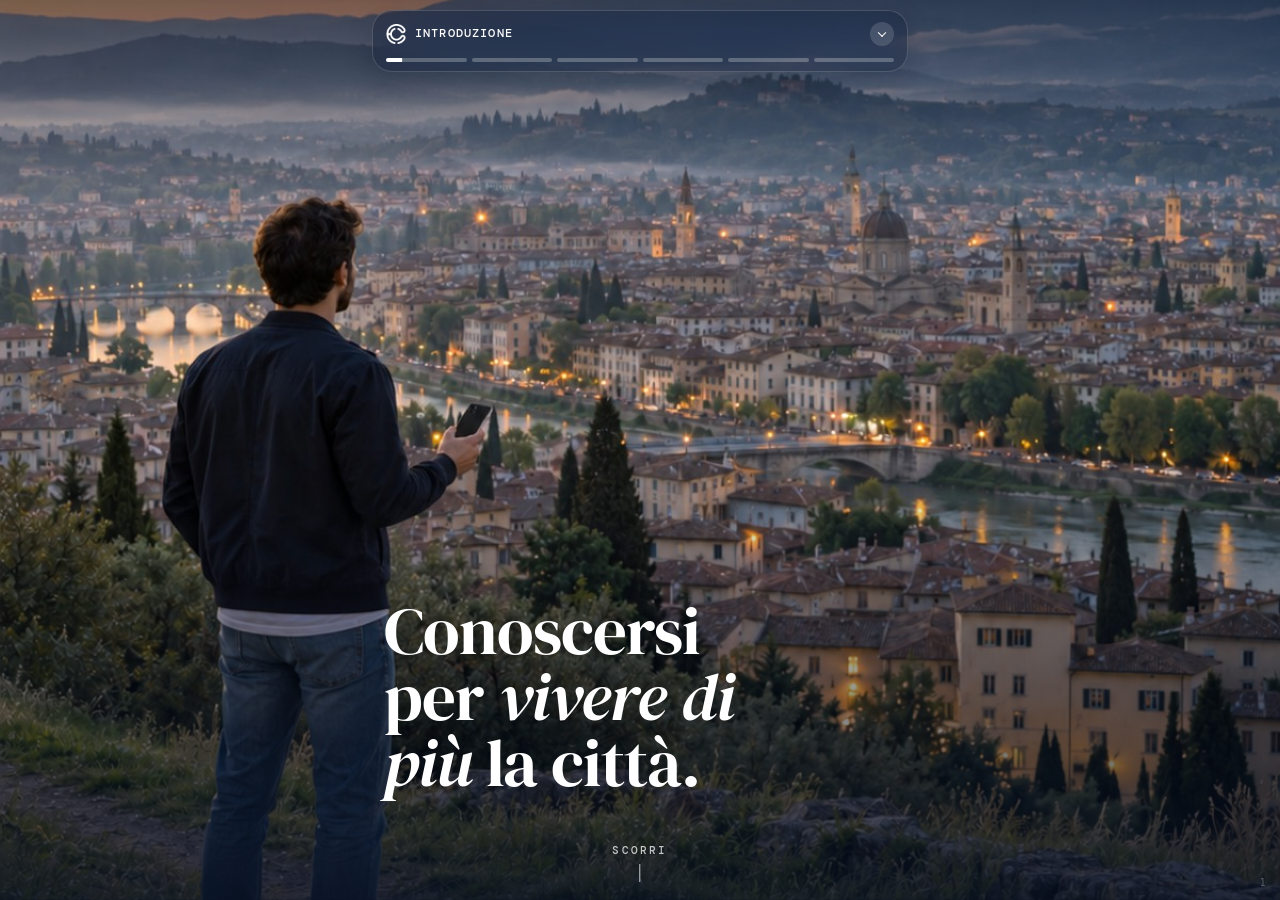
==== commit e8f9e75f: "Numero dei momenti più leggero e senza buchi Co-Authored-By: Claude Opus 5.5 <noreply@anthropic.com>" ====
--- a/index.html
+++ b/index.html
@@ -28,7 +28,7 @@
 <link rel="preconnect" href="https://fonts.gstatic.com" crossorigin>
 <link rel="stylesheet" href="https://fonts.googleapis.com/css2?family=DM+Mono:wght@400;500&family=DM+Serif+Display:ital@0;1&display=swap">
 <link rel="stylesheet" href="css/base.css?v=2">
-<link rel="stylesheet" href="css/reel.css?v=126">
+<link rel="stylesheet" href="css/reel.css?v=129">
 </head>
 <body class="reel-page">
 
@@ -612,6 +612,6 @@
 
 </main>
 
-<script src="js/reel.js?v=81"></script>
+<script src="js/reel.js?v=82"></script>
 </body>
 </html>
--- a/css/reel.css
+++ b/css/reel.css
@@ -1144,5 +1144,5 @@
 .r-quest .r-body { margin-inline: 0; max-width: 32ch; }
 
 .r-num { position: absolute; right: max(14px, env(safe-area-inset-right, 0px)); bottom: calc(12px + env(safe-area-inset-bottom, 0px)); z-index: 30; pointer-events: none;
-  font: 500 .68rem/1 var(--nd-mono); letter-spacing: .06em; color: var(--nd-muted); }
-.r-dark .r-num, .r-shot .r-num, .r-hero .r-num { color: rgba(255,255,255,.85); text-shadow: 0 1px 6px rgba(0,0,0,.35); }
+  font: 400 .6rem/1 var(--nd-mono); letter-spacing: .06em; color: var(--nd-muted); opacity: .35; }
+.r-dark .r-num, .r-shot .r-num, .r-hero .r-num { color: #fff; opacity: .3; }
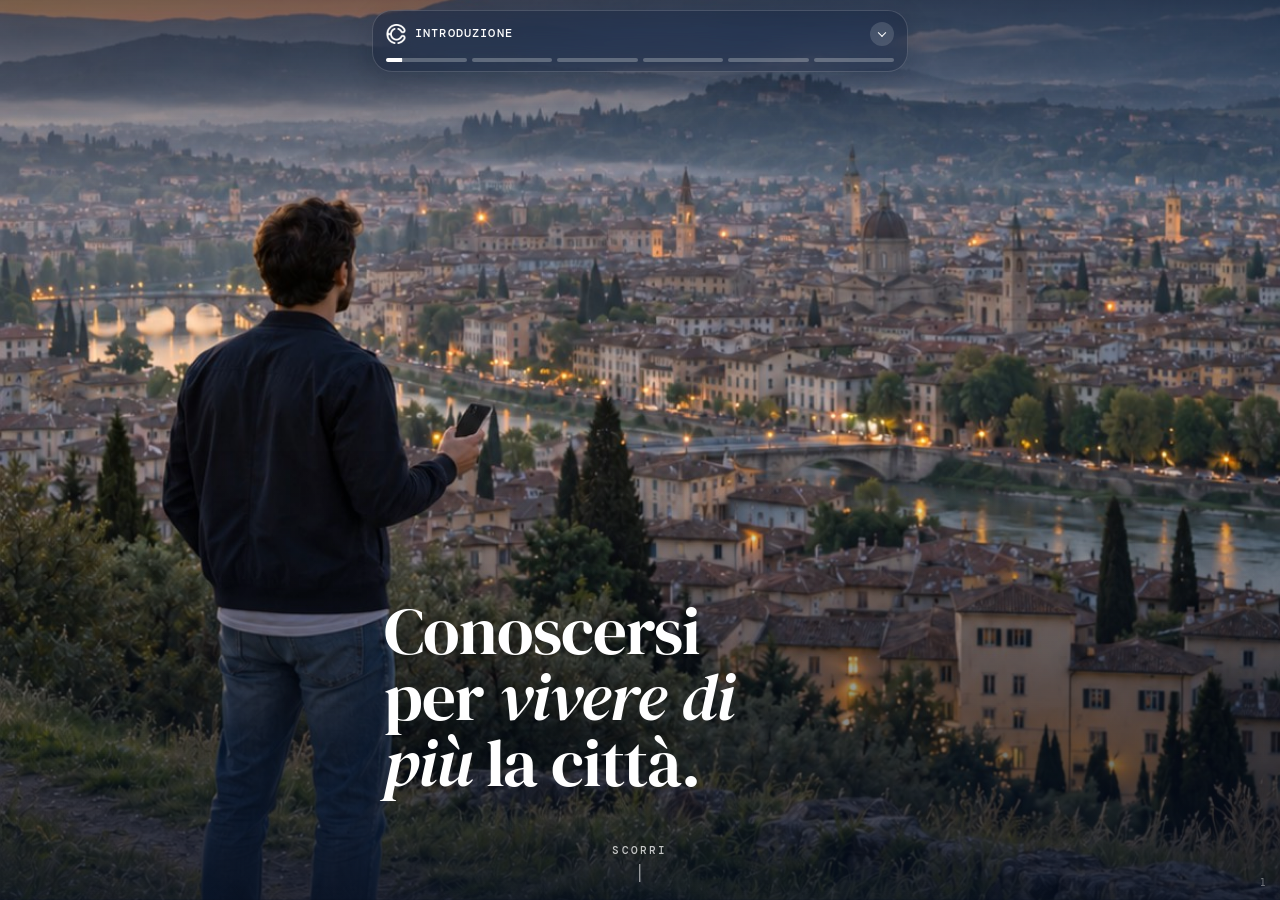
==== commit b625adca: "Numeri fissi dei momenti, colori secondo lo sfondo; sfondi 23 e 24 scambiati Co-Authored-By: Claude " ====
--- a/index.html
+++ b/index.html
@@ -28,7 +28,7 @@
 <link rel="preconnect" href="https://fonts.gstatic.com" crossorigin>
 <link rel="stylesheet" href="https://fonts.googleapis.com/css2?family=DM+Mono:wght@400;500&family=DM+Serif+Display:ital@0;1&display=swap">
 <link rel="stylesheet" href="css/base.css?v=2">
-<link rel="stylesheet" href="css/reel.css?v=129">
+<link rel="stylesheet" href="css/reel.css?v=135">
 </head>
 <body class="reel-page">
 
@@ -513,15 +513,15 @@
     </div>
   </section>
 
-  <section class="reel r-dark r-quest" data-reel data-track="investitore" data-chapter="Per chi investe" data-title="Un vero questionario" data-desc="Domande validate dentro l'algoritmo">
+  <section class="reel r-light r-quest" data-reel data-track="investitore" data-chapter="Per chi investe" data-title="Un vero questionario" data-desc="Domande validate dentro l'algoritmo">
     <div class="r-in r-center">
       <p class="nd-label">Il metodo</p>
-      <h2 class="r-h2 on-dark">Un vero <em>questionario.</em></h2>
-      <p class="r-body on-dark">Domande validate portano personalità, gusti e interessi dentro l'algoritmo. Da lì ogni proposta calza a pennello e infinite sono le possibilità.</p>
-    </div>
-  </section>
-
-  <section class="reel r-light r-rev" data-reel data-track="investitore" data-chapter="Per chi investe" data-title="Tre fonti di ricavo" data-desc="Pubblicità, abbonamenti, commissioni">
+      <h2 class="r-h2">Un vero <em>questionario.</em></h2>
+      <p class="r-body">Domande validate portano personalità, gusti e interessi dentro l'algoritmo. Da lì ogni proposta calza a pennello e infinite sono le possibilità.</p>
+    </div>
+  </section>
+
+  <section class="reel r-dark r-rev" data-reel data-track="investitore" data-chapter="Per chi investe" data-title="Tre fonti di ricavo" data-desc="Pubblicità, abbonamenti, commissioni">
     <div class="r-in r-center">
       <p class="nd-label">Tre fonti di ricavo</p>
       <ol class="revs">
@@ -612,6 +612,6 @@
 
 </main>
 
-<script src="js/reel.js?v=82"></script>
+<script src="js/reel.js?v=85"></script>
 </body>
 </html>
--- a/css/reel.css
+++ b/css/reel.css
@@ -1144,5 +1144,10 @@
 .r-quest .r-body { margin-inline: 0; max-width: 32ch; }
 
 .r-num { position: absolute; right: max(14px, env(safe-area-inset-right, 0px)); bottom: calc(12px + env(safe-area-inset-bottom, 0px)); z-index: 30; pointer-events: none;
-  font: 400 .6rem/1 var(--nd-mono); letter-spacing: .06em; color: var(--nd-muted); opacity: .35; }
-.r-dark .r-num, .r-shot .r-num, .r-hero .r-num { color: #fff; opacity: .3; }
+  font: 400 .6rem/1 var(--nd-mono); letter-spacing: .06em; color: #fff; opacity: .4; }
+.r-num.on-light { color: #0B1B33; opacity: .35; }
+.r-dark .revs li { border-color: color-mix(in srgb, currentColor 18%, transparent); }
+.r-dark .revs li:first-child { border-top: 0; }
+.r-dark .revs li:last-child { border-bottom: 0; }
+.r-dark .revs span { color: inherit; -webkit-text-fill-color: transparent; -webkit-text-stroke-color: currentColor; }
+.r-dark .revs p { color: inherit; opacity: .72; }
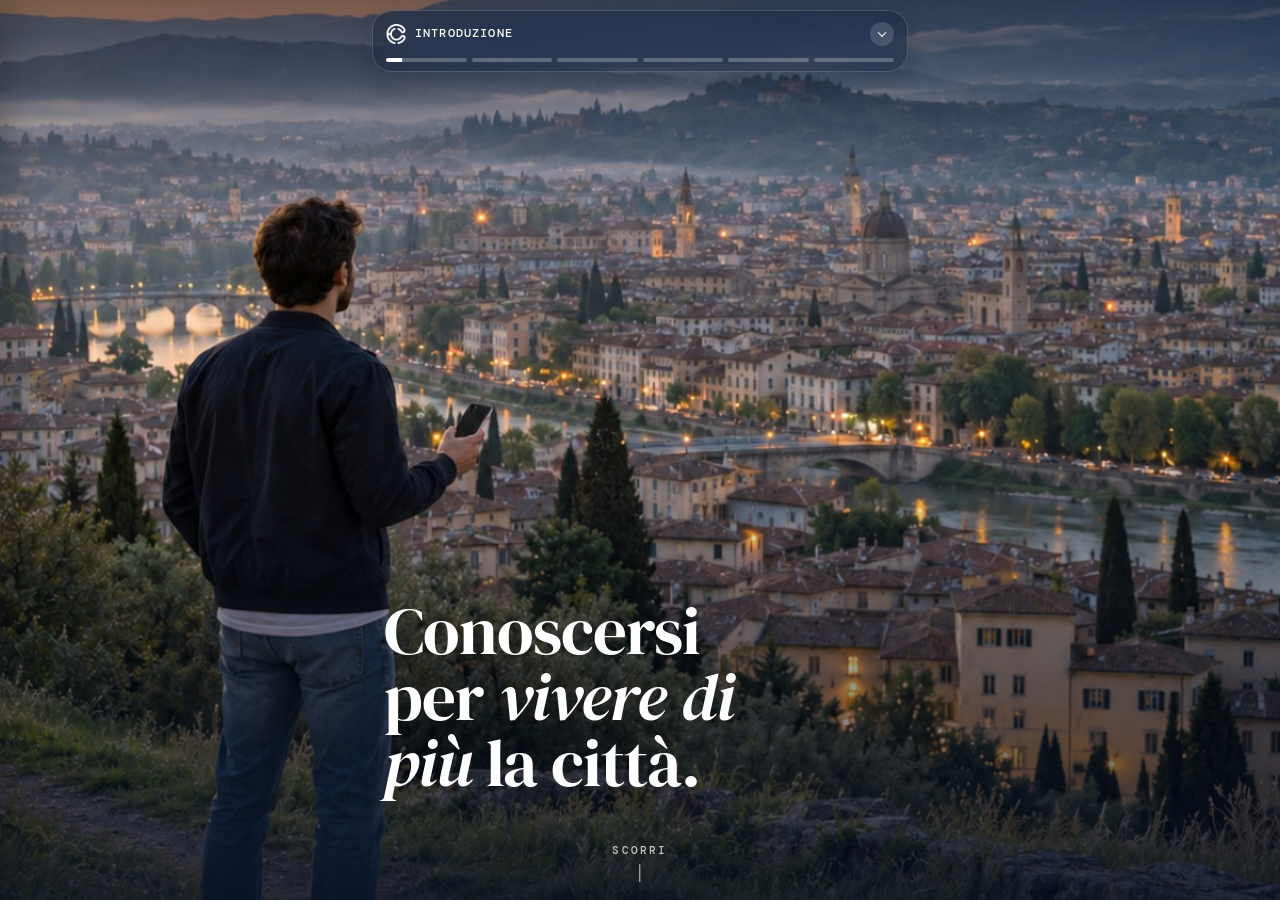
==== commit a01572bd: "Editor mode: numeri, anteprima slide e note via email; testo slide 3 Co-Authored-By: Claude Opus 5.5" ====
--- a/index.html
+++ b/index.html
@@ -28,7 +28,7 @@
 <link rel="preconnect" href="https://fonts.gstatic.com" crossorigin>
 <link rel="stylesheet" href="https://fonts.googleapis.com/css2?family=DM+Mono:wght@400;500&family=DM+Serif+Display:ital@0;1&display=swap">
 <link rel="stylesheet" href="css/base.css?v=2">
-<link rel="stylesheet" href="css/reel.css?v=135">
+<link rel="stylesheet" href="css/reel.css?v=138">
 </head>
 <body class="reel-page">
 
@@ -74,10 +74,10 @@
     </div>
   </section>
 
-  <section class="reel r-dark r-what" data-reel data-chapter="Introduzione" data-title="Che cos'è CEnTRO" data-desc="L'app che ti conosce e ti porta fuori">
+  <section class="reel r-dark r-what" data-reel data-chapter="Introduzione" data-title="Che cos'è CEnTRO" data-desc="Un'app che ti conosce e ti porta fuori">
     <div class="r-in r-center">
       <p class="nd-kicker">CEnTRO</p>
-      <p class="r-big">è l'app che ti <span class="nd-mark">conosce</span> e ti <span class="nd-mark">porta fuori.</span></p>
+      <p class="r-big">un'app che ti <span class="nd-mark">conosce</span> e ti <span class="nd-mark">porta fuori.</span></p>
     </div>
   </section>
 
@@ -612,6 +612,7 @@
 
 </main>
 
-<script src="js/reel.js?v=85"></script>
+<script src="js/editor.js?v=4"></script>
+<script src="js/reel.js?v=86"></script>
 </body>
 </html>
--- a/css/reel.css
+++ b/css/reel.css
@@ -1143,11 +1143,76 @@
 .r-quest .nd-label { justify-content: flex-start; text-align: left; margin-inline: 0; }
 .r-quest .r-body { margin-inline: 0; max-width: 32ch; }
 
-.r-num { position: absolute; right: max(14px, env(safe-area-inset-right, 0px)); bottom: calc(12px + env(safe-area-inset-bottom, 0px)); z-index: 30; pointer-events: none;
-  font: 400 .6rem/1 var(--nd-mono); letter-spacing: .06em; color: #fff; opacity: .4; }
-.r-num.on-light { color: #0B1B33; opacity: .35; }
 .r-dark .revs li { border-color: color-mix(in srgb, currentColor 18%, transparent); }
 .r-dark .revs li:first-child { border-top: 0; }
 .r-dark .revs li:last-child { border-bottom: 0; }
 .r-dark .revs span { color: inherit; -webkit-text-fill-color: transparent; -webkit-text-stroke-color: currentColor; }
 .r-dark .revs p { color: inherit; opacity: .72; }
+.r-num { display: none; }
+.ed .r-num { display: grid; place-items: center; position: absolute; right: max(14px, env(safe-area-inset-right, 0px)); bottom: calc(14px + env(safe-area-inset-bottom, 0px)); z-index: 30; pointer-events: none;
+  min-width: 26px; height: 26px; padding: 0 7px; box-sizing: border-box; border-radius: 99px;
+  font: 600 .74rem/1 var(--nd-mono); color: #0B1B33; background: rgba(255,255,255,.94); box-shadow: 0 2px 12px rgba(0,0,0,.2); }
+.ed .r-num.on-light { color: #fff; background: #0B1B33; }
+.ed-nonum .r-num { display: none; }
+
+.ed-zone { position: fixed; z-index: 45; right: max(6px, env(safe-area-inset-right, 0px)); bottom: calc(6px + env(safe-area-inset-bottom, 0px)); width: 48px; height: 44px; -webkit-tap-highlight-color: transparent; touch-action: manipulation; }
+.ed .ed-zone { display: none; }
+
+.ed-gate, .ed-sheet, .ed-toast, .ed-note { --ed-bg: color-mix(in srgb, #0B1B33 82%, transparent); color: #F2F5FA; }
+.ed-gate, .ed-sheet { position: fixed; z-index: 60; left: 50%; bottom: calc(18px + env(safe-area-inset-bottom, 0px)); width: min(360px, calc(100vw - 32px)); box-sizing: border-box; padding: 16px;
+  border-radius: 22px; background: var(--ed-bg); -webkit-backdrop-filter: blur(18px) saturate(1.4); backdrop-filter: blur(18px) saturate(1.4);
+  box-shadow: inset 0 0 0 1px rgba(255,255,255,.12), 0 18px 50px rgba(0,0,0,.35);
+  opacity: 0; transform: translate(-50%, 16px); pointer-events: none; transition: opacity .25s, transform .3s cubic-bezier(.2,.8,.2,1); }
+.ed-gate.in, .ed-sheet.in { opacity: 1; transform: translate(-50%, 0); pointer-events: auto; }
+.ed-gate.err { animation: ed-shake .4s; }
+@keyframes ed-shake { 20% { margin-left: -7px; } 40% { margin-left: 6px; } 60% { margin-left: -4px; } 80% { margin-left: 2px; } }
+.ed-head { display: flex; align-items: flex-start; justify-content: space-between; gap: 10px; }
+.ed-head b { display: block; margin-top: 6px; font-family: var(--nd-display); font-weight: 400; font-size: 1.25rem; line-height: 1.1; }
+.ed-kick { display: block; font: 500 .68rem/1 var(--nd-mono); letter-spacing: .14em; text-transform: uppercase; opacity: .7; padding-top: 6px; }
+.ed-x { flex: none; width: 30px; height: 30px; display: grid; place-items: center; padding: 0; border: 0; border-radius: 99px; cursor: pointer; color: inherit; background: rgba(255,255,255,.1); }
+.ed-x svg, .ed-note svg { width: 16px; height: 16px; fill: none; stroke: currentColor; stroke-width: 1.7; stroke-linecap: round; stroke-linejoin: round; }
+.ed-code { display: grid; grid-template-columns: repeat(4, 1fr); gap: 8px; margin-top: 14px; }
+.ed-code input { width: 100%; height: 52px; min-width: 0; padding: 0; border: 0; border-radius: 14px; text-align: center; font: 400 1.6rem/1 var(--nd-display); color: #fff; caret-color: #489DFE;
+  background: rgba(255,255,255,.08); box-shadow: inset 0 0 0 1px rgba(255,255,255,.14); }
+.ed-code input:focus { outline: none; box-shadow: inset 0 0 0 2px #489DFE; }
+.ed-gate.err .ed-code input { box-shadow: inset 0 0 0 2px #E5484D; }
+.ed-msg { min-height: 1.3em; margin: 10px 0 0; font-size: .84rem; opacity: .8; }
+.ed-sheet textarea { display: block; width: 100%; box-sizing: border-box; margin-top: 14px; padding: 12px 14px; border: 0; border-radius: 14px; resize: none;
+  font: 400 .95rem/1.45 var(--f-body); color: #fff; background: rgba(255,255,255,.08); box-shadow: inset 0 0 0 1px rgba(255,255,255,.14); }
+.ed-sheet textarea::placeholder { color: rgba(255,255,255,.45); }
+.ed-sheet textarea:focus { outline: none; box-shadow: inset 0 0 0 2px #489DFE; }
+.ed-foot { display: flex; align-items: center; justify-content: space-between; gap: 12px; margin-top: 10px; }
+.ed-foot .ed-msg { margin: 0; }
+.ed-send { flex: none; height: 40px; padding: 0 18px; border: 0; border-radius: 99px; cursor: pointer; background: #489DFE; color: #fff; font: 600 .88rem/1 var(--f-body); }
+.ed-sheet.ok .ed-send { background: #2EA66B; }
+
+.ed-note { display: none; position: fixed; z-index: 35; right: calc(max(14px, env(safe-area-inset-right, 0px)) + 34px); bottom: var(--ed-bottom, calc(14px + env(safe-area-inset-bottom, 0px)));
+  align-items: center; gap: 6px; height: 26px; padding: 0 10px 0 8px; border: 0; border-radius: 99px; cursor: pointer;
+  font: 600 .74rem/1 var(--f-body); background: var(--ed-bg); -webkit-backdrop-filter: blur(10px); backdrop-filter: blur(10px); box-shadow: inset 0 0 0 1px rgba(255,255,255,.16), 0 2px 12px rgba(0,0,0,.2); }
+.ed .ed-note { display: inline-flex; }
+.ed-nonum .ed-note { display: none; }
+
+.ed-toast { position: fixed; z-index: 70; left: 50%; top: calc(86px + env(safe-area-inset-top, 0px)); padding: 9px 14px; border-radius: 99px; font: 500 .72rem/1 var(--nd-mono); letter-spacing: .1em; text-transform: uppercase;
+  background: var(--ed-bg); -webkit-backdrop-filter: blur(14px); backdrop-filter: blur(14px); box-shadow: inset 0 0 0 1px rgba(255,255,255,.14);
+  opacity: 0; transform: translate(-50%, -8px); pointer-events: none; transition: opacity .25s, transform .3s; }
+.ed-toast.in { opacity: 1; transform: translate(-50%, 0); }
+
+.ed-side { position: fixed; inset: 0; z-index: 55; pointer-events: none; }
+.ed-side.in { pointer-events: auto; }
+.ed-veil { position: absolute; inset: 0; background: rgba(5,12,24,.35); opacity: 0; transition: opacity .3s; }
+.ed-side.in .ed-veil { opacity: 1; }
+.ed-panel { position: absolute; top: 0; bottom: 0; left: 0; width: min(176px, 52vw); display: flex; flex-direction: column; box-sizing: border-box;
+  padding: calc(14px + env(safe-area-inset-top, 0px)) 14px calc(14px + env(safe-area-inset-bottom, 0px)) max(14px, env(safe-area-inset-left, 0px));
+  color: #F2F5FA; background: color-mix(in srgb, #0B1B33 88%, transparent); -webkit-backdrop-filter: blur(18px); backdrop-filter: blur(18px);
+  box-shadow: inset -1px 0 0 rgba(255,255,255,.1), 12px 0 40px rgba(0,0,0,.3); transform: translateX(-104%); transition: transform .35s cubic-bezier(.2,.8,.2,1); }
+.ed-side.in .ed-panel { transform: none; }
+.ed-list { flex: 1; overflow-y: auto; margin-top: 12px; display: grid; gap: 14px; align-content: start; overscroll-behavior: contain; scrollbar-width: none; }
+.ed-list::-webkit-scrollbar { display: none; }
+.ed-item { display: grid; gap: 7px; justify-items: start; padding: 0; border: 0; background: none; color: inherit; cursor: pointer; text-align: left; }
+.ed-thumb { position: relative; display: block; overflow: hidden; border-radius: 10px; box-shadow: inset 0 0 0 1px rgba(255,255,255,.14); }
+.ed-item.here .ed-thumb { box-shadow: 0 0 0 2px #489DFE; }
+.ed-cap { display: flex; align-items: baseline; gap: 7px; font-size: .78rem; line-height: 1.25; }
+.ed-cap b { font: 600 .7rem/1 var(--nd-mono); opacity: .7; }
+.ed-clone { position: absolute !important; top: 0; left: 0; min-height: 0 !important; transform-origin: 0 0; pointer-events: none; scroll-snap-align: none; }
+.ed-clone, .ed-clone * { animation-duration: 0s !important; animation-delay: 0s !important; transition: none !important; }
+@media (prefers-reduced-motion: reduce) { .ed-gate, .ed-sheet, .ed-toast, .ed-panel, .ed-veil { transition: none; } .ed-gate.err { animation: none; } }
